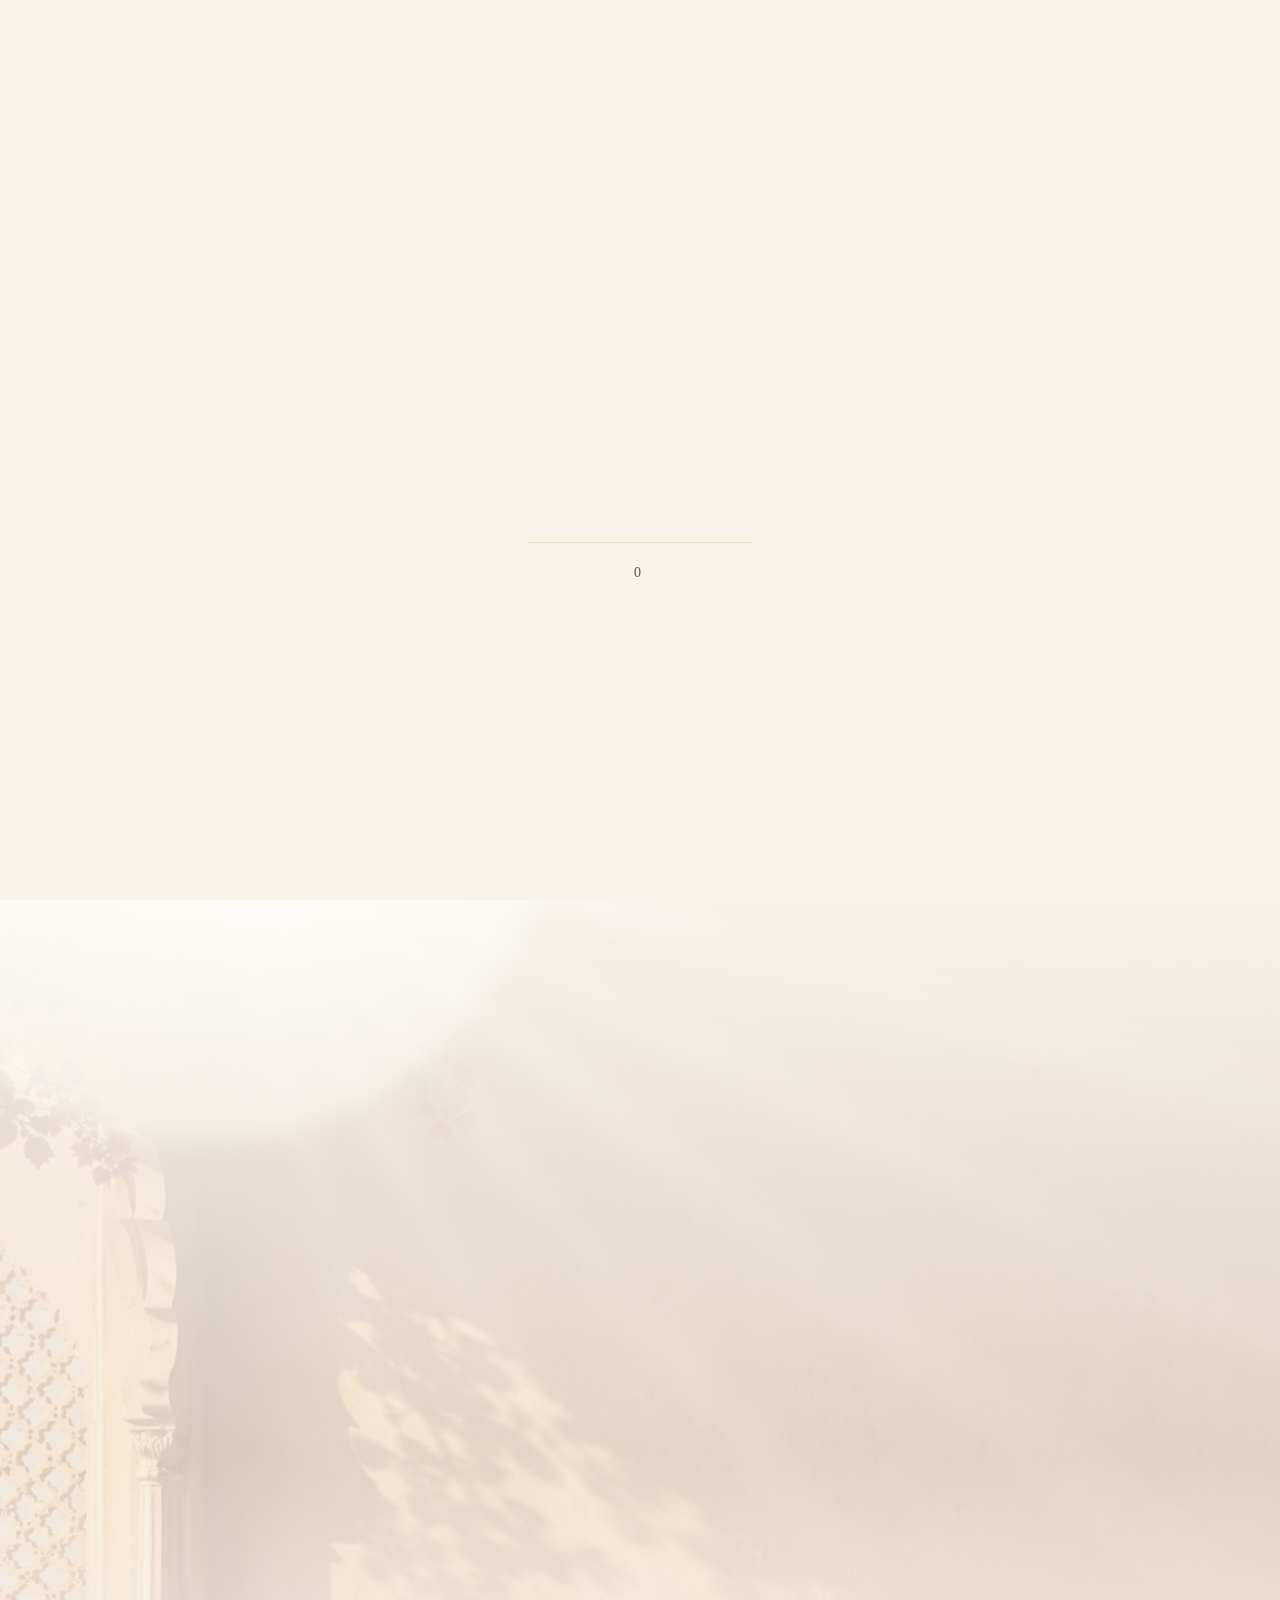
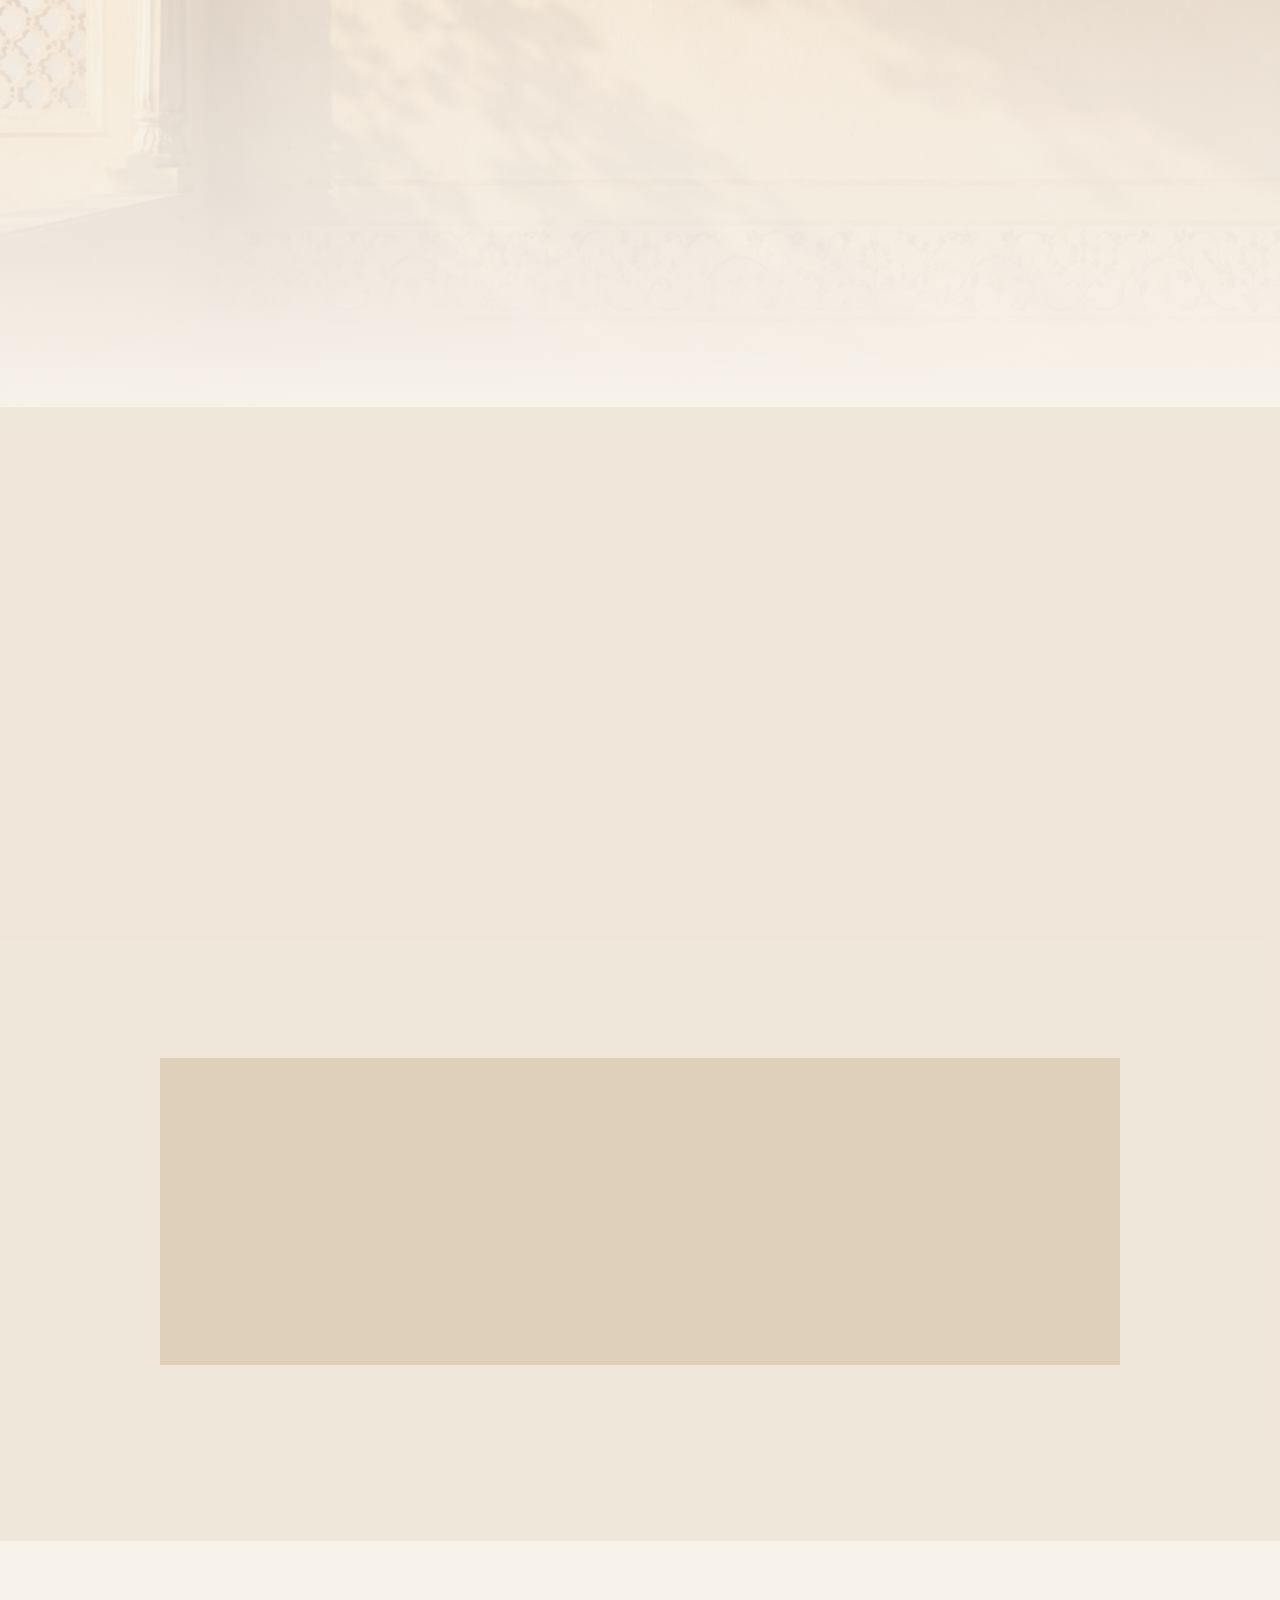
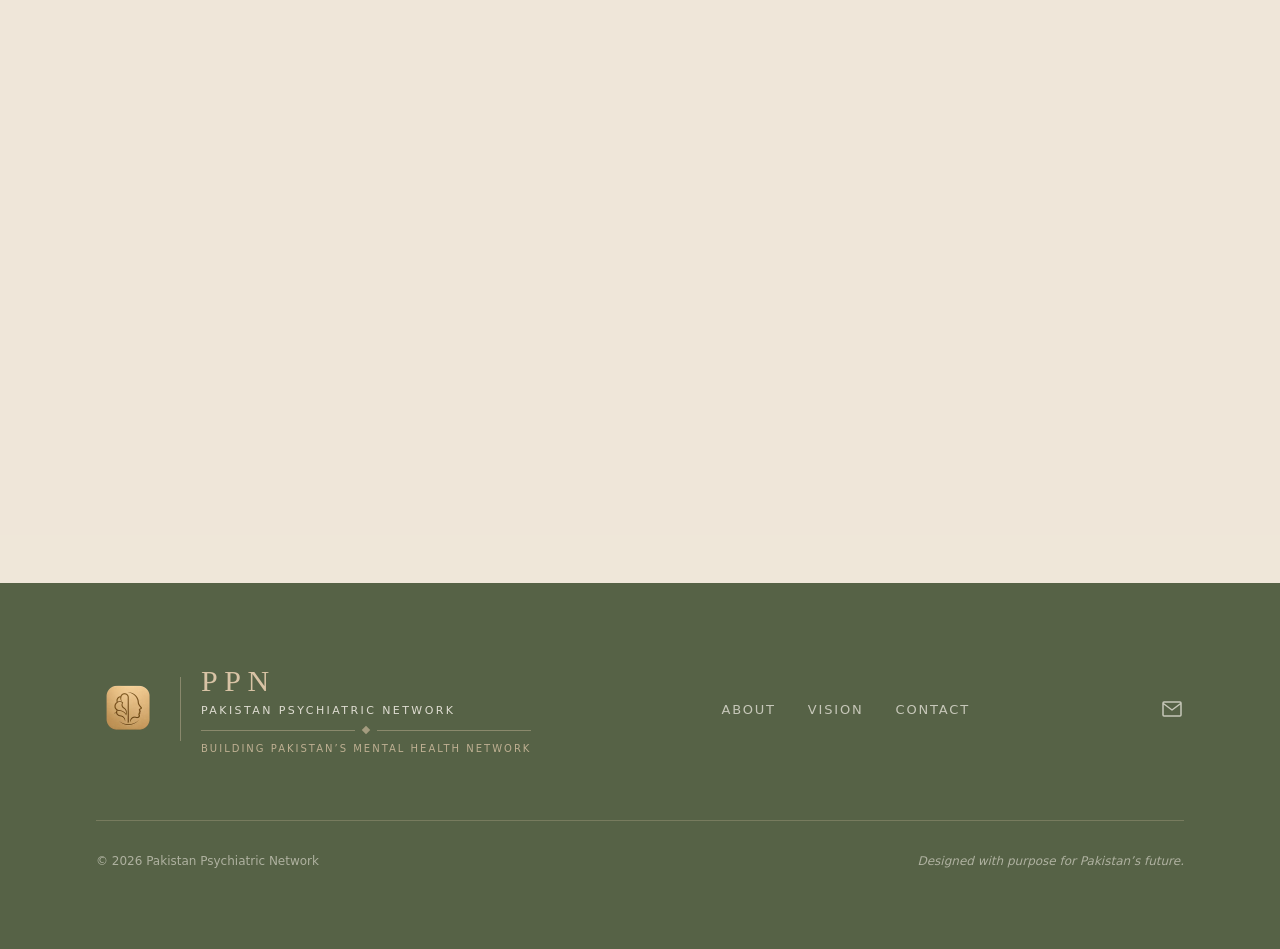
==== index.html @ 86c6b18c "Initial commit via Netlify [skip ci]" ====
<!DOCTYPE html><html lang="en" class="cormorant_garamond_a7a66bf3-module__MqCyGW__variable inter_fe8b9d92-module__LINzvG__variable h-full"><head><meta charSet="utf-8"/><meta name="viewport" content="width=device-width, initial-scale=1"/><link rel="preload" href="/_next/static/media/01e4147cff8141ee-s.p.3huc2loe0ie8a.woff2" as="font" crossorigin="" type="font/woff2"/><link rel="preload" href="/_next/static/media/83afe278b6a6bb3c-s.p.2bn3s6zvc0dyp.woff2" as="font" crossorigin="" type="font/woff2"/><link rel="preload" as="image" href="/ppn-logo.webp"/><link rel="preload" as="image" href="/ppn-mark.webp"/><link rel="preload" as="image" href="/about-bg.jpg"/><link rel="preload" as="image" href="/stock.jpg"/><link rel="preload" as="image" href="/reaching-hands.jpg"/><link rel="stylesheet" href="/_next/static/chunks/07-jrnizwfojj.css" data-precedence="next"/><link rel="preload" as="script" fetchPriority="low" href="/_next/static/chunks/3z5q_p4msz2ha.js"/><script src="/_next/static/chunks/15orcrkp-_9ct.js" async=""></script><script src="/_next/static/chunks/3rxl-jt3pdxgx.js" async=""></script><script src="/_next/static/chunks/082obv3v03b-9.js" async=""></script><script src="/_next/static/chunks/turbopack-04n7umyk4am49.js" async=""></script><script src="/_next/static/chunks/05-c3ty_6dwfk.js" async=""></script><script src="/_next/static/chunks/14mrh2-p_w84d.js" async=""></script><script src="/_next/static/chunks/3baz927fdqdc5.js" async=""></script><script src="/_next/static/chunks/09bwnq29jga4k.js" async=""></script><meta name="next-size-adjust" content=""/><title>Pakistan Psychiatric Network — Building Pakistan&#x27;s Mental Health Network</title><meta name="description" content="Pakistan Psychiatric Network is a national initiative connecting students, professionals, researchers, and communities to advance mental healthcare through education, collaboration, advocacy, and service."/><link rel="icon" href="/favicon.ico?favicon.0swlrk418rfph.ico" sizes="48x48" type="image/x-icon"/><link rel="icon" href="/icon.png?icon.23tjbvvjhy8kk.png" sizes="512x512" type="image/png"/><link rel="apple-touch-icon" href="/apple-icon.png?apple-icon.0xvpmw95_l-np.png" sizes="180x180" type="image/png"/><script src="/_next/static/chunks/0cz1d0mv5g_q7.js" noModule=""></script></head><body class="min-h-full flex flex-col"><div hidden=""><!--$--><!--/$--></div><div class="fixed inset-0 z-[100] flex flex-col items-center justify-center bg-ivory" aria-label="Loading Pakistan Psychiatric Network"><img src="/ppn-logo.webp" alt="Pakistan Psychiatric Network logo" class="w-36 mix-blend-multiply sm:w-44" style="opacity:0;transform:scale(0.92)"/><div class="mt-12 flex w-56 flex-col items-center"><div class="h-px w-full bg-gold/20"><div class="h-px bg-gold" style="width:0%"></div></div><p class="mt-5 font-serif text-sm tracking-[0.35em] text-bronze tabular-nums">0</p></div></div><header class="fixed inset-x-0 top-0 z-50 transition-all duration-500 bg-transparent"><nav class="mx-auto flex h-20 max-w-6xl items-center justify-between px-6 lg:px-8"><a href="#top" class="flex items-center gap-3" aria-label="Pakistan Psychiatric Network — home"><img src="/ppn-mark.webp" alt="" class="h-10 w-10"/><span class="font-serif text-xl tracking-[0.18em] text-charcoal">PPN</span></a><div class="hidden items-center gap-10 lg:flex"><a href="/#about" class="text-[13px] tracking-[0.14em] uppercase text-bronze transition-colors duration-200 hover:text-charcoal">About</a><a href="/#vision" class="text-[13px] tracking-[0.14em] uppercase text-bronze transition-colors duration-200 hover:text-charcoal">Vision</a><a href="/#coming-soon" class="text-[13px] tracking-[0.14em] uppercase text-bronze transition-colors duration-200 hover:text-charcoal">Coming Soon</a><a href="/contact" class="text-[13px] tracking-[0.14em] uppercase text-bronze transition-colors duration-200 hover:text-charcoal">Contact</a><a href="#coming-soon" class="border border-gold px-5 py-2.5 text-[13px] tracking-[0.14em] uppercase text-bronze transition-colors duration-200 hover:bg-gold hover:text-ivory">Join the Movement</a></div><button class="cursor-pointer p-2 text-bronze lg:hidden" aria-label="Open menu" aria-expanded="false"><svg viewBox="0 0 24 24" class="h-6 w-6" fill="none" stroke="currentColor" stroke-width="1.5" stroke-linecap="round"><path d="M4 7h16M4 12h16M4 17h16"></path></svg></button></nav></header><main data-ready="false"><section id="top" class="relative flex min-h-screen items-center justify-center overflow-hidden"><div class="overflow-hidden absolute inset-0 h-full w-full"><canvas class="block w-full h-full"></canvas></div><div class="pointer-events-none absolute inset-0 bg-[radial-gradient(ellipse_at_center,rgba(247,242,234,0.9)_0%,rgba(247,242,234,0.35)_55%,rgba(247,242,234,0)_100%)]" aria-hidden="true"></div><div class="relative mx-auto flex max-w-4xl flex-col items-center px-6 pb-24 pt-36 text-center"><img src="/ppn-logo.webp" alt="Pakistan Psychiatric Network logo" class="w-52 mix-blend-multiply sm:w-64"/><h1 class="mt-10 font-serif text-4xl font-light leading-[1.12] tracking-[0.08em] text-charcoal sm:text-5xl lg:text-6xl" style="opacity:0;transform:translateY(26px)">PAKISTAN <span class="text-bronze">PSYCHIATRIC</span> NETWORK</h1><p class="mt-8 max-w-2xl font-serif text-xl font-light italic leading-relaxed text-bronze sm:text-2xl" style="opacity:0;transform:translateY(26px)">Merging like-minded minds towards the mental welfare of the coming society.</p></div></section><section id="about" class="relative scroll-mt-20 overflow-hidden py-32 lg:py-44"><img src="/about-bg.jpg" alt="" aria-hidden="true" class="absolute inset-0 h-full w-full object-cover opacity-[0.42]"/><div class="absolute inset-0 bg-gradient-to-b from-ivory via-ivory/45 to-ivory" aria-hidden="true"></div><div aria-hidden="true" class="pointer-events-none absolute inset-0 origin-top-left mix-blend-screen" style="transform:none"><svg class="h-full w-full" viewBox="0 0 1440 820" preserveAspectRatio="xMinYMin slice" fill="none"><defs><radialGradient id="sun-falloff" gradientUnits="userSpaceOnUse" cx="150" cy="-80" r="1615"><stop offset="0" stop-color="#fff4dc" stop-opacity="0.85"></stop><stop offset="0.28" stop-color="#f0d9a8" stop-opacity="0.32"></stop><stop offset="0.6" stop-color="#e4c589" stop-opacity="0.1"></stop><stop offset="1" stop-color="#e4c589" stop-opacity="0"></stop></radialGradient><filter id="ray-blur" x="-20%" y="-20%" width="140%" height="140%"><feGaussianBlur stdDeviation="9"></feGaussianBlur></filter></defs><g filter="url(#ray-blur)" fill="url(#sun-falloff)"><circle cx="150" cy="-80" r="260" opacity="0.9"></circle><polygon points="148.6,-75.2 1772.0,430.9 1796.3,346.3 151.4,-84.8" opacity="0.5"></polygon><polygon points="147.7,-75.5 1651.1,718.5 1678.3,665.1 152.3,-84.5" opacity="0.455"></polygon><polygon points="146.9,-76.1 1462.5,1001.3 1516.7,932.0 153.1,-83.9" opacity="0.41000000000000003"></polygon><polygon points="146.2,-76.8 1219.8,1241.6 1265.7,1203.0 153.8,-83.2" opacity="0.365"></polygon><polygon points="145.6,-77.7 909.3,1441.7 987.0,1400.4 154.4,-82.3" opacity="0.32"></polygon><polygon points="145.2,-78.6 589.7,1562.4 647.4,1545.9 154.8,-81.4" opacity="0.275"></polygon></g></svg></div><div class="relative mx-auto max-w-6xl px-6 lg:px-8"><div style="opacity:0;transform:translateY(28px)"><p class="mb-12 text-center text-[13px] tracking-[0.3em] uppercase text-gold">Who We Are</p><h2 class="flex flex-wrap items-center justify-center gap-x-5 gap-y-4 font-serif font-light uppercase leading-none tracking-[0.06em] text-charcoal sm:gap-x-8"><span class="text-6xl sm:text-8xl lg:text-9xl">We</span><span class="group relative inline-block h-16 w-28 cursor-pointer overflow-hidden sm:h-24 sm:w-44 lg:h-28 lg:w-56 transition-[width] duration-700 ease-out hover:w-40 sm:hover:w-64 lg:hover:w-80"><img src="/stock.jpg" alt="Children playing by the sea at sunset" class="h-full w-full object-cover sepia-[0.35] saturate-75 transition-transform duration-700 group-hover:scale-105"/></span><span class="text-6xl sm:text-8xl lg:text-9xl">Are</span></h2></div><div class="mt-24 grid gap-16 lg:grid-cols-[3fr_4fr_5fr] lg:gap-12"><div class="flex flex-row gap-10 lg:flex-col lg:gap-6" style="opacity:0;transform:translateY(28px)"><p class="text-[13px] tracking-[0.25em] uppercase text-bronze">PPN</p><p class="text-[13px] tracking-[0.25em] uppercase text-bronze">Est. 2026</p><p class="text-[13px] tracking-[0.25em] uppercase text-bronze">Pakistan</p></div><div style="opacity:0;transform:translateY(28px)"><p class="font-serif text-2xl font-light italic leading-snug text-bronze">Meaningful progress in mental healthcare begins with connection.</p><p class="mt-8 text-sm leading-relaxed text-charcoal/70 sm:text-base">We unite students, psychiatrists, psychologists, educators, researchers, and advocates in one collaborative national network — not a student society, but a long-term platform for innovation in mental healthcare across Pakistan.</p><div class="mt-10 flex flex-wrap gap-4"><a href="/#coming-soon" class="bg-charcoal px-7 py-3.5 text-[12px] tracking-[0.16em] uppercase text-ivory transition-colors duration-200 hover:bg-bronze">Join the Movement</a><a href="/#vision" class="border border-charcoal/30 px-7 py-3.5 text-[12px] tracking-[0.16em] uppercase text-charcoal transition-colors duration-200 hover:border-gold hover:text-bronze">Learn More</a></div></div><div style="opacity:0;transform:translateY(28px)"><ul><li class="border-b border-gold/25 first:border-t"><button class="flex w-full cursor-pointer items-baseline justify-between py-4 text-left" aria-expanded="true"><span class="font-serif text-2xl font-light transition-colors duration-300 text-charcoal">Connection</span><span class="text-xs tracking-[0.2em] text-gold">0<!-- -->1</span></button><div class="overflow-hidden" style="height:auto;opacity:1"><p class="pb-6 pr-8 text-sm leading-relaxed text-charcoal/65">Every psychiatrist, student, and advocate we bring together multiplies what Pakistan&#x27;s mental health community can achieve.</p></div></li><li class="border-b border-gold/25 first:border-t"><button class="flex w-full cursor-pointer items-baseline justify-between py-4 text-left" aria-expanded="false"><span class="font-serif text-2xl font-light transition-colors duration-300 text-charcoal/40">Compassion</span><span class="text-xs tracking-[0.2em] text-gold">0<!-- -->2</span></button></li><li class="border-b border-gold/25 first:border-t"><button class="flex w-full cursor-pointer items-baseline justify-between py-4 text-left" aria-expanded="false"><span class="font-serif text-2xl font-light transition-colors duration-300 text-charcoal/40">Excellence</span><span class="text-xs tracking-[0.2em] text-gold">0<!-- -->3</span></button></li><li class="border-b border-gold/25 first:border-t"><button class="flex w-full cursor-pointer items-baseline justify-between py-4 text-left" aria-expanded="false"><span class="font-serif text-2xl font-light transition-colors duration-300 text-charcoal/40">Service</span><span class="text-xs tracking-[0.2em] text-gold">0<!-- -->4</span></button></li></ul></div></div></div></section><section id="vision" class="scroll-mt-20 bg-sand/25 py-32 lg:py-44"><div class="mx-auto max-w-5xl px-6 text-center lg:px-8"><div style="opacity:0;transform:translateY(28px)"><p class="mb-6 text-[13px] tracking-[0.3em] uppercase text-gold">Vision</p><h2 class="font-serif text-4xl font-light leading-tight text-charcoal sm:text-5xl">Our Vision</h2><p class="mx-auto mt-12 max-w-3xl font-serif text-2xl font-light leading-relaxed text-bronze sm:text-[1.75rem]">To build Pakistan’s leading collaborative mental health network—advancing psychiatric education, promoting evidence-based practice, reducing stigma, fostering research, and creating meaningful partnerships that improve access to compassionate mental healthcare for every community.</p></div><div class="mt-24 grid gap-px bg-gold/25 sm:grid-cols-2 lg:grid-cols-4"><div class="h-full" style="opacity:0;transform:translateY(28px)"><div class="flex h-full flex-col items-center bg-ivory px-8 py-14 transition-colors duration-300 hover:bg-[#fbf8f2]"><svg viewBox="0 0 24 24" class="h-8 w-8 text-gold" fill="none" stroke="currentColor" stroke-width="1.25" stroke-linecap="round" stroke-linejoin="round" aria-hidden="true"><path d="M12 4 2 9l10 5 10-5-10-5Zm-6 8v5c0 1.5 2.7 3 6 3s6-1.5 6-3v-5M22 9v6"></path></svg><h3 class="mt-6 font-serif text-2xl font-normal text-charcoal">Education</h3><p class="mt-4 text-sm leading-relaxed text-charcoal/65">Advancing psychiatric learning for students and professionals nationwide.</p></div></div><div class="h-full" style="opacity:0;transform:translateY(28px)"><div class="flex h-full flex-col items-center bg-ivory px-8 py-14 transition-colors duration-300 hover:bg-[#fbf8f2]"><svg viewBox="0 0 24 24" class="h-8 w-8 text-gold" fill="none" stroke="currentColor" stroke-width="1.25" stroke-linecap="round" stroke-linejoin="round" aria-hidden="true"><path d="M10 3h4M12 3v5m0 0-6 10.5A2 2 0 0 0 7.7 21.5h8.6a2 2 0 0 0 1.7-3L12 8Zm-4 8h8"></path></svg><h3 class="mt-6 font-serif text-2xl font-normal text-charcoal">Research</h3><p class="mt-4 text-sm leading-relaxed text-charcoal/65">Fostering evidence-based inquiry into mental health across Pakistan.</p></div></div><div class="h-full" style="opacity:0;transform:translateY(28px)"><div class="flex h-full flex-col items-center bg-ivory px-8 py-14 transition-colors duration-300 hover:bg-[#fbf8f2]"><svg viewBox="0 0 24 24" class="h-8 w-8 text-gold" fill="none" stroke="currentColor" stroke-width="1.25" stroke-linecap="round" stroke-linejoin="round" aria-hidden="true"><path d="M9 11a3 3 0 1 0 0-6 3 3 0 0 0 0 6Zm8 0a2.5 2.5 0 1 0 0-5M3 20c0-3 2.7-5 6-5s6 2 6 5m2-5c2.2.3 4 1.8 4 4"></path></svg><h3 class="mt-6 font-serif text-2xl font-normal text-charcoal">Community</h3><p class="mt-4 text-sm leading-relaxed text-charcoal/65">Reaching every community with compassionate outreach and service.</p></div></div><div class="h-full" style="opacity:0;transform:translateY(28px)"><div class="flex h-full flex-col items-center bg-ivory px-8 py-14 transition-colors duration-300 hover:bg-[#fbf8f2]"><svg viewBox="0 0 24 24" class="h-8 w-8 text-gold" fill="none" stroke="currentColor" stroke-width="1.25" stroke-linecap="round" stroke-linejoin="round" aria-hidden="true"><path d="M12 3v3m0 12v3M3 12h3m12 0h3M12 8a4 4 0 1 0 0 8 4 4 0 0 0 0-8Z"></path></svg><h3 class="mt-6 font-serif text-2xl font-normal text-charcoal">Advocacy</h3><p class="mt-4 text-sm leading-relaxed text-charcoal/65">Reducing stigma and championing dignity in mental healthcare.</p></div></div></div></div></section><section id="coming-soon" class="scroll-mt-20 py-32 lg:py-44"><div class="mx-auto max-w-6xl px-6 text-center lg:px-8"><div style="opacity:0;transform:translateY(28px)"><p class="mb-6 text-[13px] tracking-[0.3em] uppercase text-gold">The Road Ahead</p><h2 class="font-serif text-4xl font-light leading-tight text-charcoal sm:text-5xl">What We’re Building</h2></div><div class="mt-20 grid gap-6 sm:grid-cols-2 lg:grid-cols-3"><div class="h-full" style="opacity:0;transform:translateY(28px)"><div class="group h-full border border-gold/25 bg-ivory px-8 py-12 text-left transition-colors duration-300 hover:border-gold/60"><svg viewBox="0 0 24 24" class="h-7 w-7 text-gold" fill="none" stroke="currentColor" stroke-width="1.25" stroke-linecap="round" stroke-linejoin="round" aria-hidden="true"><path d="M12 21s7-6.1 7-11a7 7 0 1 0-14 0c0 4.9 7 11 7 11Zm0-8.5a2.5 2.5 0 1 0 0-5 2.5 2.5 0 0 0 0 5Z"></path></svg><h3 class="mt-6 font-serif text-xl text-charcoal">National Chapters</h3><p class="mt-3 text-sm leading-relaxed text-charcoal/65">A presence in every province, led by local champions of mental health.</p></div></div><div class="h-full" style="opacity:0;transform:translateY(28px)"><div class="group h-full border border-gold/25 bg-ivory px-8 py-12 text-left transition-colors duration-300 hover:border-gold/60"><svg viewBox="0 0 24 24" class="h-7 w-7 text-gold" fill="none" stroke="currentColor" stroke-width="1.25" stroke-linecap="round" stroke-linejoin="round" aria-hidden="true"><path d="M3 21h18M5 21V10h14v11M9 21v-5h6v5M12 3 4 8h16l-8-5Z"></path></svg><h3 class="mt-6 font-serif text-xl text-charcoal">University Partnerships</h3><p class="mt-3 text-sm leading-relaxed text-charcoal/65">Bridging academia and practice through institutional collaboration.</p></div></div><div class="h-full" style="opacity:0;transform:translateY(28px)"><div class="group h-full border border-gold/25 bg-ivory px-8 py-12 text-left transition-colors duration-300 hover:border-gold/60"><svg viewBox="0 0 24 24" class="h-7 w-7 text-gold" fill="none" stroke="currentColor" stroke-width="1.25" stroke-linecap="round" stroke-linejoin="round" aria-hidden="true"><path d="M4 21V6a1 1 0 0 1 1-1h14a1 1 0 0 1 1 1v15M2 21h20M12 8v6m-3-3h6"></path></svg><h3 class="mt-6 font-serif text-xl text-charcoal">Hospital Collaborations</h3><p class="mt-3 text-sm leading-relaxed text-charcoal/65">Working alongside clinical institutions to strengthen care.</p></div></div><div class="h-full" style="opacity:0;transform:translateY(28px)"><div class="group h-full border border-gold/25 bg-ivory px-8 py-12 text-left transition-colors duration-300 hover:border-gold/60"><svg viewBox="0 0 24 24" class="h-7 w-7 text-gold" fill="none" stroke="currentColor" stroke-width="1.25" stroke-linecap="round" stroke-linejoin="round" aria-hidden="true"><path d="M12 12a3.5 3.5 0 1 0 0-7 3.5 3.5 0 0 0 0 7Zm-7 9a7 7 0 0 1 14 0M2 12h2m16 0h2"></path></svg><h3 class="mt-6 font-serif text-xl text-charcoal">Community Outreach</h3><p class="mt-3 text-sm leading-relaxed text-charcoal/65">Taking awareness, screening, and support into communities.</p></div></div><div class="h-full" style="opacity:0;transform:translateY(28px)"><div class="group h-full border border-gold/25 bg-ivory px-8 py-12 text-left transition-colors duration-300 hover:border-gold/60"><svg viewBox="0 0 24 24" class="h-7 w-7 text-gold" fill="none" stroke="currentColor" stroke-width="1.25" stroke-linecap="round" stroke-linejoin="round" aria-hidden="true"><path d="M10.5 17a6.5 6.5 0 1 1 4.6-1.9L21 21m-11-9.5h1m2.5-2.5v1"></path></svg><h3 class="mt-6 font-serif text-xl text-charcoal">Research Initiatives</h3><p class="mt-3 text-sm leading-relaxed text-charcoal/65">Generating local evidence to guide national mental health policy.</p></div></div><div class="h-full" style="opacity:0;transform:translateY(28px)"><div class="group h-full border border-gold/25 bg-ivory px-8 py-12 text-left transition-colors duration-300 hover:border-gold/60"><svg viewBox="0 0 24 24" class="h-7 w-7 text-gold" fill="none" stroke="currentColor" stroke-width="1.25" stroke-linecap="round" stroke-linejoin="round" aria-hidden="true"><path d="M4 19V5a2 2 0 0 1 2-2h13v16H6a2 2 0 0 0-2 2Zm0 0a2 2 0 0 0 2 2h13M8 7h7"></path></svg><h3 class="mt-6 font-serif text-xl text-charcoal">Educational Resources</h3><p class="mt-3 text-sm leading-relaxed text-charcoal/65">Open, rigorous learning materials for the next generation.</p></div></div></div><div class="mx-auto mt-28 max-w-2xl" style="opacity:0;transform:translateY(28px)"><div class="h-px w-16 bg-gold mx-auto"></div><h3 class="mt-10 font-serif text-3xl font-light italic text-bronze">Coming Soon</h3><p class="mt-6 leading-relaxed text-charcoal/75">This website is the beginning of a much larger vision. Pakistan Psychiatric Network will soon launch opportunities for membership, collaborations, educational resources, national chapters, and community initiatives.</p><button class="mt-10 cursor-pointer px-10 py-4 text-[13px] tracking-[0.16em] uppercase transition-colors duration-200 bg-charcoal text-ivory hover:bg-bronze">Notify Me</button></div></div></section><section id="contact" class="scroll-mt-20 overflow-hidden bg-sand/25 py-32 lg:py-44"><div class="mx-auto max-w-6xl px-6 lg:px-8"><div style="opacity:0;transform:translateY(28px)"><h2 class="font-serif font-light uppercase leading-[0.95] tracking-[0.05em] text-charcoal"><span class="block text-6xl sm:text-8xl lg:text-9xl">Reach</span></h2></div><div class="mt-6 grid items-center gap-12 lg:mt-2 lg:grid-cols-[7fr_5fr]"><div style="opacity:0;transform:translateY(28px)"><div class="relative overflow-hidden" style="transform:translateY(40px)"><img src="/reaching-hands.jpg" alt="Two hands reaching toward one another" class="aspect-[16/9] w-full object-cover sepia-[0.45] saturate-[0.8] brightness-105"/><div class="absolute inset-0 bg-gold/10 mix-blend-multiply" aria-hidden="true"></div></div></div><div><div style="opacity:0;transform:translateY(28px)"><h2 class="font-serif text-6xl font-light uppercase leading-[0.95] tracking-[0.05em] text-bronze sm:text-8xl lg:text-9xl">Out</h2><p class="mt-8 max-w-sm text-sm leading-relaxed text-charcoal/70 sm:text-base">Whether you are a student, a clinician, a researcher, or simply someone who believes in this cause — the network begins with you.</p><a class="group mt-10 inline-flex items-center gap-3 bg-charcoal px-8 py-4 text-[13px] tracking-[0.16em] uppercase text-ivory transition-colors duration-200 hover:bg-bronze" href="/contact">Contact Us<svg viewBox="0 0 24 24" class="h-4 w-4 transition-transform duration-300 group-hover:translate-x-1" fill="none" stroke="currentColor" stroke-width="1.5" stroke-linecap="round" stroke-linejoin="round" aria-hidden="true"><path d="M4 12h16m-6-6 6 6-6 6"></path></svg></a></div></div></div></div></section></main><footer class="bg-olive text-ivory"><div class="mx-auto max-w-6xl px-6 py-20 lg:px-8"><div class="flex flex-col items-start justify-between gap-14 md:flex-row md:items-center"><div class="flex items-center gap-5"><img src="/ppn-mark.webp" alt="Pakistan Psychiatric Network logo" class="h-16 w-16"/><div class="h-16 w-px bg-sand/40" aria-hidden="true"></div><div><p class="font-serif text-3xl font-light tracking-[0.22em] text-sand">PPN</p><p class="mt-1 text-[11px] tracking-[0.22em] uppercase text-ivory/85">Pakistan Psychiatric Network</p><div class="mt-2 flex items-center gap-2" aria-hidden="true"><span class="h-px flex-1 bg-sand/40"></span><span class="h-1.5 w-1.5 rotate-45 bg-sand/60"></span><span class="h-px flex-1 bg-sand/40"></span></div><p class="mt-2 text-[10px] tracking-[0.2em] uppercase text-sand/80">Building Pakistan’s Mental Health Network</p></div></div><nav class="flex gap-8" aria-label="Footer"><a href="/#about" class="text-[13px] tracking-[0.14em] uppercase text-ivory/70 transition-colors duration-200 hover:text-sand">About</a><a href="/#vision" class="text-[13px] tracking-[0.14em] uppercase text-ivory/70 transition-colors duration-200 hover:text-sand">Vision</a><a href="/contact" class="text-[13px] tracking-[0.14em] uppercase text-ivory/70 transition-colors duration-200 hover:text-sand">Contact</a></nav><a href="/contact" aria-label="Email us via the contact page" class="text-ivory/70 transition-colors duration-200 hover:text-sand"><svg viewBox="0 0 24 24" class="h-6 w-6" fill="none" stroke="currentColor" stroke-width="1.5" stroke-linecap="round" stroke-linejoin="round"><path d="M3 6a1 1 0 0 1 1-1h16a1 1 0 0 1 1 1v12a1 1 0 0 1-1 1H4a1 1 0 0 1-1-1V6Zm1 1 8 6 8-6"></path></svg></a></div><div class="mt-16 flex flex-col gap-2 border-t border-sand/25 pt-8 text-xs text-ivory/55 sm:flex-row sm:justify-between"><p>© 2026 Pakistan Psychiatric Network</p><p class="italic">Designed with purpose for Pakistan’s future.</p></div></div></footer><!--$--><!--/$--><script src="/_next/static/chunks/3z5q_p4msz2ha.js" id="_R_" async=""></script><script>(self.__next_f=self.__next_f||[]).push([0])</script><script>self.__next_f.push([1,"1:\"$Sreact.fragment\"\n2:I[39756,[\"/_next/static/chunks/05-c3ty_6dwfk.js\",\"/_next/static/chunks/14mrh2-p_w84d.js\"],\"default\"]\n3:I[37457,[\"/_next/static/chunks/05-c3ty_6dwfk.js\",\"/_next/static/chunks/14mrh2-p_w84d.js\"],\"default\"]\n4:I[53330,[\"/_next/static/chunks/05-c3ty_6dwfk.js\",\"/_next/static/chunks/14mrh2-p_w84d.js\",\"/_next/static/chunks/3baz927fdqdc5.js\",\"/_next/static/chunks/09bwnq29jga4k.js\"],\"default\"]\n5:I[97367,[\"/_next/static/chunks/05-c3ty_6dwfk.js\",\"/_next/static/chunks/14mrh2-p_w84d.js\"],\"OutletBoundary\"]\n6:\"$Sreact.suspense\"\n8:I[97367,[\"/_next/static/chunks/05-c3ty_6dwfk.js\",\"/_next/static/chunks/14mrh2-p_w84d.js\"],\"ViewportBoundary\"]\na:I[97367,[\"/_next/static/chunks/05-c3ty_6dwfk.js\",\"/_next/static/chunks/14mrh2-p_w84d.js\"],\"MetadataBoundary\"]\nc:I[68027,[\"/_next/static/chunks/05-c3ty_6dwfk.js\",\"/_next/static/chunks/14mrh2-p_w84d.js\"],\"default\",1]\n:HL[\"/_next/static/chunks/07-jrnizwfojj.css\",\"style\"]\n:HL[\"/_next/static/media/01e4147cff8141ee-s.p.3huc2loe0ie8a.woff2\",\"font\",{\"crossOrigin\":\"\",\"type\":\"font/woff2\"}]\n:HL[\"/_next/static/media/83afe278b6a6bb3c-s.p.2bn3s6zvc0dyp.woff2\",\"font\",{\"crossOrigin\":\"\",\"type\":\"font/woff2\"}]\n"])</script><script>self.__next_f.push([1,"0:{\"P\":null,\"c\":[\"\",\"\"],\"q\":\"\",\"i\":false,\"f\":[[[\"\",{\"children\":[\"__PAGE__\",{}]},\"$undefined\",\"$undefined\",16],[[\"$\",\"$1\",\"c\",{\"children\":[[[\"$\",\"link\",\"0\",{\"rel\":\"stylesheet\",\"href\":\"/_next/static/chunks/07-jrnizwfojj.css\",\"precedence\":\"next\",\"crossOrigin\":\"$undefined\",\"nonce\":\"$undefined\"}],[\"$\",\"script\",\"script-0\",{\"src\":\"/_next/static/chunks/05-c3ty_6dwfk.js\",\"async\":true,\"nonce\":\"$undefined\"}],[\"$\",\"script\",\"script-1\",{\"src\":\"/_next/static/chunks/14mrh2-p_w84d.js\",\"async\":true,\"nonce\":\"$undefined\"}]],[\"$\",\"html\",null,{\"lang\":\"en\",\"className\":\"cormorant_garamond_a7a66bf3-module__MqCyGW__variable inter_fe8b9d92-module__LINzvG__variable h-full\",\"children\":[\"$\",\"body\",null,{\"className\":\"min-h-full flex flex-col\",\"children\":[\"$\",\"$L2\",null,{\"parallelRouterKey\":\"children\",\"error\":\"$undefined\",\"errorStyles\":\"$undefined\",\"errorScripts\":\"$undefined\",\"template\":[\"$\",\"$L3\",null,{}],\"templateStyles\":\"$undefined\",\"templateScripts\":\"$undefined\",\"notFound\":[[[\"$\",\"title\",null,{\"children\":\"404: This page could not be found.\"}],[\"$\",\"div\",null,{\"style\":{\"fontFamily\":\"system-ui,\\\"Segoe UI\\\",Roboto,Helvetica,Arial,sans-serif,\\\"Apple Color Emoji\\\",\\\"Segoe UI Emoji\\\"\",\"height\":\"100vh\",\"textAlign\":\"center\",\"display\":\"flex\",\"flexDirection\":\"column\",\"alignItems\":\"center\",\"justifyContent\":\"center\"},\"children\":[\"$\",\"div\",null,{\"children\":[[\"$\",\"style\",null,{\"dangerouslySetInnerHTML\":{\"__html\":\"body{color:#000;background:#fff;margin:0}.next-error-h1{border-right:1px solid rgba(0,0,0,.3)}@media (prefers-color-scheme:dark){body{color:#fff;background:#000}.next-error-h1{border-right:1px solid rgba(255,255,255,.3)}}\"}}],[\"$\",\"h1\",null,{\"className\":\"next-error-h1\",\"style\":{\"display\":\"inline-block\",\"margin\":\"0 20px 0 0\",\"padding\":\"0 23px 0 0\",\"fontSize\":24,\"fontWeight\":500,\"verticalAlign\":\"top\",\"lineHeight\":\"49px\"},\"children\":404}],[\"$\",\"div\",null,{\"style\":{\"display\":\"inline-block\"},\"children\":[\"$\",\"h2\",null,{\"style\":{\"fontSize\":14,\"fontWeight\":400,\"lineHeight\":\"49px\",\"margin\":0},\"children\":\"This page could not be found.\"}]}]]}]}]],[]],\"forbidden\":\"$undefined\",\"unauthorized\":\"$undefined\"}]}]}]]}],{\"children\":[[\"$\",\"$1\",\"c\",{\"children\":[[\"$\",\"$L4\",null,{}],[[\"$\",\"script\",\"script-0\",{\"src\":\"/_next/static/chunks/3baz927fdqdc5.js\",\"async\":true,\"nonce\":\"$undefined\"}],[\"$\",\"script\",\"script-1\",{\"src\":\"/_next/static/chunks/09bwnq29jga4k.js\",\"async\":true,\"nonce\":\"$undefined\"}]],[\"$\",\"$L5\",null,{\"children\":[\"$\",\"$6\",null,{\"name\":\"Next.MetadataOutlet\",\"children\":\"$@7\"}]}]]}],{},null,false,null]},null,false,null],[\"$\",\"$1\",\"h\",{\"children\":[null,[\"$\",\"$L8\",null,{\"children\":\"$L9\"}],[\"$\",\"div\",null,{\"hidden\":true,\"children\":[\"$\",\"$La\",null,{\"children\":[\"$\",\"$6\",null,{\"name\":\"Next.Metadata\",\"children\":\"$Lb\"}]}]}],[\"$\",\"meta\",null,{\"name\":\"next-size-adjust\",\"content\":\"\"}]]}],false]],\"m\":\"$undefined\",\"G\":[\"$c\",[[\"$\",\"link\",\"0\",{\"rel\":\"stylesheet\",\"href\":\"/_next/static/chunks/07-jrnizwfojj.css\",\"precedence\":\"next\",\"crossOrigin\":\"$undefined\",\"nonce\":\"$undefined\"}]]],\"S\":true,\"h\":null,\"s\":\"$undefined\",\"l\":\"$undefined\",\"p\":\"$undefined\",\"d\":\"$undefined\",\"b\":\"RIdfU8BcWIXWxgEA6BpC9\"}\n"])</script><script>self.__next_f.push([1,"9:[[\"$\",\"meta\",\"0\",{\"charSet\":\"utf-8\"}],[\"$\",\"meta\",\"1\",{\"name\":\"viewport\",\"content\":\"width=device-width, initial-scale=1\"}]]\n"])</script><script>self.__next_f.push([1,"d:I[27201,[\"/_next/static/chunks/05-c3ty_6dwfk.js\",\"/_next/static/chunks/14mrh2-p_w84d.js\"],\"IconMark\"]\n7:null\nb:[[\"$\",\"title\",\"0\",{\"children\":\"Pakistan Psychiatric Network — Building Pakistan's Mental Health Network\"}],[\"$\",\"meta\",\"1\",{\"name\":\"description\",\"content\":\"Pakistan Psychiatric Network is a national initiative connecting students, professionals, researchers, and communities to advance mental healthcare through education, collaboration, advocacy, and service.\"}],[\"$\",\"link\",\"2\",{\"rel\":\"icon\",\"href\":\"/favicon.ico?favicon.0swlrk418rfph.ico\",\"sizes\":\"48x48\",\"type\":\"image/x-icon\"}],[\"$\",\"link\",\"3\",{\"rel\":\"icon\",\"href\":\"/icon.png?icon.23tjbvvjhy8kk.png\",\"sizes\":\"512x512\",\"type\":\"image/png\"}],[\"$\",\"link\",\"4\",{\"rel\":\"apple-touch-icon\",\"href\":\"/apple-icon.png?apple-icon.0xvpmw95_l-np.png\",\"sizes\":\"180x180\",\"type\":\"image/png\"}],[\"$\",\"$Ld\",\"5\",{}]]\n"])</script></body></html>
---- _next/static/chunks/07-jrnizwfojj.css ----
@font-face{font-family:Cormorant Garamond;font-style:normal;font-weight:300;font-display:swap;src:url(../media/9cc5c0547f229dea-s.00y8kskkn0hyx.woff2)format("woff2");unicode-range:U+460-52F,U+1C80-1C8A,U+20B4,U+2DE0-2DFF,U+A640-A69F,U+FE2E-FE2F}@font-face{font-family:Cormorant Garamond;font-style:normal;font-weight:300;font-display:swap;src:url(../media/b0947914c9718a1e-s.1xjn85gt7t6qs.woff2)format("woff2");unicode-range:U+301,U+400-45F,U+490-491,U+4B0-4B1,U+2116}@font-face{font-family:Cormorant Garamond;font-style:normal;font-weight:300;font-display:swap;src:url(../media/d0b60be57f16ee32-s.1xtu7gopqv2u0.woff2)format("woff2");unicode-range:U+102-103,U+110-111,U+128-129,U+168-169,U+1A0-1A1,U+1AF-1B0,U+300-301,U+303-304,U+308-309,U+323,U+329,U+1EA0-1EF9,U+20AB}@font-face{font-family:Cormorant Garamond;font-style:normal;font-weight:300;font-display:swap;src:url(../media/1f9e983605289f29-s.3aak_kra40y8r.woff2)format("woff2");unicode-range:U+100-2BA,U+2BD-2C5,U+2C7-2CC,U+2CE-2D7,U+2DD-2FF,U+304,U+308,U+329,U+1D00-1DBF,U+1E00-1E9F,U+1EF2-1EFF,U+2020,U+20A0-20AB,U+20AD-20C0,U+2113,U+2C60-2C7F,U+A720-A7FF}@font-face{font-family:Cormorant Garamond;font-style:normal;font-weight:300;font-display:swap;src:url(../media/01e4147cff8141ee-s.p.3huc2loe0ie8a.woff2)format("woff2");unicode-range:U+??,U+131,U+152-153,U+2BB-2BC,U+2C6,U+2DA,U+2DC,U+304,U+308,U+329,U+2000-206F,U+20AC,U+2122,U+2191,U+2193,U+2212,U+2215,U+FEFF,U+FFFD}@font-face{font-family:Cormorant Garamond;font-style:normal;font-weight:400;font-display:swap;src:url(../media/9cc5c0547f229dea-s.00y8kskkn0hyx.woff2)format("woff2");unicode-range:U+460-52F,U+1C80-1C8A,U+20B4,U+2DE0-2DFF,U+A640-A69F,U+FE2E-FE2F}@font-face{font-family:Cormorant Garamond;font-style:normal;font-weight:400;font-display:swap;src:url(../media/b0947914c9718a1e-s.1xjn85gt7t6qs.woff2)format("woff2");unicode-range:U+301,U+400-45F,U+490-491,U+4B0-4B1,U+2116}@font-face{font-family:Cormorant Garamond;font-style:normal;font-weight:400;font-display:swap;src:url(../media/d0b60be57f16ee32-s.1xtu7gopqv2u0.woff2)format("woff2");unicode-range:U+102-103,U+110-111,U+128-129,U+168-169,U+1A0-1A1,U+1AF-1B0,U+300-301,U+303-304,U+308-309,U+323,U+329,U+1EA0-1EF9,U+20AB}@font-face{font-family:Cormorant Garamond;font-style:normal;font-weight:400;font-display:swap;src:url(../media/1f9e983605289f29-s.3aak_kra40y8r.woff2)format("woff2");unicode-range:U+100-2BA,U+2BD-2C5,U+2C7-2CC,U+2CE-2D7,U+2DD-2FF,U+304,U+308,U+329,U+1D00-1DBF,U+1E00-1E9F,U+1EF2-1EFF,U+2020,U+20A0-20AB,U+20AD-20C0,U+2113,U+2C60-2C7F,U+A720-A7FF}@font-face{font-family:Cormorant Garamond;font-style:normal;font-weight:400;font-display:swap;src:url(../media/01e4147cff8141ee-s.p.3huc2loe0ie8a.woff2)format("woff2");unicode-range:U+??,U+131,U+152-153,U+2BB-2BC,U+2C6,U+2DA,U+2DC,U+304,U+308,U+329,U+2000-206F,U+20AC,U+2122,U+2191,U+2193,U+2212,U+2215,U+FEFF,U+FFFD}@font-face{font-family:Cormorant Garamond;font-style:normal;font-weight:500;font-display:swap;src:url(../media/9cc5c0547f229dea-s.00y8kskkn0hyx.woff2)format("woff2");unicode-range:U+460-52F,U+1C80-1C8A,U+20B4,U+2DE0-2DFF,U+A640-A69F,U+FE2E-FE2F}@font-face{font-family:Cormorant Garamond;font-style:normal;font-weight:500;font-display:swap;src:url(../media/b0947914c9718a1e-s.1xjn85gt7t6qs.woff2)format("woff2");unicode-range:U+301,U+400-45F,U+490-491,U+4B0-4B1,U+2116}@font-face{font-family:Cormorant Garamond;font-style:normal;font-weight:500;font-display:swap;src:url(../media/d0b60be57f16ee32-s.1xtu7gopqv2u0.woff2)format("woff2");unicode-range:U+102-103,U+110-111,U+128-129,U+168-169,U+1A0-1A1,U+1AF-1B0,U+300-301,U+303-304,U+308-309,U+323,U+329,U+1EA0-1EF9,U+20AB}@font-face{font-family:Cormorant Garamond;font-style:normal;font-weight:500;font-display:swap;src:url(../media/1f9e983605289f29-s.3aak_kra40y8r.woff2)format("woff2");unicode-range:U+100-2BA,U+2BD-2C5,U+2C7-2CC,U+2CE-2D7,U+2DD-2FF,U+304,U+308,U+329,U+1D00-1DBF,U+1E00-1E9F,U+1EF2-1EFF,U+2020,U+20A0-20AB,U+20AD-20C0,U+2113,U+2C60-2C7F,U+A720-A7FF}@font-face{font-family:Cormorant Garamond;font-style:normal;font-weight:500;font-display:swap;src:url(../media/01e4147cff8141ee-s.p.3huc2loe0ie8a.woff2)format("woff2");unicode-range:U+??,U+131,U+152-153,U+2BB-2BC,U+2C6,U+2DA,U+2DC,U+304,U+308,U+329,U+2000-206F,U+20AC,U+2122,U+2191,U+2193,U+2212,U+2215,U+FEFF,U+FFFD}@font-face{font-family:Cormorant Garamond;font-style:normal;font-weight:600;font-display:swap;src:url(../media/9cc5c0547f229dea-s.00y8kskkn0hyx.woff2)format("woff2");unicode-range:U+460-52F,U+1C80-1C8A,U+20B4,U+2DE0-2DFF,U+A640-A69F,U+FE2E-FE2F}@font-face{font-family:Cormorant Garamond;font-style:normal;font-weight:600;font-display:swap;src:url(../media/b0947914c9718a1e-s.1xjn85gt7t6qs.woff2)format("woff2");unicode-range:U+301,U+400-45F,U+490-491,U+4B0-4B1,U+2116}@font-face{font-family:Cormorant Garamond;font-style:normal;font-weight:600;font-display:swap;src:url(../media/d0b60be57f16ee32-s.1xtu7gopqv2u0.woff2)format("woff2");unicode-range:U+102-103,U+110-111,U+128-129,U+168-169,U+1A0-1A1,U+1AF-1B0,U+300-301,U+303-304,U+308-309,U+323,U+329,U+1EA0-1EF9,U+20AB}@font-face{font-family:Cormorant Garamond;font-style:normal;font-weight:600;font-display:swap;src:url(../media/1f9e983605289f29-s.3aak_kra40y8r.woff2)format("woff2");unicode-range:U+100-2BA,U+2BD-2C5,U+2C7-2CC,U+2CE-2D7,U+2DD-2FF,U+304,U+308,U+329,U+1D00-1DBF,U+1E00-1E9F,U+1EF2-1EFF,U+2020,U+20A0-20AB,U+20AD-20C0,U+2113,U+2C60-2C7F,U+A720-A7FF}@font-face{font-family:Cormorant Garamond;font-style:normal;font-weight:600;font-display:swap;src:url(../media/01e4147cff8141ee-s.p.3huc2loe0ie8a.woff2)format("woff2");unicode-range:U+??,U+131,U+152-153,U+2BB-2BC,U+2C6,U+2DA,U+2DC,U+304,U+308,U+329,U+2000-206F,U+20AC,U+2122,U+2191,U+2193,U+2212,U+2215,U+FEFF,U+FFFD}@font-face{font-family:Cormorant Garamond Fallback;src:local(Times New Roman);ascent-override:95.27%;descent-override:29.59%;line-gap-override:0.0%;size-adjust:96.98%}.cormorant_garamond_a7a66bf3-module__MqCyGW__className{font-family:Cormorant Garamond,Cormorant Garamond Fallback;font-style:normal}.cormorant_garamond_a7a66bf3-module__MqCyGW__variable{--font-cormorant:"Cormorant Garamond", "Cormorant Garamond Fallback"}
@font-face{font-family:Inter;font-style:normal;font-weight:100 900;font-display:swap;src:url(../media/2c55a0e60120577a-s.0-dom-5bn10r2.woff2)format("woff2");unicode-range:U+460-52F,U+1C80-1C8A,U+20B4,U+2DE0-2DFF,U+A640-A69F,U+FE2E-FE2F}@font-face{font-family:Inter;font-style:normal;font-weight:100 900;font-display:swap;src:url(../media/9c72aa0f40e4eef8-s.1y4-pdgsjb-pw.woff2)format("woff2");unicode-range:U+301,U+400-45F,U+490-491,U+4B0-4B1,U+2116}@font-face{font-family:Inter;font-style:normal;font-weight:100 900;font-display:swap;src:url(../media/ad66f9afd8947f86-s.3lvt2whj97whp.woff2)format("woff2");unicode-range:U+1F??}@font-face{font-family:Inter;font-style:normal;font-weight:100 900;font-display:swap;src:url(../media/5476f68d60460930-s.2uwcyprjm3xu3.woff2)format("woff2");unicode-range:U+370-377,U+37A-37F,U+384-38A,U+38C,U+38E-3A1,U+3A3-3FF}@font-face{font-family:Inter;font-style:normal;font-weight:100 900;font-display:swap;src:url(../media/2bbe8d2671613f1f-s.0k62hbripvv8p.woff2)format("woff2");unicode-range:U+102-103,U+110-111,U+128-129,U+168-169,U+1A0-1A1,U+1AF-1B0,U+300-301,U+303-304,U+308-309,U+323,U+329,U+1EA0-1EF9,U+20AB}@font-face{font-family:Inter;font-style:normal;font-weight:100 900;font-display:swap;src:url(../media/1bffadaabf893a1e-s.3-6t-g6q0vh0a.woff2)format("woff2");unicode-range:U+100-2BA,U+2BD-2C5,U+2C7-2CC,U+2CE-2D7,U+2DD-2FF,U+304,U+308,U+329,U+1D00-1DBF,U+1E00-1E9F,U+1EF2-1EFF,U+2020,U+20A0-20AB,U+20AD-20C0,U+2113,U+2C60-2C7F,U+A720-A7FF}@font-face{font-family:Inter;font-style:normal;font-weight:100 900;font-display:swap;src:url(../media/83afe278b6a6bb3c-s.p.2bn3s6zvc0dyp.woff2)format("woff2");unicode-range:U+??,U+131,U+152-153,U+2BB-2BC,U+2C6,U+2DA,U+2DC,U+304,U+308,U+329,U+2000-206F,U+20AC,U+2122,U+2191,U+2193,U+2212,U+2215,U+FEFF,U+FFFD}@font-face{font-family:Inter Fallback;src:local(Arial);ascent-override:90.44%;descent-override:22.52%;line-gap-override:0.0%;size-adjust:107.12%}.inter_fe8b9d92-module__LINzvG__className{font-family:Inter,Inter Fallback;font-style:normal}.inter_fe8b9d92-module__LINzvG__variable{--font-inter:"Inter", "Inter Fallback"}
@layer properties{@supports (((-webkit-hyphens:none)) and (not (margin-trim:inline))) or ((-moz-orient:inline) and (not (color:rgb(from red r g b)))){*,:before,:after,::backdrop{--tw-space-y-reverse:0;--tw-border-style:solid;--tw-gradient-position:initial;--tw-gradient-from:#0000;--tw-gradient-via:#0000;--tw-gradient-to:#0000;--tw-gradient-stops:initial;--tw-gradient-via-stops:initial;--tw-gradient-from-position:0%;--tw-gradient-via-position:50%;--tw-gradient-to-position:100%;--tw-leading:initial;--tw-font-weight:initial;--tw-tracking:initial;--tw-ordinal:initial;--tw-slashed-zero:initial;--tw-numeric-figure:initial;--tw-numeric-spacing:initial;--tw-numeric-fraction:initial;--tw-shadow:0 0 #0000;--tw-shadow-color:initial;--tw-shadow-alpha:100%;--tw-inset-shadow:0 0 #0000;--tw-inset-shadow-color:initial;--tw-inset-shadow-alpha:100%;--tw-ring-color:initial;--tw-ring-shadow:0 0 #0000;--tw-inset-ring-color:initial;--tw-inset-ring-shadow:0 0 #0000;--tw-ring-inset:initial;--tw-ring-offset-width:0px;--tw-ring-offset-color:#fff;--tw-ring-offset-shadow:0 0 #0000;--tw-blur:initial;--tw-brightness:initial;--tw-contrast:initial;--tw-grayscale:initial;--tw-hue-rotate:initial;--tw-invert:initial;--tw-opacity:initial;--tw-saturate:initial;--tw-sepia:initial;--tw-drop-shadow:initial;--tw-drop-shadow-color:initial;--tw-drop-shadow-alpha:100%;--tw-drop-shadow-size:initial;--tw-backdrop-blur:initial;--tw-backdrop-brightness:initial;--tw-backdrop-contrast:initial;--tw-backdrop-grayscale:initial;--tw-backdrop-hue-rotate:initial;--tw-backdrop-invert:initial;--tw-backdrop-opacity:initial;--tw-backdrop-saturate:initial;--tw-backdrop-sepia:initial;--tw-duration:initial;--tw-ease:initial;--tw-translate-x:0;--tw-translate-y:0;--tw-translate-z:0;--tw-scale-x:1;--tw-scale-y:1;--tw-scale-z:1}}}@layer theme{:root,:host{--font-sans:var(--font-inter), system-ui, sans-serif;--font-serif:var(--font-cormorant), Georgia, serif;--font-mono:ui-monospace, SFMono-Regular, Menlo, Monaco, Consolas, "Liberation Mono", "Courier New", monospace;--spacing:.25rem;--container-sm:24rem;--container-md:28rem;--container-xl:36rem;--container-2xl:42rem;--container-3xl:48rem;--container-4xl:56rem;--container-5xl:64rem;--container-6xl:72rem;--text-xs:.75rem;--text-xs--line-height:calc(1 / .75);--text-sm:.875rem;--text-sm--line-height:calc(1.25 / .875);--text-base:1rem;--text-base--line-height:calc(1.5 / 1);--text-xl:1.25rem;--text-xl--line-height:calc(1.75 / 1.25);--text-2xl:1.5rem;--text-2xl--line-height:calc(2 / 1.5);--text-3xl:1.875rem;--text-3xl--line-height:calc(2.25 / 1.875);--text-4xl:2.25rem;--text-4xl--line-height:calc(2.5 / 2.25);--text-5xl:3rem;--text-5xl--line-height:1;--text-6xl:3.75rem;--text-6xl--line-height:1;--text-8xl:6rem;--text-8xl--line-height:1;--text-9xl:8rem;--text-9xl--line-height:1;--font-weight-light:300;--font-weight-normal:400;--leading-tight:1.25;--leading-snug:1.375;--leading-relaxed:1.625;--ease-out:cubic-bezier(0, 0, .2, 1);--blur-md:12px;--default-transition-duration:.15s;--default-transition-timing-function:cubic-bezier(.4, 0, .2, 1);--default-font-family:var(--font-sans);--default-mono-font-family:var(--font-mono);--color-ivory:#f7f2ea;--color-sand:#d8c3a5;--color-gold:#b08d57;--color-bronze:#6f5436;--color-charcoal:#40352b;--color-olive:#566246}}@layer base{*,:after,:before,::backdrop{box-sizing:border-box;border:0 solid;margin:0;padding:0}::file-selector-button{box-sizing:border-box;border:0 solid;margin:0;padding:0}html,:host{-webkit-text-size-adjust:100%;tab-size:4;line-height:1.5;font-family:var(--default-font-family,ui-sans-serif, system-ui, sans-serif, "Apple Color Emoji", "Segoe UI Emoji", "Segoe UI Symbol", "Noto Color Emoji");font-feature-settings:var(--default-font-feature-settings,normal);font-variation-settings:var(--default-font-variation-settings,normal);-webkit-tap-highlight-color:transparent}hr{height:0;color:inherit;border-top-width:1px}abbr:where([title]){-webkit-text-decoration:underline dotted;text-decoration:underline dotted}h1,h2,h3,h4,h5,h6{font-size:inherit;font-weight:inherit}a{color:inherit;-webkit-text-decoration:inherit;-webkit-text-decoration:inherit;-webkit-text-decoration:inherit;-webkit-text-decoration:inherit;text-decoration:inherit}b,strong{font-weight:bolder}code,kbd,samp,pre{font-family:var(--default-mono-font-family,ui-monospace, SFMono-Regular, Menlo, Monaco, Consolas, "Liberation Mono", "Courier New", monospace);font-feature-settings:var(--default-mono-font-feature-settings,normal);font-variation-settings:var(--default-mono-font-variation-settings,normal);font-size:1em}small{font-size:80%}sub,sup{vertical-align:baseline;font-size:75%;line-height:0;position:relative}sub{bottom:-.25em}sup{top:-.5em}table{text-indent:0;border-color:inherit;border-collapse:collapse}:-moz-focusring{outline:auto}progress{vertical-align:baseline}summary{display:list-item}ol,ul,menu{list-style:none}img,svg,video,canvas,audio,iframe,embed,object{vertical-align:middle;display:block}img,video{max-width:100%;height:auto}button,input,select,optgroup,textarea{font:inherit;font-feature-settings:inherit;font-variation-settings:inherit;letter-spacing:inherit;color:inherit;opacity:1;background-color:#0000;border-radius:0}::file-selector-button{font:inherit;font-feature-settings:inherit;font-variation-settings:inherit;letter-spacing:inherit;color:inherit;opacity:1;background-color:#0000;border-radius:0}:where(select:is([multiple],[size])) optgroup{font-weight:bolder}:where(select:is([multiple],[size])) optgroup option{padding-inline-start:20px}::file-selector-button{margin-inline-end:4px}::placeholder{opacity:1}@supports (not ((-webkit-appearance:-apple-pay-button))) or (contain-intrinsic-size:1px){::placeholder{color:currentColor}@supports (color:color-mix(in lab, red, red)){::placeholder{color:color-mix(in oklab, currentcolor 50%, transparent)}}}textarea{resize:vertical}::-webkit-search-decoration{-webkit-appearance:none}::-webkit-date-and-time-value{min-height:1lh;text-align:inherit}::-webkit-datetime-edit{display:inline-flex}::-webkit-datetime-edit-fields-wrapper{padding:0}::-webkit-datetime-edit{padding-block:0}::-webkit-datetime-edit-year-field{padding-block:0}::-webkit-datetime-edit-month-field{padding-block:0}::-webkit-datetime-edit-day-field{padding-block:0}::-webkit-datetime-edit-hour-field{padding-block:0}::-webkit-datetime-edit-minute-field{padding-block:0}::-webkit-datetime-edit-second-field{padding-block:0}::-webkit-datetime-edit-millisecond-field{padding-block:0}::-webkit-datetime-edit-meridiem-field{padding-block:0}::-webkit-calendar-picker-indicator{line-height:1}:-moz-ui-invalid{box-shadow:none}button,input:where([type=button],[type=reset],[type=submit]){appearance:button}::file-selector-button{appearance:button}::-webkit-inner-spin-button{height:auto}::-webkit-outer-spin-button{height:auto}[hidden]:where(:not([hidden=until-found])){display:none!important}}@layer components;@layer utilities{.pointer-events-none{pointer-events:none}.absolute{position:absolute}.fixed{position:fixed}.relative{position:relative}.static{position:static}.inset-0{inset:0}.inset-x-0{inset-inline:0}.top-0{top:0}.z-50{z-index:50}.z-\[100\]{z-index:100}.container{width:100%}@media (min-width:40rem){.container{max-width:40rem}}@media (min-width:48rem){.container{max-width:48rem}}@media (min-width:64rem){.container{max-width:64rem}}@media (min-width:80rem){.container{max-width:80rem}}@media (min-width:96rem){.container{max-width:96rem}}.mx-auto{margin-inline:auto}.mt-1{margin-top:var(--spacing)}.mt-2{margin-top:calc(var(--spacing) * 2)}.mt-3{margin-top:calc(var(--spacing) * 3)}.mt-4{margin-top:calc(var(--spacing) * 4)}.mt-5{margin-top:calc(var(--spacing) * 5)}.mt-6{margin-top:calc(var(--spacing) * 6)}.mt-8{margin-top:calc(var(--spacing) * 8)}.mt-10{margin-top:calc(var(--spacing) * 10)}.mt-12{margin-top:calc(var(--spacing) * 12)}.mt-16{margin-top:calc(var(--spacing) * 16)}.mt-20{margin-top:calc(var(--spacing) * 20)}.mt-24{margin-top:calc(var(--spacing) * 24)}.mt-28{margin-top:calc(var(--spacing) * 28)}.mb-2{margin-bottom:calc(var(--spacing) * 2)}.mb-6{margin-bottom:calc(var(--spacing) * 6)}.mb-12{margin-bottom:calc(var(--spacing) * 12)}.block{display:block}.flex{display:flex}.grid{display:grid}.hidden{display:none}.inline{display:inline}.inline-block{display:inline-block}.inline-flex{display:inline-flex}.aspect-\[16\/9\]{aspect-ratio:16/9}.h-1\.5{height:calc(var(--spacing) * 1.5)}.h-4{height:calc(var(--spacing) * 4)}.h-6{height:calc(var(--spacing) * 6)}.h-7{height:calc(var(--spacing) * 7)}.h-8{height:calc(var(--spacing) * 8)}.h-10{height:calc(var(--spacing) * 10)}.h-16{height:calc(var(--spacing) * 16)}.h-20{height:calc(var(--spacing) * 20)}.h-24{height:calc(var(--spacing) * 24)}.h-full{height:100%}.h-px{height:1px}.min-h-full{min-height:100%}.min-h-screen{min-height:100vh}.w-1\.5{width:calc(var(--spacing) * 1.5)}.w-4{width:calc(var(--spacing) * 4)}.w-6{width:calc(var(--spacing) * 6)}.w-7{width:calc(var(--spacing) * 7)}.w-8{width:calc(var(--spacing) * 8)}.w-10{width:calc(var(--spacing) * 10)}.w-16{width:calc(var(--spacing) * 16)}.w-24{width:calc(var(--spacing) * 24)}.w-28{width:calc(var(--spacing) * 28)}.w-36{width:calc(var(--spacing) * 36)}.w-52{width:calc(var(--spacing) * 52)}.w-56{width:calc(var(--spacing) * 56)}.w-full{width:100%}.w-px{width:1px}.max-w-2xl{max-width:var(--container-2xl)}.max-w-3xl{max-width:var(--container-3xl)}.max-w-4xl{max-width:var(--container-4xl)}.max-w-5xl{max-width:var(--container-5xl)}.max-w-6xl{max-width:var(--container-6xl)}.max-w-md{max-width:var(--container-md)}.max-w-sm{max-width:var(--container-sm)}.max-w-xl{max-width:var(--container-xl)}.flex-1{flex:1}.origin-top-left{transform-origin:0 0}.rotate-45{rotate:45deg}.cursor-pointer{cursor:pointer}.resize{resize:both}.resize-none{resize:none}.scroll-mt-20{scroll-margin-top:calc(var(--spacing) * 20)}.appearance-none{appearance:none}.flex-col{flex-direction:column}.flex-row{flex-direction:row}.flex-wrap{flex-wrap:wrap}.items-baseline{align-items:baseline}.items-center{align-items:center}.items-start{align-items:flex-start}.justify-between{justify-content:space-between}.justify-center{justify-content:center}.gap-1{gap:var(--spacing)}.gap-2{gap:calc(var(--spacing) * 2)}.gap-3{gap:calc(var(--spacing) * 3)}.gap-4{gap:calc(var(--spacing) * 4)}.gap-5{gap:calc(var(--spacing) * 5)}.gap-6{gap:calc(var(--spacing) * 6)}.gap-8{gap:calc(var(--spacing) * 8)}.gap-10{gap:calc(var(--spacing) * 10)}.gap-12{gap:calc(var(--spacing) * 12)}.gap-14{gap:calc(var(--spacing) * 14)}.gap-16{gap:calc(var(--spacing) * 16)}.gap-px{gap:1px}:where(.space-y-9>:not(:last-child)){--tw-space-y-reverse:0;margin-block-start:calc(calc(var(--spacing) * 9) * var(--tw-space-y-reverse));margin-block-end:calc(calc(var(--spacing) * 9) * calc(1 - var(--tw-space-y-reverse)))}.gap-x-5{column-gap:calc(var(--spacing) * 5)}.gap-y-4{row-gap:calc(var(--spacing) * 4)}.overflow-hidden{overflow:hidden}.border{border-style:var(--tw-border-style);border-width:1px}.border-t{border-top-style:var(--tw-border-style);border-top-width:1px}.border-b{border-bottom-style:var(--tw-border-style);border-bottom-width:1px}.border-charcoal\/30{border-color:#40352b4d}@supports (color:color-mix(in lab, red, red)){.border-charcoal\/30{border-color:color-mix(in oklab, var(--color-charcoal) 30%, transparent)}}.border-gold{border-color:var(--color-gold)}.border-gold\/25{border-color:#b08d5740}@supports (color:color-mix(in lab, red, red)){.border-gold\/25{border-color:color-mix(in oklab, var(--color-gold) 25%, transparent)}}.border-gold\/40{border-color:#b08d5766}@supports (color:color-mix(in lab, red, red)){.border-gold\/40{border-color:color-mix(in oklab, var(--color-gold) 40%, transparent)}}.border-olive\/40{border-color:#56624666}@supports (color:color-mix(in lab, red, red)){.border-olive\/40{border-color:color-mix(in oklab, var(--color-olive) 40%, transparent)}}.border-sand\/25{border-color:#d8c3a540}@supports (color:color-mix(in lab, red, red)){.border-sand\/25{border-color:color-mix(in oklab, var(--color-sand) 25%, transparent)}}.bg-charcoal{background-color:var(--color-charcoal)}.bg-gold{background-color:var(--color-gold)}.bg-gold\/10{background-color:#b08d571a}@supports (color:color-mix(in lab, red, red)){.bg-gold\/10{background-color:color-mix(in oklab, var(--color-gold) 10%, transparent)}}.bg-gold\/20{background-color:#b08d5733}@supports (color:color-mix(in lab, red, red)){.bg-gold\/20{background-color:color-mix(in oklab, var(--color-gold) 20%, transparent)}}.bg-gold\/25{background-color:#b08d5740}@supports (color:color-mix(in lab, red, red)){.bg-gold\/25{background-color:color-mix(in oklab, var(--color-gold) 25%, transparent)}}.bg-ivory{background-color:var(--color-ivory)}.bg-ivory\/85{background-color:#f7f2ead9}@supports (color:color-mix(in lab, red, red)){.bg-ivory\/85{background-color:color-mix(in oklab, var(--color-ivory) 85%, transparent)}}.bg-ivory\/95{background-color:#f7f2eaf2}@supports (color:color-mix(in lab, red, red)){.bg-ivory\/95{background-color:color-mix(in oklab, var(--color-ivory) 95%, transparent)}}.bg-olive{background-color:var(--color-olive)}.bg-sand\/25{background-color:#d8c3a540}@supports (color:color-mix(in lab, red, red)){.bg-sand\/25{background-color:color-mix(in oklab, var(--color-sand) 25%, transparent)}}.bg-sand\/40{background-color:#d8c3a566}@supports (color:color-mix(in lab, red, red)){.bg-sand\/40{background-color:color-mix(in oklab, var(--color-sand) 40%, transparent)}}.bg-sand\/60{background-color:#d8c3a599}@supports (color:color-mix(in lab, red, red)){.bg-sand\/60{background-color:color-mix(in oklab, var(--color-sand) 60%, transparent)}}.bg-transparent{background-color:#0000}.bg-gradient-to-b{--tw-gradient-position:to bottom in oklab;background-image:linear-gradient(var(--tw-gradient-stops))}.bg-\[radial-gradient\(ellipse_at_center\,rgba\(247\,242\,234\,0\.9\)_0\%\,rgba\(247\,242\,234\,0\.35\)_55\%\,rgba\(247\,242\,234\,0\)_100\%\)\]{background-image:radial-gradient(#f7f2eae6 0%,#f7f2ea59 55%,#f7f2ea00 100%)}.from-ivory{--tw-gradient-from:var(--color-ivory);--tw-gradient-stops:var(--tw-gradient-via-stops,var(--tw-gradient-position), var(--tw-gradient-from) var(--tw-gradient-from-position), var(--tw-gradient-to) var(--tw-gradient-to-position))}.via-ivory\/45{--tw-gradient-via:#f7f2ea73}@supports (color:color-mix(in lab, red, red)){.via-ivory\/45{--tw-gradient-via:color-mix(in oklab, var(--color-ivory) 45%, transparent)}}.via-ivory\/45{--tw-gradient-via-stops:var(--tw-gradient-position), var(--tw-gradient-from) var(--tw-gradient-from-position), var(--tw-gradient-via) var(--tw-gradient-via-position), var(--tw-gradient-to) var(--tw-gradient-to-position);--tw-gradient-stops:var(--tw-gradient-via-stops)}.to-ivory{--tw-gradient-to:var(--color-ivory);--tw-gradient-stops:var(--tw-gradient-via-stops,var(--tw-gradient-position), var(--tw-gradient-from) var(--tw-gradient-from-position), var(--tw-gradient-to) var(--tw-gradient-to-position))}.object-cover{object-fit:cover}.p-2{padding:calc(var(--spacing) * 2)}.px-5{padding-inline:calc(var(--spacing) * 5)}.px-6{padding-inline:calc(var(--spacing) * 6)}.px-7{padding-inline:calc(var(--spacing) * 7)}.px-8{padding-inline:calc(var(--spacing) * 8)}.px-10{padding-inline:calc(var(--spacing) * 10)}.py-2\.5{padding-block:calc(var(--spacing) * 2.5)}.py-3{padding-block:calc(var(--spacing) * 3)}.py-3\.5{padding-block:calc(var(--spacing) * 3.5)}.py-4{padding-block:calc(var(--spacing) * 4)}.py-10{padding-block:calc(var(--spacing) * 10)}.py-12{padding-block:calc(var(--spacing) * 12)}.py-14{padding-block:calc(var(--spacing) * 14)}.py-16{padding-block:calc(var(--spacing) * 16)}.py-20{padding-block:calc(var(--spacing) * 20)}.py-32{padding-block:calc(var(--spacing) * 32)}.pt-2{padding-top:calc(var(--spacing) * 2)}.pt-8{padding-top:calc(var(--spacing) * 8)}.pt-36{padding-top:calc(var(--spacing) * 36)}.pr-8{padding-right:calc(var(--spacing) * 8)}.pb-6{padding-bottom:calc(var(--spacing) * 6)}.pb-8{padding-bottom:calc(var(--spacing) * 8)}.pb-24{padding-bottom:calc(var(--spacing) * 24)}.text-center{text-align:center}.text-left{text-align:left}.font-serif{font-family:var(--font-serif)}.text-2xl{font-size:var(--text-2xl);line-height:var(--tw-leading,var(--text-2xl--line-height))}.text-3xl{font-size:var(--text-3xl);line-height:var(--tw-leading,var(--text-3xl--line-height))}.text-4xl{font-size:var(--text-4xl);line-height:var(--tw-leading,var(--text-4xl--line-height))}.text-6xl{font-size:var(--text-6xl);line-height:var(--tw-leading,var(--text-6xl--line-height))}.text-sm{font-size:var(--text-sm);line-height:var(--tw-leading,var(--text-sm--line-height))}.text-xl{font-size:var(--text-xl);line-height:var(--tw-leading,var(--text-xl--line-height))}.text-xs{font-size:var(--text-xs);line-height:var(--tw-leading,var(--text-xs--line-height))}.text-\[10px\]{font-size:10px}.text-\[11px\]{font-size:11px}.text-\[12px\]{font-size:12px}.text-\[13px\]{font-size:13px}.leading-\[0\.95\]{--tw-leading:.95;line-height:.95}.leading-\[1\.12\]{--tw-leading:1.12;line-height:1.12}.leading-none{--tw-leading:1;line-height:1}.leading-relaxed{--tw-leading:var(--leading-relaxed);line-height:var(--leading-relaxed)}.leading-snug{--tw-leading:var(--leading-snug);line-height:var(--leading-snug)}.leading-tight{--tw-leading:var(--leading-tight);line-height:var(--leading-tight)}.font-light{--tw-font-weight:var(--font-weight-light);font-weight:var(--font-weight-light)}.font-normal{--tw-font-weight:var(--font-weight-normal);font-weight:var(--font-weight-normal)}.tracking-\[0\.2em\]{--tw-tracking:.2em;letter-spacing:.2em}.tracking-\[0\.3em\]{--tw-tracking:.3em;letter-spacing:.3em}.tracking-\[0\.05em\]{--tw-tracking:.05em;letter-spacing:.05em}.tracking-\[0\.06em\]{--tw-tracking:.06em;letter-spacing:.06em}.tracking-\[0\.08em\]{--tw-tracking:.08em;letter-spacing:.08em}.tracking-\[0\.14em\]{--tw-tracking:.14em;letter-spacing:.14em}.tracking-\[0\.16em\]{--tw-tracking:.16em;letter-spacing:.16em}.tracking-\[0\.18em\]{--tw-tracking:.18em;letter-spacing:.18em}.tracking-\[0\.22em\]{--tw-tracking:.22em;letter-spacing:.22em}.tracking-\[0\.25em\]{--tw-tracking:.25em;letter-spacing:.25em}.tracking-\[0\.35em\]{--tw-tracking:.35em;letter-spacing:.35em}.text-\[\#9c4a2f\]{color:#9c4a2f}.text-bronze{color:var(--color-bronze)}.text-charcoal{color:var(--color-charcoal)}.text-charcoal\/40{color:#40352b66}@supports (color:color-mix(in lab, red, red)){.text-charcoal\/40{color:color-mix(in oklab, var(--color-charcoal) 40%, transparent)}}.text-charcoal\/65{color:#40352ba6}@supports (color:color-mix(in lab, red, red)){.text-charcoal\/65{color:color-mix(in oklab, var(--color-charcoal) 65%, transparent)}}.text-charcoal\/70{color:#40352bb3}@supports (color:color-mix(in lab, red, red)){.text-charcoal\/70{color:color-mix(in oklab, var(--color-charcoal) 70%, transparent)}}.text-charcoal\/75{color:#40352bbf}@supports (color:color-mix(in lab, red, red)){.text-charcoal\/75{color:color-mix(in oklab, var(--color-charcoal) 75%, transparent)}}.text-gold{color:var(--color-gold)}.text-ivory{color:var(--color-ivory)}.text-ivory\/50{color:#f7f2ea80}@supports (color:color-mix(in lab, red, red)){.text-ivory\/50{color:color-mix(in oklab, var(--color-ivory) 50%, transparent)}}.text-ivory\/55{color:#f7f2ea8c}@supports (color:color-mix(in lab, red, red)){.text-ivory\/55{color:color-mix(in oklab, var(--color-ivory) 55%, transparent)}}.text-ivory\/65{color:#f7f2eaa6}@supports (color:color-mix(in lab, red, red)){.text-ivory\/65{color:color-mix(in oklab, var(--color-ivory) 65%, transparent)}}.text-ivory\/70{color:#f7f2eab3}@supports (color:color-mix(in lab, red, red)){.text-ivory\/70{color:color-mix(in oklab, var(--color-ivory) 70%, transparent)}}.text-ivory\/80{color:#f7f2eacc}@supports (color:color-mix(in lab, red, red)){.text-ivory\/80{color:color-mix(in oklab, var(--color-ivory) 80%, transparent)}}.text-ivory\/85{color:#f7f2ead9}@supports (color:color-mix(in lab, red, red)){.text-ivory\/85{color:color-mix(in oklab, var(--color-ivory) 85%, transparent)}}.text-olive{color:var(--color-olive)}.text-sand{color:var(--color-sand)}.text-sand\/80{color:#d8c3a5cc}@supports (color:color-mix(in lab, red, red)){.text-sand\/80{color:color-mix(in oklab, var(--color-sand) 80%, transparent)}}.uppercase{text-transform:uppercase}.italic{font-style:italic}.tabular-nums{--tw-numeric-spacing:tabular-nums;font-variant-numeric:var(--tw-ordinal,) var(--tw-slashed-zero,) var(--tw-numeric-figure,) var(--tw-numeric-spacing,) var(--tw-numeric-fraction,)}.opacity-\[0\.06\]{opacity:.06}.opacity-\[0\.42\]{opacity:.42}.mix-blend-multiply{mix-blend-mode:multiply}.mix-blend-screen{mix-blend-mode:screen}.shadow-\[0_1px_0_0_rgba\(176\,141\,87\,0\.25\)\]{--tw-shadow:0 1px 0 0 var(--tw-shadow-color,#b08d5740);box-shadow:var(--tw-inset-shadow), var(--tw-inset-ring-shadow), var(--tw-ring-offset-shadow), var(--tw-ring-shadow), var(--tw-shadow)}.brightness-105{--tw-brightness:brightness(105%);filter:var(--tw-blur,) var(--tw-brightness,) var(--tw-contrast,) var(--tw-grayscale,) var(--tw-hue-rotate,) var(--tw-invert,) var(--tw-saturate,) var(--tw-sepia,) var(--tw-drop-shadow,)}.saturate-75{--tw-saturate:saturate(75%);filter:var(--tw-blur,) var(--tw-brightness,) var(--tw-contrast,) var(--tw-grayscale,) var(--tw-hue-rotate,) var(--tw-invert,) var(--tw-saturate,) var(--tw-sepia,) var(--tw-drop-shadow,)}.saturate-\[0\.8\]{--tw-saturate:saturate(.8);filter:var(--tw-blur,) var(--tw-brightness,) var(--tw-contrast,) var(--tw-grayscale,) var(--tw-hue-rotate,) var(--tw-invert,) var(--tw-saturate,) var(--tw-sepia,) var(--tw-drop-shadow,)}.sepia-\[0\.35\]{--tw-sepia:sepia(.35);filter:var(--tw-blur,) var(--tw-brightness,) var(--tw-contrast,) var(--tw-grayscale,) var(--tw-hue-rotate,) var(--tw-invert,) var(--tw-saturate,) var(--tw-sepia,) var(--tw-drop-shadow,)}.sepia-\[0\.45\]{--tw-sepia:sepia(.45);filter:var(--tw-blur,) var(--tw-brightness,) var(--tw-contrast,) var(--tw-grayscale,) var(--tw-hue-rotate,) var(--tw-invert,) var(--tw-saturate,) var(--tw-sepia,) var(--tw-drop-shadow,)}.filter{filter:var(--tw-blur,) var(--tw-brightness,) var(--tw-contrast,) var(--tw-grayscale,) var(--tw-hue-rotate,) var(--tw-invert,) var(--tw-saturate,) var(--tw-sepia,) var(--tw-drop-shadow,)}.backdrop-blur-md{--tw-backdrop-blur:blur(var(--blur-md));-webkit-backdrop-filter:var(--tw-backdrop-blur,) var(--tw-backdrop-brightness,) var(--tw-backdrop-contrast,) var(--tw-backdrop-grayscale,) var(--tw-backdrop-hue-rotate,) var(--tw-backdrop-invert,) var(--tw-backdrop-opacity,) var(--tw-backdrop-saturate,) var(--tw-backdrop-sepia,);backdrop-filter:var(--tw-backdrop-blur,) var(--tw-backdrop-brightness,) var(--tw-backdrop-contrast,) var(--tw-backdrop-grayscale,) var(--tw-backdrop-hue-rotate,) var(--tw-backdrop-invert,) var(--tw-backdrop-opacity,) var(--tw-backdrop-saturate,) var(--tw-backdrop-sepia,)}.transition{transition-property:color,background-color,border-color,outline-color,text-decoration-color,fill,stroke,--tw-gradient-from,--tw-gradient-via,--tw-gradient-to,opacity,box-shadow,transform,translate,scale,rotate,filter,-webkit-backdrop-filter,backdrop-filter,display,content-visibility,overlay,pointer-events;transition-timing-function:var(--tw-ease,var(--default-transition-timing-function));transition-duration:var(--tw-duration,var(--default-transition-duration))}.transition-\[width\]{transition-property:width;transition-timing-function:var(--tw-ease,var(--default-transition-timing-function));transition-duration:var(--tw-duration,var(--default-transition-duration))}.transition-all{transition-property:all;transition-timing-function:var(--tw-ease,var(--default-transition-timing-function));transition-duration:var(--tw-duration,var(--default-transition-duration))}.transition-colors{transition-property:color,background-color,border-color,outline-color,text-decoration-color,fill,stroke,--tw-gradient-from,--tw-gradient-via,--tw-gradient-to;transition-timing-function:var(--tw-ease,var(--default-transition-timing-function));transition-duration:var(--tw-duration,var(--default-transition-duration))}.transition-transform{transition-property:transform,translate,scale,rotate;transition-timing-function:var(--tw-ease,var(--default-transition-timing-function));transition-duration:var(--tw-duration,var(--default-transition-duration))}.duration-200{--tw-duration:.2s;transition-duration:.2s}.duration-300{--tw-duration:.3s;transition-duration:.3s}.duration-500{--tw-duration:.5s;transition-duration:.5s}.duration-700{--tw-duration:.7s;transition-duration:.7s}.ease-out{--tw-ease:var(--ease-out);transition-timing-function:var(--ease-out)}@media (hover:hover){.group-hover\:-translate-x-1:is(:where(.group):hover *){--tw-translate-x:calc(var(--spacing) * -1);translate:var(--tw-translate-x) var(--tw-translate-y)}.group-hover\:translate-x-1:is(:where(.group):hover *){--tw-translate-x:var(--spacing);translate:var(--tw-translate-x) var(--tw-translate-y)}.group-hover\:scale-105:is(:where(.group):hover *){--tw-scale-x:105%;--tw-scale-y:105%;--tw-scale-z:105%;scale:var(--tw-scale-x) var(--tw-scale-y)}}.placeholder\:text-charcoal\/35::placeholder{color:#40352b59}@supports (color:color-mix(in lab, red, red)){.placeholder\:text-charcoal\/35::placeholder{color:color-mix(in oklab, var(--color-charcoal) 35%, transparent)}}.first\:border-t:first-child{border-top-style:var(--tw-border-style);border-top-width:1px}@media (hover:hover){.hover\:w-40:hover{width:calc(var(--spacing) * 40)}.hover\:border-gold:hover{border-color:var(--color-gold)}.hover\:border-gold\/60:hover{border-color:#b08d5799}@supports (color:color-mix(in lab, red, red)){.hover\:border-gold\/60:hover{border-color:color-mix(in oklab, var(--color-gold) 60%, transparent)}}.hover\:bg-\[\#fbf8f2\]:hover{background-color:#fbf8f2}.hover\:bg-bronze:hover{background-color:var(--color-bronze)}.hover\:bg-gold:hover{background-color:var(--color-gold)}.hover\:text-bronze:hover{color:var(--color-bronze)}.hover\:text-charcoal:hover{color:var(--color-charcoal)}.hover\:text-ivory:hover{color:var(--color-ivory)}.hover\:text-sand:hover{color:var(--color-sand)}}.focus\:border-bronze:focus{border-color:var(--color-bronze)}.focus\:outline-none:focus{--tw-outline-style:none;outline-style:none}.disabled\:cursor-wait:disabled{cursor:wait}.disabled\:opacity-60:disabled{opacity:.6}@media (min-width:40rem){.sm\:h-24{height:calc(var(--spacing) * 24)}.sm\:w-44{width:calc(var(--spacing) * 44)}.sm\:w-64{width:calc(var(--spacing) * 64)}.sm\:grid-cols-2{grid-template-columns:repeat(2,minmax(0,1fr))}.sm\:flex-row{flex-direction:row}.sm\:justify-between{justify-content:space-between}.sm\:gap-x-8{column-gap:calc(var(--spacing) * 8)}.sm\:text-2xl{font-size:var(--text-2xl);line-height:var(--tw-leading,var(--text-2xl--line-height))}.sm\:text-4xl{font-size:var(--text-4xl);line-height:var(--tw-leading,var(--text-4xl--line-height))}.sm\:text-5xl{font-size:var(--text-5xl);line-height:var(--tw-leading,var(--text-5xl--line-height))}.sm\:text-8xl{font-size:var(--text-8xl);line-height:var(--tw-leading,var(--text-8xl--line-height))}.sm\:text-base{font-size:var(--text-base);line-height:var(--tw-leading,var(--text-base--line-height))}.sm\:text-\[1\.75rem\]{font-size:1.75rem}@media (hover:hover){.sm\:hover\:w-64:hover{width:calc(var(--spacing) * 64)}}}@media (min-width:48rem){.md\:flex-row{flex-direction:row}.md\:items-center{align-items:center}}@media (min-width:64rem){.lg\:mt-2{margin-top:calc(var(--spacing) * 2)}.lg\:flex{display:flex}.lg\:hidden{display:none}.lg\:h-28{height:calc(var(--spacing) * 28)}.lg\:w-56{width:calc(var(--spacing) * 56)}.lg\:grid-cols-3{grid-template-columns:repeat(3,minmax(0,1fr))}.lg\:grid-cols-4{grid-template-columns:repeat(4,minmax(0,1fr))}.lg\:grid-cols-\[3fr_4fr_5fr\]{grid-template-columns:3fr 4fr 5fr}.lg\:grid-cols-\[5fr_7fr\]{grid-template-columns:5fr 7fr}.lg\:grid-cols-\[7fr_5fr\]{grid-template-columns:7fr 5fr}.lg\:flex-col{flex-direction:column}.lg\:gap-6{gap:calc(var(--spacing) * 6)}.lg\:gap-12{gap:calc(var(--spacing) * 12)}.lg\:px-8{padding-inline:calc(var(--spacing) * 8)}.lg\:px-14{padding-inline:calc(var(--spacing) * 14)}.lg\:px-20{padding-inline:calc(var(--spacing) * 20)}.lg\:py-0{padding-block:0}.lg\:py-14{padding-block:calc(var(--spacing) * 14)}.lg\:py-44{padding-block:calc(var(--spacing) * 44)}.lg\:text-6xl{font-size:var(--text-6xl);line-height:var(--tw-leading,var(--text-6xl--line-height))}.lg\:text-9xl{font-size:var(--text-9xl);line-height:var(--tw-leading,var(--text-9xl--line-height))}@media (hover:hover){.lg\:hover\:w-80:hover{width:calc(var(--spacing) * 80)}}}}html{scroll-behavior:smooth}@media (prefers-reduced-motion:reduce){html{scroll-behavior:auto}}body{background:var(--color-ivory);color:var(--color-charcoal);font-family:var(--font-sans);-webkit-font-smoothing:antialiased}::selection{background:var(--color-gold);color:var(--color-ivory)}@property --tw-space-y-reverse{syntax:"*";inherits:false;initial-value:0}@property --tw-border-style{syntax:"*";inherits:false;initial-value:solid}@property --tw-gradient-position{syntax:"*";inherits:false}@property --tw-gradient-from{syntax:"<color>";inherits:false;initial-value:#0000}@property --tw-gradient-via{syntax:"<color>";inherits:false;initial-value:#0000}@property --tw-gradient-to{syntax:"<color>";inherits:false;initial-value:#0000}@property --tw-gradient-stops{syntax:"*";inherits:false}@property --tw-gradient-via-stops{syntax:"*";inherits:false}@property --tw-gradient-from-position{syntax:"<length-percentage>";inherits:false;initial-value:0%}@property --tw-gradient-via-position{syntax:"<length-percentage>";inherits:false;initial-value:50%}@property --tw-gradient-to-position{syntax:"<length-percentage>";inherits:false;initial-value:100%}@property --tw-leading{syntax:"*";inherits:false}@property --tw-font-weight{syntax:"*";inherits:false}@property --tw-tracking{syntax:"*";inherits:false}@property --tw-ordinal{syntax:"*";inherits:false}@property --tw-slashed-zero{syntax:"*";inherits:false}@property --tw-numeric-figure{syntax:"*";inherits:false}@property --tw-numeric-spacing{syntax:"*";inherits:false}@property --tw-numeric-fraction{syntax:"*";inherits:false}@property --tw-shadow{syntax:"*";inherits:false;initial-value:0 0 #0000}@property --tw-shadow-color{syntax:"*";inherits:false}@property --tw-shadow-alpha{syntax:"<percentage>";inherits:false;initial-value:100%}@property --tw-inset-shadow{syntax:"*";inherits:false;initial-value:0 0 #0000}@property --tw-inset-shadow-color{syntax:"*";inherits:false}@property --tw-inset-shadow-alpha{syntax:"<percentage>";inherits:false;initial-value:100%}@property --tw-ring-color{syntax:"*";inherits:false}@property --tw-ring-shadow{syntax:"*";inherits:false;initial-value:0 0 #0000}@property --tw-inset-ring-color{syntax:"*";inherits:false}@property --tw-inset-ring-shadow{syntax:"*";inherits:false;initial-value:0 0 #0000}@property --tw-ring-inset{syntax:"*";inherits:false}@property --tw-ring-offset-width{syntax:"<length>";inherits:false;initial-value:0}@property --tw-ring-offset-color{syntax:"*";inherits:false;initial-value:#fff}@property --tw-ring-offset-shadow{syntax:"*";inherits:false;initial-value:0 0 #0000}@property --tw-blur{syntax:"*";inherits:false}@property --tw-brightness{syntax:"*";inherits:false}@property --tw-contrast{syntax:"*";inherits:false}@property --tw-grayscale{syntax:"*";inherits:false}@property --tw-hue-rotate{syntax:"*";inherits:false}@property --tw-invert{syntax:"*";inherits:false}@property --tw-opacity{syntax:"*";inherits:false}@property --tw-saturate{syntax:"*";inherits:false}@property --tw-sepia{syntax:"*";inherits:false}@property --tw-drop-shadow{syntax:"*";inherits:false}@property --tw-drop-shadow-color{syntax:"*";inherits:false}@property --tw-drop-shadow-alpha{syntax:"<percentage>";inherits:false;initial-value:100%}@property --tw-drop-shadow-size{syntax:"*";inherits:false}@property --tw-backdrop-blur{syntax:"*";inherits:false}@property --tw-backdrop-brightness{syntax:"*";inherits:false}@property --tw-backdrop-contrast{syntax:"*";inherits:false}@property --tw-backdrop-grayscale{syntax:"*";inherits:false}@property --tw-backdrop-hue-rotate{syntax:"*";inherits:false}@property --tw-backdrop-invert{syntax:"*";inherits:false}@property --tw-backdrop-opacity{syntax:"*";inherits:false}@property --tw-backdrop-saturate{syntax:"*";inherits:false}@property --tw-backdrop-sepia{syntax:"*";inherits:false}@property --tw-duration{syntax:"*";inherits:false}@property --tw-ease{syntax:"*";inherits:false}@property --tw-translate-x{syntax:"*";inherits:false;initial-value:0}@property --tw-translate-y{syntax:"*";inherits:false;initial-value:0}@property --tw-translate-z{syntax:"*";inherits:false;initial-value:0}@property --tw-scale-x{syntax:"*";inherits:false;initial-value:1}@property --tw-scale-y{syntax:"*";inherits:false;initial-value:1}@property --tw-scale-z{syntax:"*";inherits:false;initial-value:1}
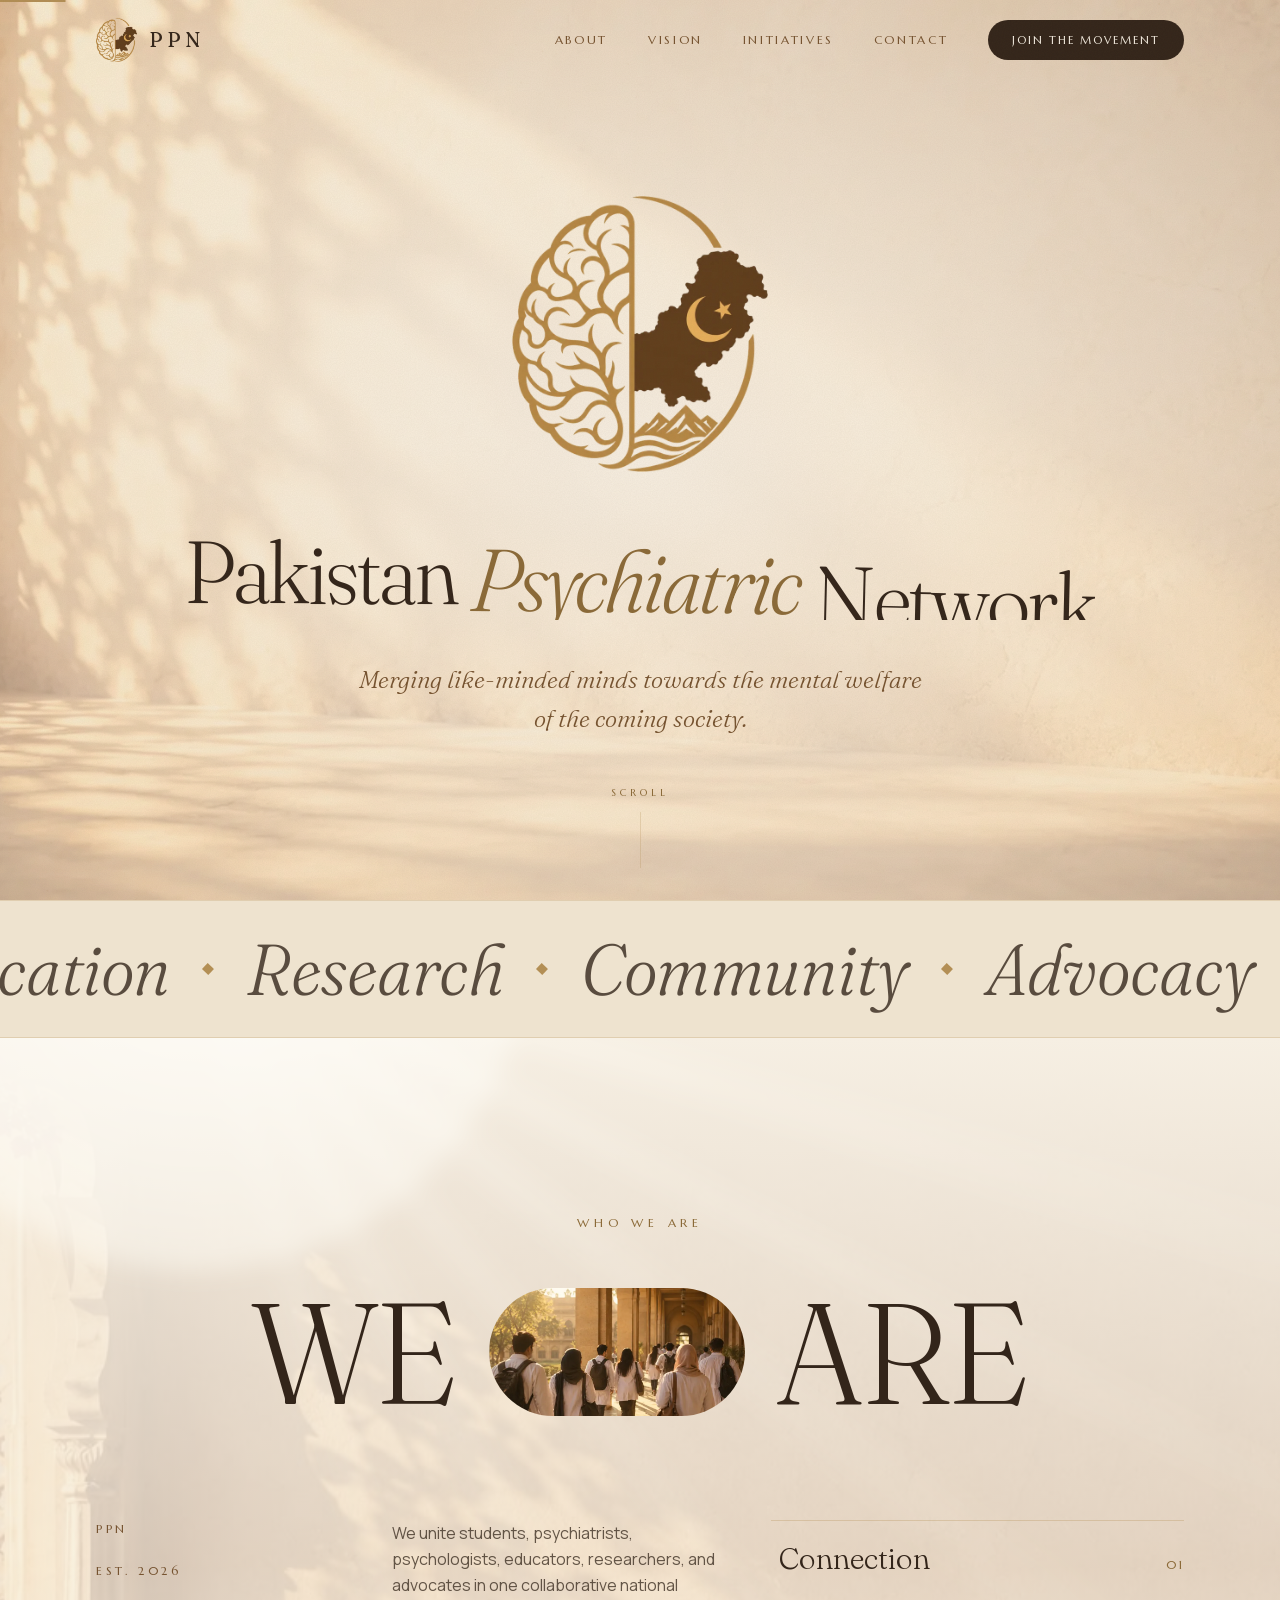
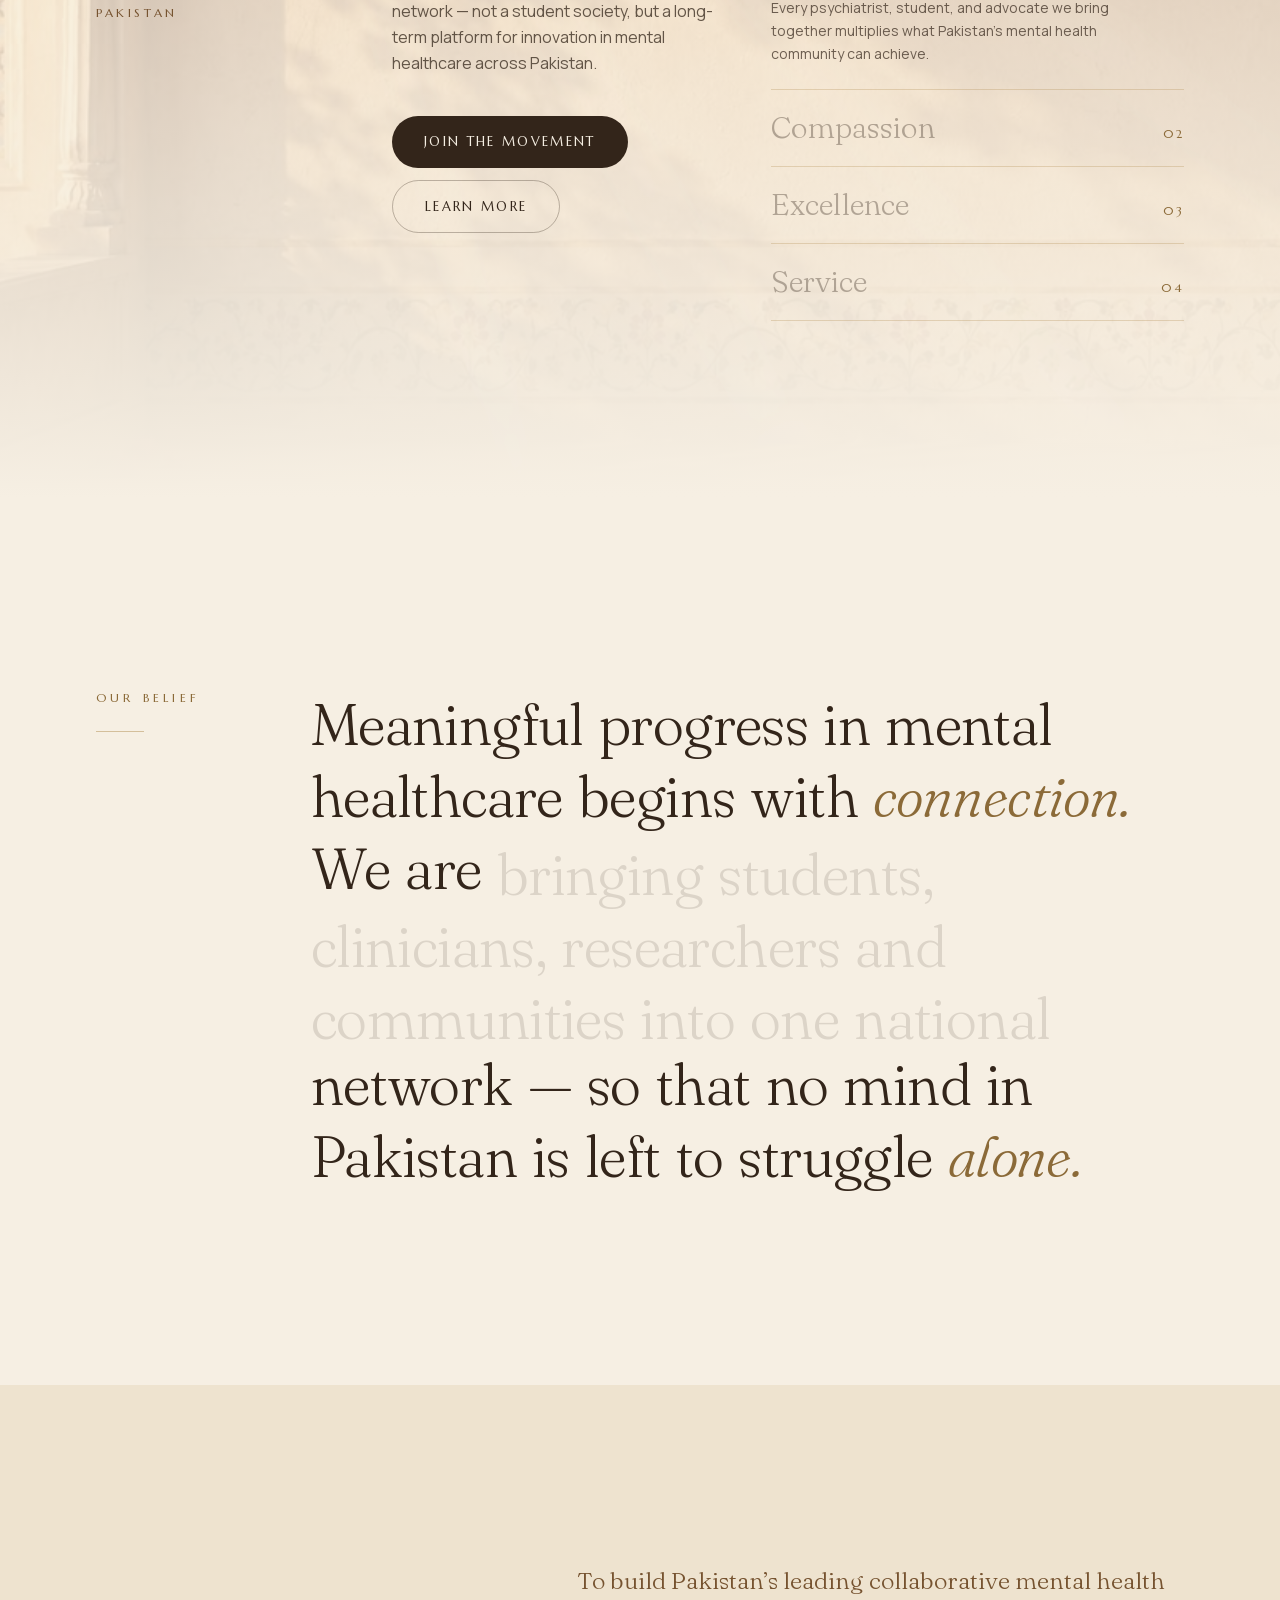
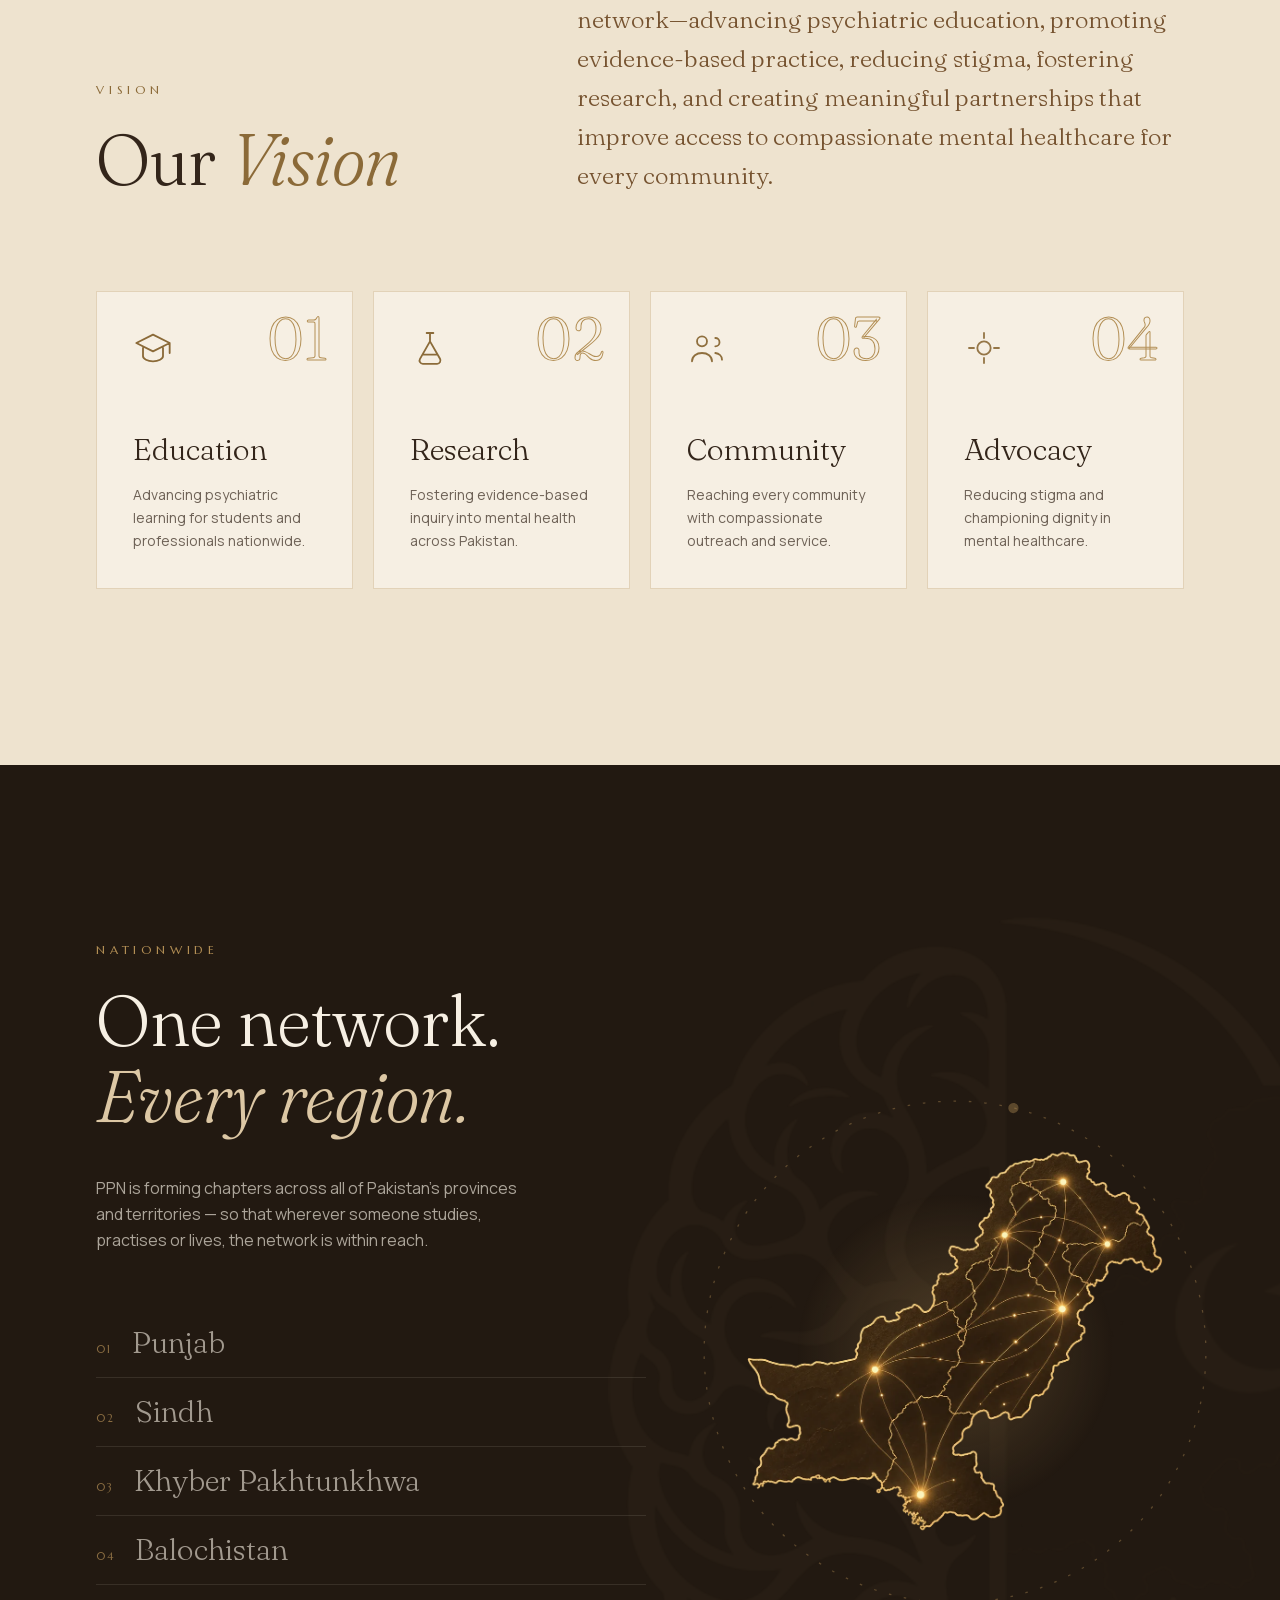
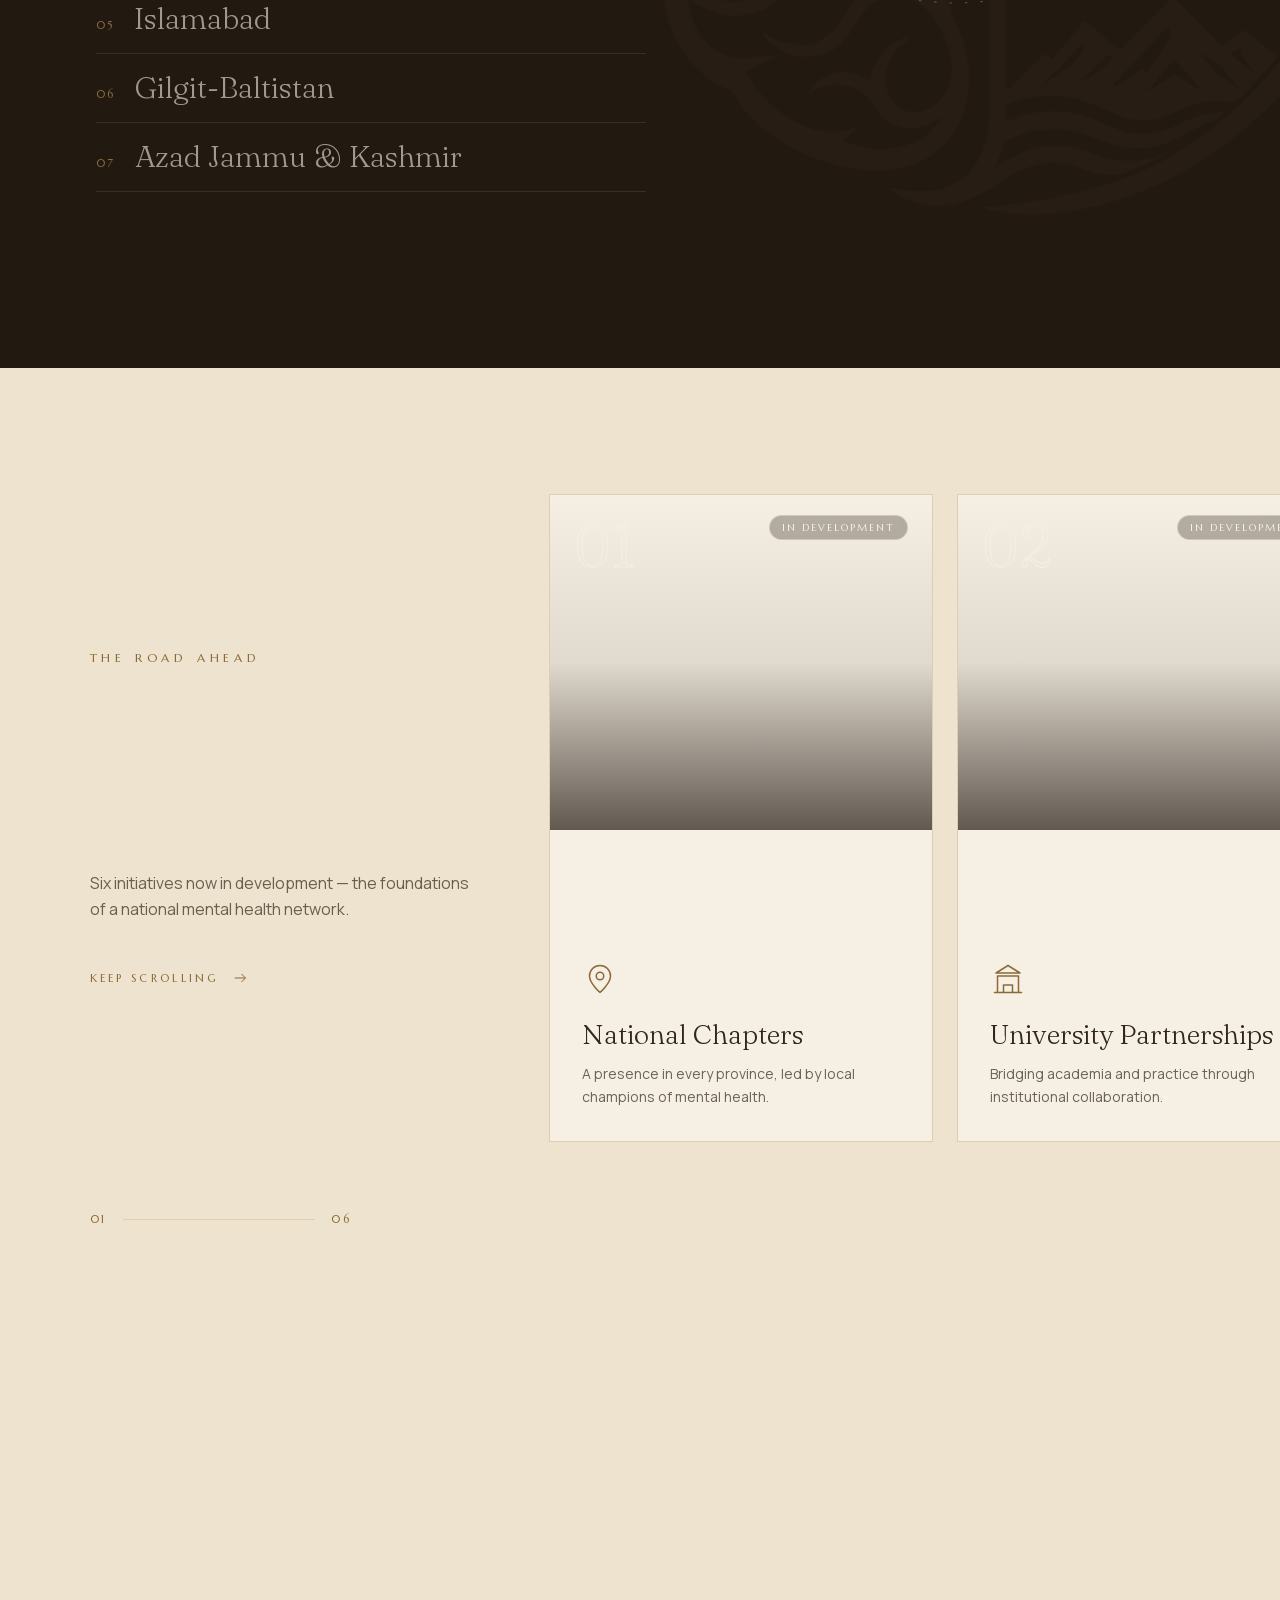
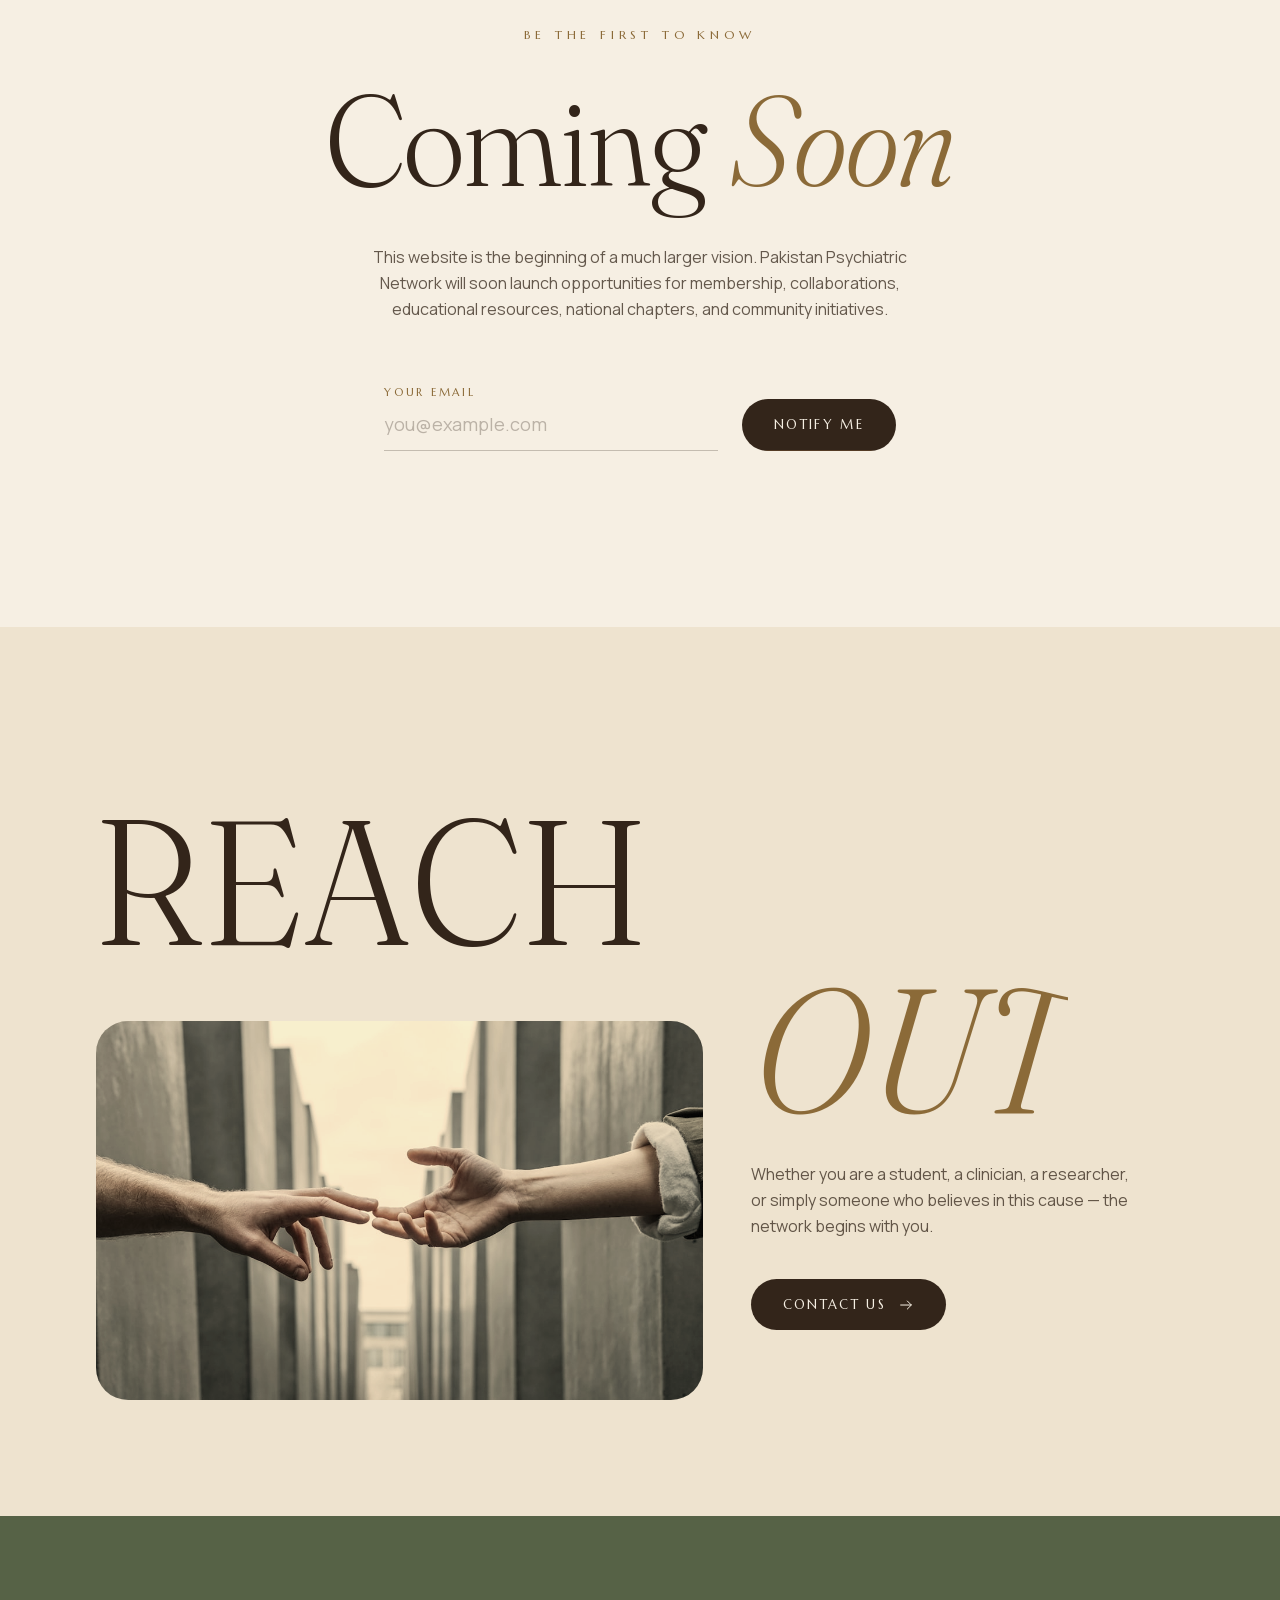
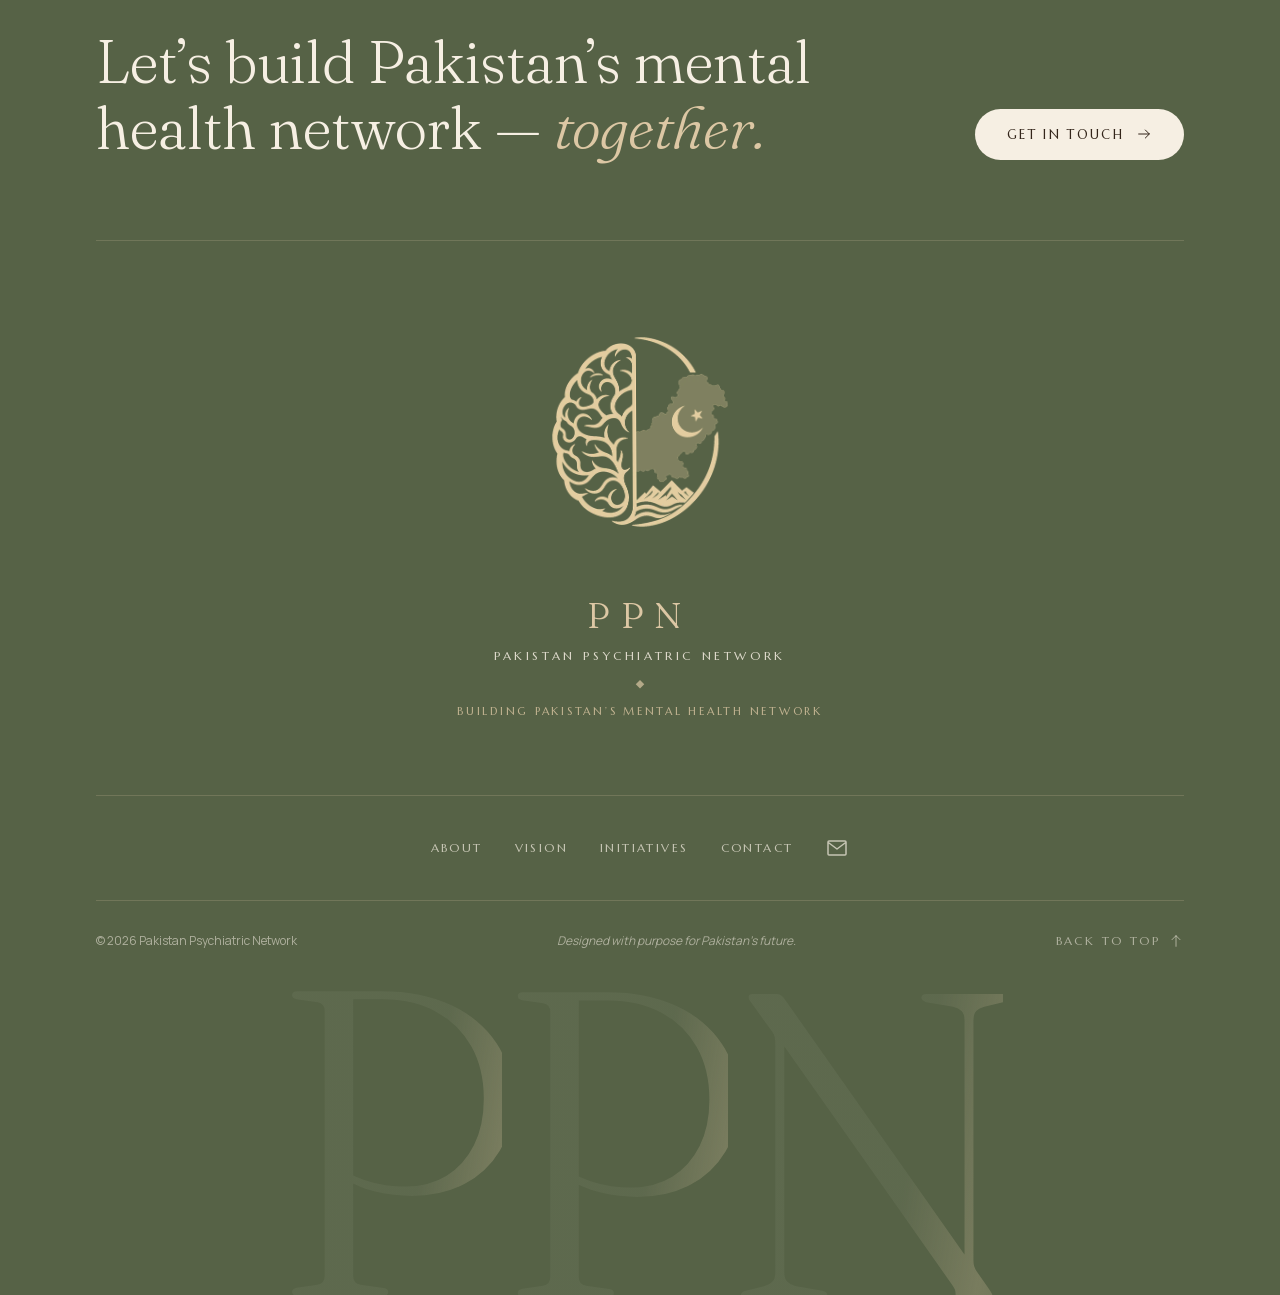
==== commit d5d6924e: "Rebrand PPN site: new logo, typography, imagery and motion New paper-cut brain-and-Pakistan logo acr" ====
--- a/index.html
+++ b/index.html
@@ -1 +1 @@
-<!DOCTYPE html><html lang="en" class="cormorant_garamond_a7a66bf3-module__MqCyGW__variable inter_fe8b9d92-module__LINzvG__variable h-full"><head><meta charSet="utf-8"/><meta name="viewport" content="width=device-width, initial-scale=1"/><link rel="preload" href="/_next/static/media/01e4147cff8141ee-s.p.3huc2loe0ie8a.woff2" as="font" crossorigin="" type="font/woff2"/><link rel="preload" href="/_next/static/media/83afe278b6a6bb3c-s.p.2bn3s6zvc0dyp.woff2" as="font" crossorigin="" type="font/woff2"/><link rel="preload" as="image" href="/ppn-logo.webp"/><link rel="preload" as="image" href="/ppn-mark.webp"/><link rel="preload" as="image" href="/about-bg.jpg"/><link rel="preload" as="image" href="/stock.jpg"/><link rel="preload" as="image" href="/reaching-hands.jpg"/><link rel="stylesheet" href="/_next/static/chunks/07-jrnizwfojj.css" data-precedence="next"/><link rel="preload" as="script" fetchPriority="low" href="/_next/static/chunks/3z5q_p4msz2ha.js"/><script src="/_next/static/chunks/15orcrkp-_9ct.js" async=""></script><script src="/_next/static/chunks/3rxl-jt3pdxgx.js" async=""></script><script src="/_next/static/chunks/082obv3v03b-9.js" async=""></script><script src="/_next/static/chunks/turbopack-04n7umyk4am49.js" async=""></script><script src="/_next/static/chunks/05-c3ty_6dwfk.js" async=""></script><script src="/_next/static/chunks/14mrh2-p_w84d.js" async=""></script><script src="/_next/static/chunks/3baz927fdqdc5.js" async=""></script><script src="/_next/static/chunks/09bwnq29jga4k.js" async=""></script><meta name="next-size-adjust" content=""/><title>Pakistan Psychiatric Network — Building Pakistan&#x27;s Mental Health Network</title><meta name="description" content="Pakistan Psychiatric Network is a national initiative connecting students, professionals, researchers, and communities to advance mental healthcare through education, collaboration, advocacy, and service."/><link rel="icon" href="/favicon.ico?favicon.0swlrk418rfph.ico" sizes="48x48" type="image/x-icon"/><link rel="icon" href="/icon.png?icon.23tjbvvjhy8kk.png" sizes="512x512" type="image/png"/><link rel="apple-touch-icon" href="/apple-icon.png?apple-icon.0xvpmw95_l-np.png" sizes="180x180" type="image/png"/><script src="/_next/static/chunks/0cz1d0mv5g_q7.js" noModule=""></script></head><body class="min-h-full flex flex-col"><div hidden=""><!--$--><!--/$--></div><div class="fixed inset-0 z-[100] flex flex-col items-center justify-center bg-ivory" aria-label="Loading Pakistan Psychiatric Network"><img src="/ppn-logo.webp" alt="Pakistan Psychiatric Network logo" class="w-36 mix-blend-multiply sm:w-44" style="opacity:0;transform:scale(0.92)"/><div class="mt-12 flex w-56 flex-col items-center"><div class="h-px w-full bg-gold/20"><div class="h-px bg-gold" style="width:0%"></div></div><p class="mt-5 font-serif text-sm tracking-[0.35em] text-bronze tabular-nums">0</p></div></div><header class="fixed inset-x-0 top-0 z-50 transition-all duration-500 bg-transparent"><nav class="mx-auto flex h-20 max-w-6xl items-center justify-between px-6 lg:px-8"><a href="#top" class="flex items-center gap-3" aria-label="Pakistan Psychiatric Network — home"><img src="/ppn-mark.webp" alt="" class="h-10 w-10"/><span class="font-serif text-xl tracking-[0.18em] text-charcoal">PPN</span></a><div class="hidden items-center gap-10 lg:flex"><a href="/#about" class="text-[13px] tracking-[0.14em] uppercase text-bronze transition-colors duration-200 hover:text-charcoal">About</a><a href="/#vision" class="text-[13px] tracking-[0.14em] uppercase text-bronze transition-colors duration-200 hover:text-charcoal">Vision</a><a href="/#coming-soon" class="text-[13px] tracking-[0.14em] uppercase text-bronze transition-colors duration-200 hover:text-charcoal">Coming Soon</a><a href="/contact" class="text-[13px] tracking-[0.14em] uppercase text-bronze transition-colors duration-200 hover:text-charcoal">Contact</a><a href="#coming-soon" class="border border-gold px-5 py-2.5 text-[13px] tracking-[0.14em] uppercase text-bronze transition-colors duration-200 hover:bg-gold hover:text-ivory">Join the Movement</a></div><button class="cursor-pointer p-2 text-bronze lg:hidden" aria-label="Open menu" aria-expanded="false"><svg viewBox="0 0 24 24" class="h-6 w-6" fill="none" stroke="currentColor" stroke-width="1.5" stroke-linecap="round"><path d="M4 7h16M4 12h16M4 17h16"></path></svg></button></nav></header><main data-ready="false"><section id="top" class="relative flex min-h-screen items-center justify-center overflow-hidden"><div class="overflow-hidden absolute inset-0 h-full w-full"><canvas class="block w-full h-full"></canvas></div><div class="pointer-events-none absolute inset-0 bg-[radial-gradient(ellipse_at_center,rgba(247,242,234,0.9)_0%,rgba(247,242,234,0.35)_55%,rgba(247,242,234,0)_100%)]" aria-hidden="true"></div><div class="relative mx-auto flex max-w-4xl flex-col items-center px-6 pb-24 pt-36 text-center"><img src="/ppn-logo.webp" alt="Pakistan Psychiatric Network logo" class="w-52 mix-blend-multiply sm:w-64"/><h1 class="mt-10 font-serif text-4xl font-light leading-[1.12] tracking-[0.08em] text-charcoal sm:text-5xl lg:text-6xl" style="opacity:0;transform:translateY(26px)">PAKISTAN <span class="text-bronze">PSYCHIATRIC</span> NETWORK</h1><p class="mt-8 max-w-2xl font-serif text-xl font-light italic leading-relaxed text-bronze sm:text-2xl" style="opacity:0;transform:translateY(26px)">Merging like-minded minds towards the mental welfare of the coming society.</p></div></section><section id="about" class="relative scroll-mt-20 overflow-hidden py-32 lg:py-44"><img src="/about-bg.jpg" alt="" aria-hidden="true" class="absolute inset-0 h-full w-full object-cover opacity-[0.42]"/><div class="absolute inset-0 bg-gradient-to-b from-ivory via-ivory/45 to-ivory" aria-hidden="true"></div><div aria-hidden="true" class="pointer-events-none absolute inset-0 origin-top-left mix-blend-screen" style="transform:none"><svg class="h-full w-full" viewBox="0 0 1440 820" preserveAspectRatio="xMinYMin slice" fill="none"><defs><radialGradient id="sun-falloff" gradientUnits="userSpaceOnUse" cx="150" cy="-80" r="1615"><stop offset="0" stop-color="#fff4dc" stop-opacity="0.85"></stop><stop offset="0.28" stop-color="#f0d9a8" stop-opacity="0.32"></stop><stop offset="0.6" stop-color="#e4c589" stop-opacity="0.1"></stop><stop offset="1" stop-color="#e4c589" stop-opacity="0"></stop></radialGradient><filter id="ray-blur" x="-20%" y="-20%" width="140%" height="140%"><feGaussianBlur stdDeviation="9"></feGaussianBlur></filter></defs><g filter="url(#ray-blur)" fill="url(#sun-falloff)"><circle cx="150" cy="-80" r="260" opacity="0.9"></circle><polygon points="148.6,-75.2 1772.0,430.9 1796.3,346.3 151.4,-84.8" opacity="0.5"></polygon><polygon points="147.7,-75.5 1651.1,718.5 1678.3,665.1 152.3,-84.5" opacity="0.455"></polygon><polygon points="146.9,-76.1 1462.5,1001.3 1516.7,932.0 153.1,-83.9" opacity="0.41000000000000003"></polygon><polygon points="146.2,-76.8 1219.8,1241.6 1265.7,1203.0 153.8,-83.2" opacity="0.365"></polygon><polygon points="145.6,-77.7 909.3,1441.7 987.0,1400.4 154.4,-82.3" opacity="0.32"></polygon><polygon points="145.2,-78.6 589.7,1562.4 647.4,1545.9 154.8,-81.4" opacity="0.275"></polygon></g></svg></div><div class="relative mx-auto max-w-6xl px-6 lg:px-8"><div style="opacity:0;transform:translateY(28px)"><p class="mb-12 text-center text-[13px] tracking-[0.3em] uppercase text-gold">Who We Are</p><h2 class="flex flex-wrap items-center justify-center gap-x-5 gap-y-4 font-serif font-light uppercase leading-none tracking-[0.06em] text-charcoal sm:gap-x-8"><span class="text-6xl sm:text-8xl lg:text-9xl">We</span><span class="group relative inline-block h-16 w-28 cursor-pointer overflow-hidden sm:h-24 sm:w-44 lg:h-28 lg:w-56 transition-[width] duration-700 ease-out hover:w-40 sm:hover:w-64 lg:hover:w-80"><img src="/stock.jpg" alt="Children playing by the sea at sunset" class="h-full w-full object-cover sepia-[0.35] saturate-75 transition-transform duration-700 group-hover:scale-105"/></span><span class="text-6xl sm:text-8xl lg:text-9xl">Are</span></h2></div><div class="mt-24 grid gap-16 lg:grid-cols-[3fr_4fr_5fr] lg:gap-12"><div class="flex flex-row gap-10 lg:flex-col lg:gap-6" style="opacity:0;transform:translateY(28px)"><p class="text-[13px] tracking-[0.25em] uppercase text-bronze">PPN</p><p class="text-[13px] tracking-[0.25em] uppercase text-bronze">Est. 2026</p><p class="text-[13px] tracking-[0.25em] uppercase text-bronze">Pakistan</p></div><div style="opacity:0;transform:translateY(28px)"><p class="font-serif text-2xl font-light italic leading-snug text-bronze">Meaningful progress in mental healthcare begins with connection.</p><p class="mt-8 text-sm leading-relaxed text-charcoal/70 sm:text-base">We unite students, psychiatrists, psychologists, educators, researchers, and advocates in one collaborative national network — not a student society, but a long-term platform for innovation in mental healthcare across Pakistan.</p><div class="mt-10 flex flex-wrap gap-4"><a href="/#coming-soon" class="bg-charcoal px-7 py-3.5 text-[12px] tracking-[0.16em] uppercase text-ivory transition-colors duration-200 hover:bg-bronze">Join the Movement</a><a href="/#vision" class="border border-charcoal/30 px-7 py-3.5 text-[12px] tracking-[0.16em] uppercase text-charcoal transition-colors duration-200 hover:border-gold hover:text-bronze">Learn More</a></div></div><div style="opacity:0;transform:translateY(28px)"><ul><li class="border-b border-gold/25 first:border-t"><button class="flex w-full cursor-pointer items-baseline justify-between py-4 text-left" aria-expanded="true"><span class="font-serif text-2xl font-light transition-colors duration-300 text-charcoal">Connection</span><span class="text-xs tracking-[0.2em] text-gold">0<!-- -->1</span></button><div class="overflow-hidden" style="height:auto;opacity:1"><p class="pb-6 pr-8 text-sm leading-relaxed text-charcoal/65">Every psychiatrist, student, and advocate we bring together multiplies what Pakistan&#x27;s mental health community can achieve.</p></div></li><li class="border-b border-gold/25 first:border-t"><button class="flex w-full cursor-pointer items-baseline justify-between py-4 text-left" aria-expanded="false"><span class="font-serif text-2xl font-light transition-colors duration-300 text-charcoal/40">Compassion</span><span class="text-xs tracking-[0.2em] text-gold">0<!-- -->2</span></button></li><li class="border-b border-gold/25 first:border-t"><button class="flex w-full cursor-pointer items-baseline justify-between py-4 text-left" aria-expanded="false"><span class="font-serif text-2xl font-light transition-colors duration-300 text-charcoal/40">Excellence</span><span class="text-xs tracking-[0.2em] text-gold">0<!-- -->3</span></button></li><li class="border-b border-gold/25 first:border-t"><button class="flex w-full cursor-pointer items-baseline justify-between py-4 text-left" aria-expanded="false"><span class="font-serif text-2xl font-light transition-colors duration-300 text-charcoal/40">Service</span><span class="text-xs tracking-[0.2em] text-gold">0<!-- -->4</span></button></li></ul></div></div></div></section><section id="vision" class="scroll-mt-20 bg-sand/25 py-32 lg:py-44"><div class="mx-auto max-w-5xl px-6 text-center lg:px-8"><div style="opacity:0;transform:translateY(28px)"><p class="mb-6 text-[13px] tracking-[0.3em] uppercase text-gold">Vision</p><h2 class="font-serif text-4xl font-light leading-tight text-charcoal sm:text-5xl">Our Vision</h2><p class="mx-auto mt-12 max-w-3xl font-serif text-2xl font-light leading-relaxed text-bronze sm:text-[1.75rem]">To build Pakistan’s leading collaborative mental health network—advancing psychiatric education, promoting evidence-based practice, reducing stigma, fostering research, and creating meaningful partnerships that improve access to compassionate mental healthcare for every community.</p></div><div class="mt-24 grid gap-px bg-gold/25 sm:grid-cols-2 lg:grid-cols-4"><div class="h-full" style="opacity:0;transform:translateY(28px)"><div class="flex h-full flex-col items-center bg-ivory px-8 py-14 transition-colors duration-300 hover:bg-[#fbf8f2]"><svg viewBox="0 0 24 24" class="h-8 w-8 text-gold" fill="none" stroke="currentColor" stroke-width="1.25" stroke-linecap="round" stroke-linejoin="round" aria-hidden="true"><path d="M12 4 2 9l10 5 10-5-10-5Zm-6 8v5c0 1.5 2.7 3 6 3s6-1.5 6-3v-5M22 9v6"></path></svg><h3 class="mt-6 font-serif text-2xl font-normal text-charcoal">Education</h3><p class="mt-4 text-sm leading-relaxed text-charcoal/65">Advancing psychiatric learning for students and professionals nationwide.</p></div></div><div class="h-full" style="opacity:0;transform:translateY(28px)"><div class="flex h-full flex-col items-center bg-ivory px-8 py-14 transition-colors duration-300 hover:bg-[#fbf8f2]"><svg viewBox="0 0 24 24" class="h-8 w-8 text-gold" fill="none" stroke="currentColor" stroke-width="1.25" stroke-linecap="round" stroke-linejoin="round" aria-hidden="true"><path d="M10 3h4M12 3v5m0 0-6 10.5A2 2 0 0 0 7.7 21.5h8.6a2 2 0 0 0 1.7-3L12 8Zm-4 8h8"></path></svg><h3 class="mt-6 font-serif text-2xl font-normal text-charcoal">Research</h3><p class="mt-4 text-sm leading-relaxed text-charcoal/65">Fostering evidence-based inquiry into mental health across Pakistan.</p></div></div><div class="h-full" style="opacity:0;transform:translateY(28px)"><div class="flex h-full flex-col items-center bg-ivory px-8 py-14 transition-colors duration-300 hover:bg-[#fbf8f2]"><svg viewBox="0 0 24 24" class="h-8 w-8 text-gold" fill="none" stroke="currentColor" stroke-width="1.25" stroke-linecap="round" stroke-linejoin="round" aria-hidden="true"><path d="M9 11a3 3 0 1 0 0-6 3 3 0 0 0 0 6Zm8 0a2.5 2.5 0 1 0 0-5M3 20c0-3 2.7-5 6-5s6 2 6 5m2-5c2.2.3 4 1.8 4 4"></path></svg><h3 class="mt-6 font-serif text-2xl font-normal text-charcoal">Community</h3><p class="mt-4 text-sm leading-relaxed text-charcoal/65">Reaching every community with compassionate outreach and service.</p></div></div><div class="h-full" style="opacity:0;transform:translateY(28px)"><div class="flex h-full flex-col items-center bg-ivory px-8 py-14 transition-colors duration-300 hover:bg-[#fbf8f2]"><svg viewBox="0 0 24 24" class="h-8 w-8 text-gold" fill="none" stroke="currentColor" stroke-width="1.25" stroke-linecap="round" stroke-linejoin="round" aria-hidden="true"><path d="M12 3v3m0 12v3M3 12h3m12 0h3M12 8a4 4 0 1 0 0 8 4 4 0 0 0 0-8Z"></path></svg><h3 class="mt-6 font-serif text-2xl font-normal text-charcoal">Advocacy</h3><p class="mt-4 text-sm leading-relaxed text-charcoal/65">Reducing stigma and championing dignity in mental healthcare.</p></div></div></div></div></section><section id="coming-soon" class="scroll-mt-20 py-32 lg:py-44"><div class="mx-auto max-w-6xl px-6 text-center lg:px-8"><div style="opacity:0;transform:translateY(28px)"><p class="mb-6 text-[13px] tracking-[0.3em] uppercase text-gold">The Road Ahead</p><h2 class="font-serif text-4xl font-light leading-tight text-charcoal sm:text-5xl">What We’re Building</h2></div><div class="mt-20 grid gap-6 sm:grid-cols-2 lg:grid-cols-3"><div class="h-full" style="opacity:0;transform:translateY(28px)"><div class="group h-full border border-gold/25 bg-ivory px-8 py-12 text-left transition-colors duration-300 hover:border-gold/60"><svg viewBox="0 0 24 24" class="h-7 w-7 text-gold" fill="none" stroke="currentColor" stroke-width="1.25" stroke-linecap="round" stroke-linejoin="round" aria-hidden="true"><path d="M12 21s7-6.1 7-11a7 7 0 1 0-14 0c0 4.9 7 11 7 11Zm0-8.5a2.5 2.5 0 1 0 0-5 2.5 2.5 0 0 0 0 5Z"></path></svg><h3 class="mt-6 font-serif text-xl text-charcoal">National Chapters</h3><p class="mt-3 text-sm leading-relaxed text-charcoal/65">A presence in every province, led by local champions of mental health.</p></div></div><div class="h-full" style="opacity:0;transform:translateY(28px)"><div class="group h-full border border-gold/25 bg-ivory px-8 py-12 text-left transition-colors duration-300 hover:border-gold/60"><svg viewBox="0 0 24 24" class="h-7 w-7 text-gold" fill="none" stroke="currentColor" stroke-width="1.25" stroke-linecap="round" stroke-linejoin="round" aria-hidden="true"><path d="M3 21h18M5 21V10h14v11M9 21v-5h6v5M12 3 4 8h16l-8-5Z"></path></svg><h3 class="mt-6 font-serif text-xl text-charcoal">University Partnerships</h3><p class="mt-3 text-sm leading-relaxed text-charcoal/65">Bridging academia and practice through institutional collaboration.</p></div></div><div class="h-full" style="opacity:0;transform:translateY(28px)"><div class="group h-full border border-gold/25 bg-ivory px-8 py-12 text-left transition-colors duration-300 hover:border-gold/60"><svg viewBox="0 0 24 24" class="h-7 w-7 text-gold" fill="none" stroke="currentColor" stroke-width="1.25" stroke-linecap="round" stroke-linejoin="round" aria-hidden="true"><path d="M4 21V6a1 1 0 0 1 1-1h14a1 1 0 0 1 1 1v15M2 21h20M12 8v6m-3-3h6"></path></svg><h3 class="mt-6 font-serif text-xl text-charcoal">Hospital Collaborations</h3><p class="mt-3 text-sm leading-relaxed text-charcoal/65">Working alongside clinical institutions to strengthen care.</p></div></div><div class="h-full" style="opacity:0;transform:translateY(28px)"><div class="group h-full border border-gold/25 bg-ivory px-8 py-12 text-left transition-colors duration-300 hover:border-gold/60"><svg viewBox="0 0 24 24" class="h-7 w-7 text-gold" fill="none" stroke="currentColor" stroke-width="1.25" stroke-linecap="round" stroke-linejoin="round" aria-hidden="true"><path d="M12 12a3.5 3.5 0 1 0 0-7 3.5 3.5 0 0 0 0 7Zm-7 9a7 7 0 0 1 14 0M2 12h2m16 0h2"></path></svg><h3 class="mt-6 font-serif text-xl text-charcoal">Community Outreach</h3><p class="mt-3 text-sm leading-relaxed text-charcoal/65">Taking awareness, screening, and support into communities.</p></div></div><div class="h-full" style="opacity:0;transform:translateY(28px)"><div class="group h-full border border-gold/25 bg-ivory px-8 py-12 text-left transition-colors duration-300 hover:border-gold/60"><svg viewBox="0 0 24 24" class="h-7 w-7 text-gold" fill="none" stroke="currentColor" stroke-width="1.25" stroke-linecap="round" stroke-linejoin="round" aria-hidden="true"><path d="M10.5 17a6.5 6.5 0 1 1 4.6-1.9L21 21m-11-9.5h1m2.5-2.5v1"></path></svg><h3 class="mt-6 font-serif text-xl text-charcoal">Research Initiatives</h3><p class="mt-3 text-sm leading-relaxed text-charcoal/65">Generating local evidence to guide national mental health policy.</p></div></div><div class="h-full" style="opacity:0;transform:translateY(28px)"><div class="group h-full border border-gold/25 bg-ivory px-8 py-12 text-left transition-colors duration-300 hover:border-gold/60"><svg viewBox="0 0 24 24" class="h-7 w-7 text-gold" fill="none" stroke="currentColor" stroke-width="1.25" stroke-linecap="round" stroke-linejoin="round" aria-hidden="true"><path d="M4 19V5a2 2 0 0 1 2-2h13v16H6a2 2 0 0 0-2 2Zm0 0a2 2 0 0 0 2 2h13M8 7h7"></path></svg><h3 class="mt-6 font-serif text-xl text-charcoal">Educational Resources</h3><p class="mt-3 text-sm leading-relaxed text-charcoal/65">Open, rigorous learning materials for the next generation.</p></div></div></div><div class="mx-auto mt-28 max-w-2xl" style="opacity:0;transform:translateY(28px)"><div class="h-px w-16 bg-gold mx-auto"></div><h3 class="mt-10 font-serif text-3xl font-light italic text-bronze">Coming Soon</h3><p class="mt-6 leading-relaxed text-charcoal/75">This website is the beginning of a much larger vision. Pakistan Psychiatric Network will soon launch opportunities for membership, collaborations, educational resources, national chapters, and community initiatives.</p><button class="mt-10 cursor-pointer px-10 py-4 text-[13px] tracking-[0.16em] uppercase transition-colors duration-200 bg-charcoal text-ivory hover:bg-bronze">Notify Me</button></div></div></section><section id="contact" class="scroll-mt-20 overflow-hidden bg-sand/25 py-32 lg:py-44"><div class="mx-auto max-w-6xl px-6 lg:px-8"><div style="opacity:0;transform:translateY(28px)"><h2 class="font-serif font-light uppercase leading-[0.95] tracking-[0.05em] text-charcoal"><span class="block text-6xl sm:text-8xl lg:text-9xl">Reach</span></h2></div><div class="mt-6 grid items-center gap-12 lg:mt-2 lg:grid-cols-[7fr_5fr]"><div style="opacity:0;transform:translateY(28px)"><div class="relative overflow-hidden" style="transform:translateY(40px)"><img src="/reaching-hands.jpg" alt="Two hands reaching toward one another" class="aspect-[16/9] w-full object-cover sepia-[0.45] saturate-[0.8] brightness-105"/><div class="absolute inset-0 bg-gold/10 mix-blend-multiply" aria-hidden="true"></div></div></div><div><div style="opacity:0;transform:translateY(28px)"><h2 class="font-serif text-6xl font-light uppercase leading-[0.95] tracking-[0.05em] text-bronze sm:text-8xl lg:text-9xl">Out</h2><p class="mt-8 max-w-sm text-sm leading-relaxed text-charcoal/70 sm:text-base">Whether you are a student, a clinician, a researcher, or simply someone who believes in this cause — the network begins with you.</p><a class="group mt-10 inline-flex items-center gap-3 bg-charcoal px-8 py-4 text-[13px] tracking-[0.16em] uppercase text-ivory transition-colors duration-200 hover:bg-bronze" href="/contact">Contact Us<svg viewBox="0 0 24 24" class="h-4 w-4 transition-transform duration-300 group-hover:translate-x-1" fill="none" stroke="currentColor" stroke-width="1.5" stroke-linecap="round" stroke-linejoin="round" aria-hidden="true"><path d="M4 12h16m-6-6 6 6-6 6"></path></svg></a></div></div></div></div></section></main><footer class="bg-olive text-ivory"><div class="mx-auto max-w-6xl px-6 py-20 lg:px-8"><div class="flex flex-col items-start justify-between gap-14 md:flex-row md:items-center"><div class="flex items-center gap-5"><img src="/ppn-mark.webp" alt="Pakistan Psychiatric Network logo" class="h-16 w-16"/><div class="h-16 w-px bg-sand/40" aria-hidden="true"></div><div><p class="font-serif text-3xl font-light tracking-[0.22em] text-sand">PPN</p><p class="mt-1 text-[11px] tracking-[0.22em] uppercase text-ivory/85">Pakistan Psychiatric Network</p><div class="mt-2 flex items-center gap-2" aria-hidden="true"><span class="h-px flex-1 bg-sand/40"></span><span class="h-1.5 w-1.5 rotate-45 bg-sand/60"></span><span class="h-px flex-1 bg-sand/40"></span></div><p class="mt-2 text-[10px] tracking-[0.2em] uppercase text-sand/80">Building Pakistan’s Mental Health Network</p></div></div><nav class="flex gap-8" aria-label="Footer"><a href="/#about" class="text-[13px] tracking-[0.14em] uppercase text-ivory/70 transition-colors duration-200 hover:text-sand">About</a><a href="/#vision" class="text-[13px] tracking-[0.14em] uppercase text-ivory/70 transition-colors duration-200 hover:text-sand">Vision</a><a href="/contact" class="text-[13px] tracking-[0.14em] uppercase text-ivory/70 transition-colors duration-200 hover:text-sand">Contact</a></nav><a href="/contact" aria-label="Email us via the contact page" class="text-ivory/70 transition-colors duration-200 hover:text-sand"><svg viewBox="0 0 24 24" class="h-6 w-6" fill="none" stroke="currentColor" stroke-width="1.5" stroke-linecap="round" stroke-linejoin="round"><path d="M3 6a1 1 0 0 1 1-1h16a1 1 0 0 1 1 1v12a1 1 0 0 1-1 1H4a1 1 0 0 1-1-1V6Zm1 1 8 6 8-6"></path></svg></a></div><div class="mt-16 flex flex-col gap-2 border-t border-sand/25 pt-8 text-xs text-ivory/55 sm:flex-row sm:justify-between"><p>© 2026 Pakistan Psychiatric Network</p><p class="italic">Designed with purpose for Pakistan’s future.</p></div></div></footer><!--$--><!--/$--><script src="/_next/static/chunks/3z5q_p4msz2ha.js" id="_R_" async=""></script><script>(self.__next_f=self.__next_f||[]).push([0])</script><script>self.__next_f.push([1,"1:\"$Sreact.fragment\"\n2:I[39756,[\"/_next/static/chunks/05-c3ty_6dwfk.js\",\"/_next/static/chunks/14mrh2-p_w84d.js\"],\"default\"]\n3:I[37457,[\"/_next/static/chunks/05-c3ty_6dwfk.js\",\"/_next/static/chunks/14mrh2-p_w84d.js\"],\"default\"]\n4:I[53330,[\"/_next/static/chunks/05-c3ty_6dwfk.js\",\"/_next/static/chunks/14mrh2-p_w84d.js\",\"/_next/static/chunks/3baz927fdqdc5.js\",\"/_next/static/chunks/09bwnq29jga4k.js\"],\"default\"]\n5:I[97367,[\"/_next/static/chunks/05-c3ty_6dwfk.js\",\"/_next/static/chunks/14mrh2-p_w84d.js\"],\"OutletBoundary\"]\n6:\"$Sreact.suspense\"\n8:I[97367,[\"/_next/static/chunks/05-c3ty_6dwfk.js\",\"/_next/static/chunks/14mrh2-p_w84d.js\"],\"ViewportBoundary\"]\na:I[97367,[\"/_next/static/chunks/05-c3ty_6dwfk.js\",\"/_next/static/chunks/14mrh2-p_w84d.js\"],\"MetadataBoundary\"]\nc:I[68027,[\"/_next/static/chunks/05-c3ty_6dwfk.js\",\"/_next/static/chunks/14mrh2-p_w84d.js\"],\"default\",1]\n:HL[\"/_next/static/chunks/07-jrnizwfojj.css\",\"style\"]\n:HL[\"/_next/static/media/01e4147cff8141ee-s.p.3huc2loe0ie8a.woff2\",\"font\",{\"crossOrigin\":\"\",\"type\":\"font/woff2\"}]\n:HL[\"/_next/static/media/83afe278b6a6bb3c-s.p.2bn3s6zvc0dyp.woff2\",\"font\",{\"crossOrigin\":\"\",\"type\":\"font/woff2\"}]\n"])</script><script>self.__next_f.push([1,"0:{\"P\":null,\"c\":[\"\",\"\"],\"q\":\"\",\"i\":false,\"f\":[[[\"\",{\"children\":[\"__PAGE__\",{}]},\"$undefined\",\"$undefined\",16],[[\"$\",\"$1\",\"c\",{\"children\":[[[\"$\",\"link\",\"0\",{\"rel\":\"stylesheet\",\"href\":\"/_next/static/chunks/07-jrnizwfojj.css\",\"precedence\":\"next\",\"crossOrigin\":\"$undefined\",\"nonce\":\"$undefined\"}],[\"$\",\"script\",\"script-0\",{\"src\":\"/_next/static/chunks/05-c3ty_6dwfk.js\",\"async\":true,\"nonce\":\"$undefined\"}],[\"$\",\"script\",\"script-1\",{\"src\":\"/_next/static/chunks/14mrh2-p_w84d.js\",\"async\":true,\"nonce\":\"$undefined\"}]],[\"$\",\"html\",null,{\"lang\":\"en\",\"className\":\"cormorant_garamond_a7a66bf3-module__MqCyGW__variable inter_fe8b9d92-module__LINzvG__variable h-full\",\"children\":[\"$\",\"body\",null,{\"className\":\"min-h-full flex flex-col\",\"children\":[\"$\",\"$L2\",null,{\"parallelRouterKey\":\"children\",\"error\":\"$undefined\",\"errorStyles\":\"$undefined\",\"errorScripts\":\"$undefined\",\"template\":[\"$\",\"$L3\",null,{}],\"templateStyles\":\"$undefined\",\"templateScripts\":\"$undefined\",\"notFound\":[[[\"$\",\"title\",null,{\"children\":\"404: This page could not be found.\"}],[\"$\",\"div\",null,{\"style\":{\"fontFamily\":\"system-ui,\\\"Segoe UI\\\",Roboto,Helvetica,Arial,sans-serif,\\\"Apple Color Emoji\\\",\\\"Segoe UI Emoji\\\"\",\"height\":\"100vh\",\"textAlign\":\"center\",\"display\":\"flex\",\"flexDirection\":\"column\",\"alignItems\":\"center\",\"justifyContent\":\"center\"},\"children\":[\"$\",\"div\",null,{\"children\":[[\"$\",\"style\",null,{\"dangerouslySetInnerHTML\":{\"__html\":\"body{color:#000;background:#fff;margin:0}.next-error-h1{border-right:1px solid rgba(0,0,0,.3)}@media (prefers-color-scheme:dark){body{color:#fff;background:#000}.next-error-h1{border-right:1px solid rgba(255,255,255,.3)}}\"}}],[\"$\",\"h1\",null,{\"className\":\"next-error-h1\",\"style\":{\"display\":\"inline-block\",\"margin\":\"0 20px 0 0\",\"padding\":\"0 23px 0 0\",\"fontSize\":24,\"fontWeight\":500,\"verticalAlign\":\"top\",\"lineHeight\":\"49px\"},\"children\":404}],[\"$\",\"div\",null,{\"style\":{\"display\":\"inline-block\"},\"children\":[\"$\",\"h2\",null,{\"style\":{\"fontSize\":14,\"fontWeight\":400,\"lineHeight\":\"49px\",\"margin\":0},\"children\":\"This page could not be found.\"}]}]]}]}]],[]],\"forbidden\":\"$undefined\",\"unauthorized\":\"$undefined\"}]}]}]]}],{\"children\":[[\"$\",\"$1\",\"c\",{\"children\":[[\"$\",\"$L4\",null,{}],[[\"$\",\"script\",\"script-0\",{\"src\":\"/_next/static/chunks/3baz927fdqdc5.js\",\"async\":true,\"nonce\":\"$undefined\"}],[\"$\",\"script\",\"script-1\",{\"src\":\"/_next/static/chunks/09bwnq29jga4k.js\",\"async\":true,\"nonce\":\"$undefined\"}]],[\"$\",\"$L5\",null,{\"children\":[\"$\",\"$6\",null,{\"name\":\"Next.MetadataOutlet\",\"children\":\"$@7\"}]}]]}],{},null,false,null]},null,false,null],[\"$\",\"$1\",\"h\",{\"children\":[null,[\"$\",\"$L8\",null,{\"children\":\"$L9\"}],[\"$\",\"div\",null,{\"hidden\":true,\"children\":[\"$\",\"$La\",null,{\"children\":[\"$\",\"$6\",null,{\"name\":\"Next.Metadata\",\"children\":\"$Lb\"}]}]}],[\"$\",\"meta\",null,{\"name\":\"next-size-adjust\",\"content\":\"\"}]]}],false]],\"m\":\"$undefined\",\"G\":[\"$c\",[[\"$\",\"link\",\"0\",{\"rel\":\"stylesheet\",\"href\":\"/_next/static/chunks/07-jrnizwfojj.css\",\"precedence\":\"next\",\"crossOrigin\":\"$undefined\",\"nonce\":\"$undefined\"}]]],\"S\":true,\"h\":null,\"s\":\"$undefined\",\"l\":\"$undefined\",\"p\":\"$undefined\",\"d\":\"$undefined\",\"b\":\"RIdfU8BcWIXWxgEA6BpC9\"}\n"])</script><script>self.__next_f.push([1,"9:[[\"$\",\"meta\",\"0\",{\"charSet\":\"utf-8\"}],[\"$\",\"meta\",\"1\",{\"name\":\"viewport\",\"content\":\"width=device-width, initial-scale=1\"}]]\n"])</script><script>self.__next_f.push([1,"d:I[27201,[\"/_next/static/chunks/05-c3ty_6dwfk.js\",\"/_next/static/chunks/14mrh2-p_w84d.js\"],\"IconMark\"]\n7:null\nb:[[\"$\",\"title\",\"0\",{\"children\":\"Pakistan Psychiatric Network — Building Pakistan's Mental Health Network\"}],[\"$\",\"meta\",\"1\",{\"name\":\"description\",\"content\":\"Pakistan Psychiatric Network is a national initiative connecting students, professionals, researchers, and communities to advance mental healthcare through education, collaboration, advocacy, and service.\"}],[\"$\",\"link\",\"2\",{\"rel\":\"icon\",\"href\":\"/favicon.ico?favicon.0swlrk418rfph.ico\",\"sizes\":\"48x48\",\"type\":\"image/x-icon\"}],[\"$\",\"link\",\"3\",{\"rel\":\"icon\",\"href\":\"/icon.png?icon.23tjbvvjhy8kk.png\",\"sizes\":\"512x512\",\"type\":\"image/png\"}],[\"$\",\"link\",\"4\",{\"rel\":\"apple-touch-icon\",\"href\":\"/apple-icon.png?apple-icon.0xvpmw95_l-np.png\",\"sizes\":\"180x180\",\"type\":\"image/png\"}],[\"$\",\"$Ld\",\"5\",{}]]\n"])</script></body></html>+<!DOCTYPE html><html lang="en" class="fraunces_8a4216bc-module__t8Zm8a__variable marcellus_3dfbfff9-module__5Ufb9q__variable manrope_6fd7433c-module__Zz-jia__variable"><head><meta charSet="utf-8"/><meta name="viewport" content="width=device-width, initial-scale=1"/><link rel="preload" href="/_next/static/media/57b02995d6e1530a-s.p.1n10e_apdb6ux.woff2" as="font" crossorigin="" type="font/woff2"/><link rel="preload" href="/_next/static/media/a343f882a40d2cc9-s.p.1sj6eobyi31rd.woff2" as="font" crossorigin="" type="font/woff2"/><link rel="preload" href="/_next/static/media/b67966e0b83b2cd0-s.p.0fuf3937kiol3.woff2" as="font" crossorigin="" type="font/woff2"/><link rel="preload" href="/_next/static/media/ec2f4458eb06f74e-s.p.0waiv1vizwwb5.woff2" as="font" crossorigin="" type="font/woff2"/><link rel="preload" as="image" href="/ppn-logo.webp"/><link rel="preload" as="image" href="/ppn-mark.webp"/><link rel="preload" as="image" href="/hero-atmosphere.webp"/><link rel="preload" as="image" href="/about-bg.jpg"/><link rel="preload" as="image" href="/we-are.webp"/><link rel="preload" as="image" href="/ppn-logo-sand.webp"/><link rel="preload" as="image" href="/pakistan-map.webp"/><link rel="preload" as="image" href="/reaching-hands.jpg"/><link rel="stylesheet" href="/_next/static/chunks/266hxo_bdwv4k.css" data-precedence="next"/><link rel="preload" as="script" fetchPriority="low" href="/_next/static/chunks/1jq4o6yq14o4c.js"/><script src="/_next/static/chunks/15orcrkp-_9ct.js" async=""></script><script src="/_next/static/chunks/3rxl-jt3pdxgx.js" async=""></script><script src="/_next/static/chunks/082obv3v03b-9.js" async=""></script><script src="/_next/static/chunks/turbopack-3f74xmp3cru45.js" async=""></script><script src="/_next/static/chunks/2cnf2v7cftrug.js" async=""></script><script src="/_next/static/chunks/3_jphytzn5rut.js" async=""></script><script src="/_next/static/chunks/14mrh2-p_w84d.js" async=""></script><script src="/_next/static/chunks/2gno0j0n-cok6.js" async=""></script><script src="/_next/static/chunks/0_qz76kewa2cv.js" async=""></script><script src="/_next/static/chunks/2t-j4r7putnrb.js" async=""></script><script src="/_next/static/chunks/1d2z3e0vo7-7v.js" async=""></script><meta name="next-size-adjust" content=""/><meta name="theme-color" content="#f6efe3"/><title>Pakistan Psychiatric Network — Building Pakistan&#x27;s Mental Health Network</title><meta name="description" content="Pakistan Psychiatric Network is a national initiative connecting students, professionals, researchers, and communities to advance mental healthcare through education, collaboration, advocacy, and service."/><link rel="icon" href="/favicon.ico?favicon.1khl-04yngq2g.ico" sizes="48x48" type="image/x-icon"/><link rel="icon" href="/icon.png?icon.1l0o2qs2hi9h9.png" sizes="512x512" type="image/png"/><link rel="apple-touch-icon" href="/apple-icon.png?apple-icon.1hkdh6w8r6kvq.png" sizes="180x180" type="image/png"/><script src="/_next/static/chunks/0cz1d0mv5g_q7.js" noModule=""></script></head><body class="min-h-screen"><div hidden=""><!--$--><!--/$--></div><div aria-hidden="true" class="fixed inset-x-0 top-0 z-[60] h-[2px] origin-left bg-gold" style="transform:scaleX(0)"></div><div class="fixed inset-0 z-[100] flex flex-col items-center justify-center bg-ivory" role="status" aria-label="Loading Pakistan Psychiatric Network" style="clip-path:inset(0% 0% 0% 0%)"><div class="relative w-40 sm:w-48"><img src="/ppn-logo.webp" alt="" class="w-full opacity-[0.12] grayscale"/><img src="/ppn-logo.webp" alt="Pakistan Psychiatric Network logo" class="absolute inset-0 w-full" style="clip-path:inset(100% 0% 0% 0%)"/></div><div class="mt-14 flex flex-col items-center"><p class="font-display text-5xl font-light tabular-nums text-charcoal">000</p><div class="mt-5 h-px w-48 overflow-hidden bg-gold/20"><div class="h-px bg-gold-deep" style="width:0%"></div></div><p class="mt-5 font-label text-[11px] tracking-[0.4em] text-gold-deep uppercase">Pakistan Psychiatric Network</p></div></div><header class="fixed inset-x-0 top-0 z-50 transition-[background-color,box-shadow,backdrop-filter] duration-500 bg-transparent"><nav class="mx-auto flex h-20 max-w-6xl items-center justify-between px-6 lg:px-8"><a class="flex items-center gap-3" aria-label="Pakistan Psychiatric Network — home" href="/#top"><img src="/ppn-mark.webp" alt="" class="h-11 w-auto transition-transform duration-700 ease-out-expo hover:rotate-[-6deg]"/><span class="font-display text-xl tracking-[0.22em] transition-colors duration-500 text-charcoal">PPN</span></a><div class="hidden items-center gap-10 lg:flex"><a class="group relative font-label text-[12px] tracking-[0.22em] text-bronze uppercase transition-colors duration-300 hover:text-charcoal" href="/#about">About<span class="absolute -bottom-1.5 left-0 h-px w-full origin-right scale-x-0 bg-gold-deep transition-transform duration-500 ease-out-expo group-hover:origin-left group-hover:scale-x-100"></span></a><a class="group relative font-label text-[12px] tracking-[0.22em] text-bronze uppercase transition-colors duration-300 hover:text-charcoal" href="/#vision">Vision<span class="absolute -bottom-1.5 left-0 h-px w-full origin-right scale-x-0 bg-gold-deep transition-transform duration-500 ease-out-expo group-hover:origin-left group-hover:scale-x-100"></span></a><a class="group relative font-label text-[12px] tracking-[0.22em] text-bronze uppercase transition-colors duration-300 hover:text-charcoal" href="/#initiatives">Initiatives<span class="absolute -bottom-1.5 left-0 h-px w-full origin-right scale-x-0 bg-gold-deep transition-transform duration-500 ease-out-expo group-hover:origin-left group-hover:scale-x-100"></span></a><a class="group relative font-label text-[12px] tracking-[0.22em] text-bronze uppercase transition-colors duration-300 hover:text-charcoal" href="/contact">Contact<span class="absolute -bottom-1.5 left-0 h-px w-full origin-right scale-x-0 bg-gold-deep transition-transform duration-500 ease-out-expo group-hover:origin-left group-hover:scale-x-100"></span></a><span class="inline-block" style="transform:none"><a class="group relative inline-flex items-center gap-3 overflow-hidden whitespace-nowrap rounded-full font-label tracking-[0.18em] uppercase transition-colors duration-500 disabled:cursor-wait disabled:opacity-60 bg-charcoal text-ivory px-6 py-3 text-[11px]" href="/#coming-soon"><span aria-hidden="true" class="absolute inset-0 translate-y-full rounded-[inherit] transition-transform duration-500 ease-out-expo group-hover:translate-y-0 bg-bronze"></span><span class="relative block overflow-hidden"><span class="block transition-transform duration-500 ease-out-expo group-hover:-translate-y-full">Join the Movement</span><span aria-hidden="true" class="absolute inset-0 block translate-y-full transition-transform duration-500 ease-out-expo group-hover:translate-y-0">Join the Movement</span></span></a></span></div><button class="relative z-10 flex h-11 w-11 flex-col items-center justify-center gap-1.5 lg:hidden text-charcoal" aria-label="Open menu" aria-expanded="false"><span class="block h-px w-6 bg-current"></span><span class="block h-px w-6 bg-current"></span></button></nav></header><main><section id="top" class="relative flex min-h-[100svh] items-center justify-center overflow-hidden"><div class="overflow-hidden absolute inset-0 h-full w-full"><canvas class="block w-full h-full"></canvas></div><img src="/hero-atmosphere.webp" alt="" aria-hidden="true" class="pointer-events-none absolute inset-0 h-full w-full object-cover opacity-60 mix-blend-multiply"/><div class="pointer-events-none absolute inset-0 bg-[radial-gradient(ellipse_at_center,rgba(246,239,227,0.94)_0%,rgba(246,239,227,0.5)_50%,rgba(246,239,227,0)_100%)]" aria-hidden="true"></div><div class="relative mx-auto flex max-w-5xl flex-col items-center px-6 pb-28 pt-32 text-center" style="opacity:1;transform:none"><div class="relative" style="transform:perspective(900px)"><div aria-hidden="true" class="absolute inset-[-18%] rounded-full bg-[radial-gradient(circle,rgba(179,143,85,0.28)_0%,rgba(179,143,85,0)_65%)]" style="opacity:0"></div><div><img src="/ppn-logo.webp" alt="Pakistan Psychiatric Network logo — half a brain beside a map of Pakistan" class="relative w-48 sm:w-60 lg:w-64"/></div></div><h1 class="mt-12 font-display text-[2.6rem] font-light leading-[1.02] tracking-[-0.02em] text-charcoal sm:text-6xl lg:text-[5.5rem]" aria-label="Pakistan Psychiatric Network"><span aria-hidden="true"><span class="inline-block overflow-hidden pb-[0.12em] -mb-[0.12em] align-bottom"><span class="inline-block" style="transform:translateY(115%) rotate(4deg)">Pakistan</span> </span><span class="inline-block overflow-hidden pb-[0.12em] -mb-[0.12em] align-bottom"><span class="inline-block italic text-gold-deep" style="transform:translateY(115%) rotate(4deg)">Psychiatric</span> </span><span class="inline-block overflow-hidden pb-[0.12em] -mb-[0.12em] align-bottom"><span class="inline-block" style="transform:translateY(115%) rotate(4deg)">Network</span></span></span></h1><p class="mt-8 max-w-xl font-display text-lg font-light italic leading-relaxed text-bronze sm:text-2xl" style="opacity:0;filter:blur(8px);transform:translateY(18px)">Merging like-minded minds towards the mental welfare of the coming society.</p></div><a href="/#about" class="absolute bottom-8 left-1/2 flex -translate-x-1/2 flex-col items-center gap-3 text-gold-deep" aria-label="Scroll to About" style="opacity:0"><span class="font-label text-[10px] tracking-[0.4em] uppercase">Scroll</span><span class="relative h-14 w-px overflow-hidden bg-gold/25"><span class="absolute left-0 top-0 h-5 w-px bg-gold-deep"></span></span></a></section><div class="overflow-hidden whitespace-nowrap border-y border-gold/25 bg-parchment py-8 text-charcoal/80" aria-hidden="true"><div class="flex whitespace-nowrap" style="transform:translateX(-25%)"><div class="flex shrink-0 items-center" style="transform:none"><span class="px-8 font-display text-5xl font-light italic sm:text-7xl">Education</span><svg viewBox="0 0 12 12" class="h-3 w-3 shrink-0 text-gold" aria-hidden="true"><path d="M6 0 12 6 6 12 0 6Z" fill="currentColor"></path></svg><span class="px-8 font-display text-5xl font-light italic sm:text-7xl">Research</span><svg viewBox="0 0 12 12" class="h-3 w-3 shrink-0 text-gold" aria-hidden="true"><path d="M6 0 12 6 6 12 0 6Z" fill="currentColor"></path></svg><span class="px-8 font-display text-5xl font-light italic sm:text-7xl">Community</span><svg viewBox="0 0 12 12" class="h-3 w-3 shrink-0 text-gold" aria-hidden="true"><path d="M6 0 12 6 6 12 0 6Z" fill="currentColor"></path></svg><span class="px-8 font-display text-5xl font-light italic sm:text-7xl">Advocacy</span><svg viewBox="0 0 12 12" class="h-3 w-3 shrink-0 text-gold" aria-hidden="true"><path d="M6 0 12 6 6 12 0 6Z" fill="currentColor"></path></svg><span class="px-8 font-display text-5xl font-light italic sm:text-7xl">Dignity</span><svg viewBox="0 0 12 12" class="h-3 w-3 shrink-0 text-gold" aria-hidden="true"><path d="M6 0 12 6 6 12 0 6Z" fill="currentColor"></path></svg><span class="px-8 font-display text-5xl font-light italic sm:text-7xl">Compassion</span><svg viewBox="0 0 12 12" class="h-3 w-3 shrink-0 text-gold" aria-hidden="true"><path d="M6 0 12 6 6 12 0 6Z" fill="currentColor"></path></svg></div><div class="flex shrink-0 items-center" style="transform:none"><span class="px-8 font-display text-5xl font-light italic sm:text-7xl">Education</span><svg viewBox="0 0 12 12" class="h-3 w-3 shrink-0 text-gold" aria-hidden="true"><path d="M6 0 12 6 6 12 0 6Z" fill="currentColor"></path></svg><span class="px-8 font-display text-5xl font-light italic sm:text-7xl">Research</span><svg viewBox="0 0 12 12" class="h-3 w-3 shrink-0 text-gold" aria-hidden="true"><path d="M6 0 12 6 6 12 0 6Z" fill="currentColor"></path></svg><span class="px-8 font-display text-5xl font-light italic sm:text-7xl">Community</span><svg viewBox="0 0 12 12" class="h-3 w-3 shrink-0 text-gold" aria-hidden="true"><path d="M6 0 12 6 6 12 0 6Z" fill="currentColor"></path></svg><span class="px-8 font-display text-5xl font-light italic sm:text-7xl">Advocacy</span><svg viewBox="0 0 12 12" class="h-3 w-3 shrink-0 text-gold" aria-hidden="true"><path d="M6 0 12 6 6 12 0 6Z" fill="currentColor"></path></svg><span class="px-8 font-display text-5xl font-light italic sm:text-7xl">Dignity</span><svg viewBox="0 0 12 12" class="h-3 w-3 shrink-0 text-gold" aria-hidden="true"><path d="M6 0 12 6 6 12 0 6Z" fill="currentColor"></path></svg><span class="px-8 font-display text-5xl font-light italic sm:text-7xl">Compassion</span><svg viewBox="0 0 12 12" class="h-3 w-3 shrink-0 text-gold" aria-hidden="true"><path d="M6 0 12 6 6 12 0 6Z" fill="currentColor"></path></svg></div><div class="flex shrink-0 items-center" style="transform:none"><span class="px-8 font-display text-5xl font-light italic sm:text-7xl">Education</span><svg viewBox="0 0 12 12" class="h-3 w-3 shrink-0 text-gold" aria-hidden="true"><path d="M6 0 12 6 6 12 0 6Z" fill="currentColor"></path></svg><span class="px-8 font-display text-5xl font-light italic sm:text-7xl">Research</span><svg viewBox="0 0 12 12" class="h-3 w-3 shrink-0 text-gold" aria-hidden="true"><path d="M6 0 12 6 6 12 0 6Z" fill="currentColor"></path></svg><span class="px-8 font-display text-5xl font-light italic sm:text-7xl">Community</span><svg viewBox="0 0 12 12" class="h-3 w-3 shrink-0 text-gold" aria-hidden="true"><path d="M6 0 12 6 6 12 0 6Z" fill="currentColor"></path></svg><span class="px-8 font-display text-5xl font-light italic sm:text-7xl">Advocacy</span><svg viewBox="0 0 12 12" class="h-3 w-3 shrink-0 text-gold" aria-hidden="true"><path d="M6 0 12 6 6 12 0 6Z" fill="currentColor"></path></svg><span class="px-8 font-display text-5xl font-light italic sm:text-7xl">Dignity</span><svg viewBox="0 0 12 12" class="h-3 w-3 shrink-0 text-gold" aria-hidden="true"><path d="M6 0 12 6 6 12 0 6Z" fill="currentColor"></path></svg><span class="px-8 font-display text-5xl font-light italic sm:text-7xl">Compassion</span><svg viewBox="0 0 12 12" class="h-3 w-3 shrink-0 text-gold" aria-hidden="true"><path d="M6 0 12 6 6 12 0 6Z" fill="currentColor"></path></svg></div><div class="flex shrink-0 items-center" style="transform:none"><span class="px-8 font-display text-5xl font-light italic sm:text-7xl">Education</span><svg viewBox="0 0 12 12" class="h-3 w-3 shrink-0 text-gold" aria-hidden="true"><path d="M6 0 12 6 6 12 0 6Z" fill="currentColor"></path></svg><span class="px-8 font-display text-5xl font-light italic sm:text-7xl">Research</span><svg viewBox="0 0 12 12" class="h-3 w-3 shrink-0 text-gold" aria-hidden="true"><path d="M6 0 12 6 6 12 0 6Z" fill="currentColor"></path></svg><span class="px-8 font-display text-5xl font-light italic sm:text-7xl">Community</span><svg viewBox="0 0 12 12" class="h-3 w-3 shrink-0 text-gold" aria-hidden="true"><path d="M6 0 12 6 6 12 0 6Z" fill="currentColor"></path></svg><span class="px-8 font-display text-5xl font-light italic sm:text-7xl">Advocacy</span><svg viewBox="0 0 12 12" class="h-3 w-3 shrink-0 text-gold" aria-hidden="true"><path d="M6 0 12 6 6 12 0 6Z" fill="currentColor"></path></svg><span class="px-8 font-display text-5xl font-light italic sm:text-7xl">Dignity</span><svg viewBox="0 0 12 12" class="h-3 w-3 shrink-0 text-gold" aria-hidden="true"><path d="M6 0 12 6 6 12 0 6Z" fill="currentColor"></path></svg><span class="px-8 font-display text-5xl font-light italic sm:text-7xl">Compassion</span><svg viewBox="0 0 12 12" class="h-3 w-3 shrink-0 text-gold" aria-hidden="true"><path d="M6 0 12 6 6 12 0 6Z" fill="currentColor"></path></svg></div></div></div><section id="about" class="relative overflow-hidden py-32 lg:py-44"><div class="absolute inset-[-10%]" style="transform:translateY(-8%)"><img src="/about-bg.jpg" alt="" aria-hidden="true" class="h-full w-full object-cover opacity-[0.42]"/></div><div class="absolute inset-0 bg-gradient-to-b from-ivory via-ivory/45 to-ivory" aria-hidden="true"></div><div aria-hidden="true" class="pointer-events-none absolute inset-0 origin-top-left mix-blend-screen" style="transform:none"><svg class="h-full w-full" viewBox="0 0 1440 820" preserveAspectRatio="xMinYMin slice" fill="none"><defs><radialGradient id="sun-falloff" gradientUnits="userSpaceOnUse" cx="150" cy="-80" r="1615"><stop offset="0" stop-color="#fff4dc" stop-opacity="0.85"></stop><stop offset="0.28" stop-color="#f0d9a8" stop-opacity="0.32"></stop><stop offset="0.6" stop-color="#e4c589" stop-opacity="0.1"></stop><stop offset="1" stop-color="#e4c589" stop-opacity="0"></stop></radialGradient><filter id="ray-blur" x="-20%" y="-20%" width="140%" height="140%"><feGaussianBlur stdDeviation="9"></feGaussianBlur></filter></defs><g filter="url(#ray-blur)" fill="url(#sun-falloff)"><circle cx="150" cy="-80" r="260" opacity="0.9"></circle><polygon points="148.6,-75.2 1772.0,430.9 1796.3,346.3 151.4,-84.8" opacity="0.5"></polygon><polygon points="147.7,-75.5 1651.1,718.5 1678.3,665.1 152.3,-84.5" opacity="0.455"></polygon><polygon points="146.9,-76.1 1462.5,1001.3 1516.7,932.0 153.1,-83.9" opacity="0.41000000000000003"></polygon><polygon points="146.2,-76.8 1219.8,1241.6 1265.7,1203.0 153.8,-83.2" opacity="0.365"></polygon><polygon points="145.6,-77.7 909.3,1441.7 987.0,1400.4 154.4,-82.3" opacity="0.32"></polygon><polygon points="145.2,-78.6 589.7,1562.4 647.4,1545.9 154.8,-81.4" opacity="0.275"></polygon></g></svg></div><div class="relative mx-auto max-w-6xl px-6 lg:px-8"><p class="mb-12 text-center font-label text-[12px] tracking-[0.4em] text-gold-deep uppercase">Who We Are</p><h2 aria-label="We are" class="flex items-center justify-center gap-x-4 font-display font-light uppercase leading-none tracking-[0.02em] text-charcoal sm:gap-x-8"><span aria-hidden="true" class="text-6xl sm:text-8xl lg:text-[9rem]" style="opacity:0;transform:translateX(80px)">We</span><span aria-hidden="true" data-cursor="hover" class="group relative inline-block h-16 w-28 shrink-0 overflow-hidden rounded-full sm:h-24 sm:w-48 lg:h-32 lg:w-64 transition-[width] duration-700 ease-out-expo hover:w-40 sm:hover:w-72 lg:hover:w-96" style="clip-path:inset(0% 50% 0% 50%)"><img src="/we-are.webp" alt="" class="h-full w-full object-cover transition-transform duration-1000 ease-out-expo group-hover:scale-110"/></span><span aria-hidden="true" class="text-6xl sm:text-8xl lg:text-[9rem]" style="opacity:0;transform:translateX(-80px)">Are</span></h2><div class="mt-24 grid gap-16 lg:grid-cols-[3fr_4fr_5fr] lg:gap-12"><div class="flex flex-row gap-10 lg:flex-col lg:gap-6" style="opacity:0;filter:blur(6px);transform:translateY(32px)"><p class="font-label text-[12px] tracking-[0.3em] text-bronze uppercase">PPN</p><p class="font-label text-[12px] tracking-[0.3em] text-bronze uppercase">Est. 2026</p><p class="font-label text-[12px] tracking-[0.3em] text-bronze uppercase">Pakistan</p></div><div style="opacity:0;filter:blur(6px);transform:translateY(32px)"><p class="text-base leading-relaxed text-charcoal/75">We unite students, psychiatrists, psychologists, educators, researchers, and advocates in one collaborative national network — not a student society, but a long-term platform for innovation in mental healthcare across Pakistan.</p><div class="mt-10 flex flex-wrap gap-3"><span class="inline-block" style="transform:none"><a class="group relative inline-flex items-center gap-3 overflow-hidden whitespace-nowrap rounded-full px-8 py-4 font-label text-[13px] tracking-[0.18em] uppercase transition-colors duration-500 disabled:cursor-wait disabled:opacity-60 bg-charcoal text-ivory" href="/#coming-soon"><span aria-hidden="true" class="absolute inset-0 translate-y-full rounded-[inherit] transition-transform duration-500 ease-out-expo group-hover:translate-y-0 bg-bronze"></span><span class="relative block overflow-hidden"><span class="block transition-transform duration-500 ease-out-expo group-hover:-translate-y-full">Join the Movement</span><span aria-hidden="true" class="absolute inset-0 block translate-y-full transition-transform duration-500 ease-out-expo group-hover:translate-y-0">Join the Movement</span></span></a></span><span class="inline-block" style="transform:none"><a class="group relative inline-flex items-center gap-3 overflow-hidden whitespace-nowrap rounded-full px-8 py-4 font-label text-[13px] tracking-[0.18em] uppercase transition-colors duration-500 disabled:cursor-wait disabled:opacity-60 border border-charcoal/30 text-charcoal hover:text-ivory hover:border-charcoal" href="/#vision"><span aria-hidden="true" class="absolute inset-0 translate-y-full rounded-[inherit] transition-transform duration-500 ease-out-expo group-hover:translate-y-0 bg-charcoal"></span><span class="relative block overflow-hidden"><span class="block transition-transform duration-500 ease-out-expo group-hover:-translate-y-full">Learn More</span><span aria-hidden="true" class="absolute inset-0 block translate-y-full transition-transform duration-500 ease-out-expo group-hover:translate-y-0">Learn More</span></span></a></span></div></div><div style="opacity:0;filter:blur(6px);transform:translateY(32px)"><ul><li class="border-b border-gold/30 first:border-t"><button class="flex w-full items-baseline justify-between py-5 text-left" aria-expanded="true"><span class="font-display text-3xl font-light transition-all duration-500 ease-out-expo translate-x-2 text-charcoal">Connection</span><span class="font-label text-xs tracking-[0.2em] text-gold-deep">0<!-- -->1</span></button><div class="overflow-hidden" style="height:auto;opacity:1"><p class="pb-6 pr-8 text-sm leading-relaxed text-charcoal/70">Every psychiatrist, student, and advocate we bring together multiplies what Pakistan&#x27;s mental health community can achieve.</p></div></li><li class="border-b border-gold/30 first:border-t"><button class="flex w-full items-baseline justify-between py-5 text-left" aria-expanded="false"><span class="font-display text-3xl font-light transition-all duration-500 ease-out-expo text-charcoal/35">Compassion</span><span class="font-label text-xs tracking-[0.2em] text-gold-deep">0<!-- -->2</span></button></li><li class="border-b border-gold/30 first:border-t"><button class="flex w-full items-baseline justify-between py-5 text-left" aria-expanded="false"><span class="font-display text-3xl font-light transition-all duration-500 ease-out-expo text-charcoal/35">Excellence</span><span class="font-label text-xs tracking-[0.2em] text-gold-deep">0<!-- -->3</span></button></li><li class="border-b border-gold/30 first:border-t"><button class="flex w-full items-baseline justify-between py-5 text-left" aria-expanded="false"><span class="font-display text-3xl font-light transition-all duration-500 ease-out-expo text-charcoal/35">Service</span><span class="font-label text-xs tracking-[0.2em] text-gold-deep">0<!-- -->4</span></button></li></ul></div></div></div></section><section class="relative bg-ivory py-32 lg:py-48"><div class="mx-auto grid max-w-6xl gap-10 px-6 lg:grid-cols-[1fr_5fr] lg:px-8"><div class="flex items-start gap-4 lg:flex-col"><span class="font-label text-[12px] tracking-[0.35em] text-gold-deep uppercase">Our Belief</span><span class="h-px w-12 bg-gold/50 lg:mt-2"></span></div><div><p class="font-display text-3xl font-light leading-[1.25] tracking-[-0.01em] text-charcoal sm:text-5xl lg:text-[3.6rem]"><span class="mr-[0.26em] inline-block " style="opacity:0.13;transform:translateY(6px)">Meaningful</span><span class="mr-[0.26em] inline-block " style="opacity:0.13;transform:translateY(6px)">progress</span><span class="mr-[0.26em] inline-block " style="opacity:0.13;transform:translateY(6px)">in</span><span class="mr-[0.26em] inline-block " style="opacity:0.13;transform:translateY(6px)">mental</span><span class="mr-[0.26em] inline-block " style="opacity:0.13;transform:translateY(6px)">healthcare</span><span class="mr-[0.26em] inline-block " style="opacity:0.13;transform:translateY(6px)">begins</span><span class="mr-[0.26em] inline-block " style="opacity:0.13;transform:translateY(6px)">with</span><span class="mr-[0.26em] inline-block italic text-gold-deep" style="opacity:0.13;transform:translateY(6px)">connection.</span><span class="mr-[0.26em] inline-block " style="opacity:0.13;transform:translateY(6px)">We</span><span class="mr-[0.26em] inline-block " style="opacity:0.13;transform:translateY(6px)">are</span><span class="mr-[0.26em] inline-block " style="opacity:0.13;transform:translateY(6px)">bringing</span><span class="mr-[0.26em] inline-block " style="opacity:0.13;transform:translateY(6px)">students,</span><span class="mr-[0.26em] inline-block " style="opacity:0.13;transform:translateY(6px)">clinicians,</span><span class="mr-[0.26em] inline-block " style="opacity:0.13;transform:translateY(6px)">researchers</span><span class="mr-[0.26em] inline-block " style="opacity:0.13;transform:translateY(6px)">and</span><span class="mr-[0.26em] inline-block " style="opacity:0.13;transform:translateY(6px)">communities</span><span class="mr-[0.26em] inline-block " style="opacity:0.13;transform:translateY(6px)">into</span><span class="mr-[0.26em] inline-block " style="opacity:0.13;transform:translateY(6px)">one</span><span class="mr-[0.26em] inline-block " style="opacity:0.13;transform:translateY(6px)">national</span><span class="mr-[0.26em] inline-block " style="opacity:0.13;transform:translateY(6px)">network</span><span class="mr-[0.26em] inline-block " style="opacity:0.13;transform:translateY(6px)">—</span><span class="mr-[0.26em] inline-block " style="opacity:0.13;transform:translateY(6px)">so</span><span class="mr-[0.26em] inline-block " style="opacity:0.13;transform:translateY(6px)">that</span><span class="mr-[0.26em] inline-block " style="opacity:0.13;transform:translateY(6px)">no</span><span class="mr-[0.26em] inline-block " style="opacity:0.13;transform:translateY(6px)">mind</span><span class="mr-[0.26em] inline-block " style="opacity:0.13;transform:translateY(6px)">in</span><span class="mr-[0.26em] inline-block " style="opacity:0.13;transform:translateY(6px)">Pakistan</span><span class="mr-[0.26em] inline-block " style="opacity:0.13;transform:translateY(6px)">is</span><span class="mr-[0.26em] inline-block " style="opacity:0.13;transform:translateY(6px)">left</span><span class="mr-[0.26em] inline-block " style="opacity:0.13;transform:translateY(6px)">to</span><span class="mr-[0.26em] inline-block " style="opacity:0.13;transform:translateY(6px)">struggle</span><span class="mr-[0.26em] inline-block italic text-gold-deep" style="opacity:0.13;transform:translateY(6px)">alone.</span></p></div></div></section><section id="vision" class="bg-parchment py-32 lg:py-44"><div class="mx-auto max-w-6xl px-6 lg:px-8"><div class="grid gap-12 lg:grid-cols-[5fr_7fr] lg:items-end"><div><p class="mb-6 font-label text-[12px] tracking-[0.4em] text-gold-deep uppercase">Vision</p><h2 class="font-display text-5xl font-light leading-none text-charcoal sm:text-7xl" aria-label="Our Vision"><span aria-hidden="true"><span class="inline-block overflow-hidden pb-[0.12em] -mb-[0.12em] align-bottom"><span class="inline-block" style="transform:translateY(115%) rotate(4deg)">Our</span> </span><span class="inline-block overflow-hidden pb-[0.12em] -mb-[0.12em] align-bottom"><span class="inline-block italic text-gold-deep" style="transform:translateY(115%) rotate(4deg)">Vision</span></span></span></h2></div><div style="opacity:0;filter:blur(6px);transform:translateY(32px)"><p class="font-display text-xl font-light leading-relaxed text-bronze sm:text-2xl">To build Pakistan’s leading collaborative mental health network—advancing psychiatric education, promoting evidence-based practice, reducing stigma, fostering research, and creating meaningful partnerships that improve access to compassionate mental healthcare for every community.</p></div></div><div class="mt-24 grid gap-5 sm:grid-cols-2 lg:grid-cols-4"><div class="h-full" style="opacity:0;filter:blur(6px);transform:translateY(32px)"><div class="group relative flex h-full flex-col overflow-hidden border border-gold/30 bg-ivory p-9 text-left" style="transform:perspective(900px)"><div aria-hidden="true" class="pointer-events-none absolute inset-0 opacity-0 transition-opacity duration-500 group-hover:opacity-100" style="background:radial-gradient(380px circle at var(--mx,50%) var(--my,50%), rgba(179,143,85,0.2), transparent 60%)"></div><span class="text-outline absolute right-6 top-4 font-display text-6xl font-light">0<!-- -->1</span><svg viewBox="0 0 24 24" class="relative h-10 w-10 text-gold-deep" fill="none" stroke="currentColor" stroke-width="1.1" stroke-linecap="round" stroke-linejoin="round" aria-hidden="true"><path d="M12 4 2 9l10 5 10-5-10-5Zm-6 8v5c0 1.5 2.7 3 6 3s6-1.5 6-3v-5M22 9v6" opacity="0" pathLength="1" stroke-dashoffset="0" stroke-dasharray="0 1"></path></svg><h3 class="relative mt-16 font-display text-3xl font-light text-charcoal">Education</h3><p class="relative mt-4 text-sm leading-relaxed text-charcoal/70">Advancing psychiatric learning for students and professionals nationwide.</p><span aria-hidden="true" class="absolute bottom-0 left-0 h-[2px] w-full origin-left scale-x-0 bg-gold transition-transform duration-700 ease-out-expo group-hover:scale-x-100"></span></div></div><div class="h-full" style="opacity:0;filter:blur(6px);transform:translateY(32px)"><div class="group relative flex h-full flex-col overflow-hidden border border-gold/30 bg-ivory p-9 text-left" style="transform:perspective(900px)"><div aria-hidden="true" class="pointer-events-none absolute inset-0 opacity-0 transition-opacity duration-500 group-hover:opacity-100" style="background:radial-gradient(380px circle at var(--mx,50%) var(--my,50%), rgba(179,143,85,0.2), transparent 60%)"></div><span class="text-outline absolute right-6 top-4 font-display text-6xl font-light">0<!-- -->2</span><svg viewBox="0 0 24 24" class="relative h-10 w-10 text-gold-deep" fill="none" stroke="currentColor" stroke-width="1.1" stroke-linecap="round" stroke-linejoin="round" aria-hidden="true"><path d="M10 3h4M12 3v5m0 0-6 10.5A2 2 0 0 0 7.7 21.5h8.6a2 2 0 0 0 1.7-3L12 8Zm-4 8h8" opacity="0" pathLength="1" stroke-dashoffset="0" stroke-dasharray="0 1"></path></svg><h3 class="relative mt-16 font-display text-3xl font-light text-charcoal">Research</h3><p class="relative mt-4 text-sm leading-relaxed text-charcoal/70">Fostering evidence-based inquiry into mental health across Pakistan.</p><span aria-hidden="true" class="absolute bottom-0 left-0 h-[2px] w-full origin-left scale-x-0 bg-gold transition-transform duration-700 ease-out-expo group-hover:scale-x-100"></span></div></div><div class="h-full" style="opacity:0;filter:blur(6px);transform:translateY(32px)"><div class="group relative flex h-full flex-col overflow-hidden border border-gold/30 bg-ivory p-9 text-left" style="transform:perspective(900px)"><div aria-hidden="true" class="pointer-events-none absolute inset-0 opacity-0 transition-opacity duration-500 group-hover:opacity-100" style="background:radial-gradient(380px circle at var(--mx,50%) var(--my,50%), rgba(179,143,85,0.2), transparent 60%)"></div><span class="text-outline absolute right-6 top-4 font-display text-6xl font-light">0<!-- -->3</span><svg viewBox="0 0 24 24" class="relative h-10 w-10 text-gold-deep" fill="none" stroke="currentColor" stroke-width="1.1" stroke-linecap="round" stroke-linejoin="round" aria-hidden="true"><path d="M9 11a3 3 0 1 0 0-6 3 3 0 0 0 0 6Zm8 0a2.5 2.5 0 1 0 0-5M3 20c0-3 2.7-5 6-5s6 2 6 5m2-5c2.2.3 4 1.8 4 4" opacity="0" pathLength="1" stroke-dashoffset="0" stroke-dasharray="0 1"></path></svg><h3 class="relative mt-16 font-display text-3xl font-light text-charcoal">Community</h3><p class="relative mt-4 text-sm leading-relaxed text-charcoal/70">Reaching every community with compassionate outreach and service.</p><span aria-hidden="true" class="absolute bottom-0 left-0 h-[2px] w-full origin-left scale-x-0 bg-gold transition-transform duration-700 ease-out-expo group-hover:scale-x-100"></span></div></div><div class="h-full" style="opacity:0;filter:blur(6px);transform:translateY(32px)"><div class="group relative flex h-full flex-col overflow-hidden border border-gold/30 bg-ivory p-9 text-left" style="transform:perspective(900px)"><div aria-hidden="true" class="pointer-events-none absolute inset-0 opacity-0 transition-opacity duration-500 group-hover:opacity-100" style="background:radial-gradient(380px circle at var(--mx,50%) var(--my,50%), rgba(179,143,85,0.2), transparent 60%)"></div><span class="text-outline absolute right-6 top-4 font-display text-6xl font-light">0<!-- -->4</span><svg viewBox="0 0 24 24" class="relative h-10 w-10 text-gold-deep" fill="none" stroke="currentColor" stroke-width="1.1" stroke-linecap="round" stroke-linejoin="round" aria-hidden="true"><path d="M12 3v3m0 12v3M3 12h3m12 0h3M12 8a4 4 0 1 0 0 8 4 4 0 0 0 0-8Z" opacity="0" pathLength="1" stroke-dashoffset="0" stroke-dasharray="0 1"></path></svg><h3 class="relative mt-16 font-display text-3xl font-light text-charcoal">Advocacy</h3><p class="relative mt-4 text-sm leading-relaxed text-charcoal/70">Reducing stigma and championing dignity in mental healthcare.</p><span aria-hidden="true" class="absolute bottom-0 left-0 h-[2px] w-full origin-left scale-x-0 bg-gold transition-transform duration-700 ease-out-expo group-hover:scale-x-100"></span></div></div></div></div></section><section class="relative overflow-hidden bg-espresso py-32 text-ivory lg:py-44"><div aria-hidden="true" class="pointer-events-none absolute -right-40 top-1/2 hidden w-[52rem] -translate-y-1/2 opacity-[0.025] lg:block"><img src="/ppn-logo-sand.webp" alt="" class="w-full"/></div><div class="relative mx-auto grid max-w-6xl gap-20 px-6 lg:grid-cols-[6fr_5fr] lg:px-8"><div><p class="mb-6 font-label text-[12px] tracking-[0.4em] text-gold uppercase">Nationwide</p><h2 class="font-display text-5xl font-light leading-[1.05] sm:text-7xl" aria-label="One network. Every region."><span aria-hidden="true"><span class="inline-block overflow-hidden pb-[0.12em] -mb-[0.12em] align-bottom"><span class="inline-block" style="transform:translateY(115%) rotate(4deg)">One</span> </span><span class="inline-block overflow-hidden pb-[0.12em] -mb-[0.12em] align-bottom"><span class="inline-block" style="transform:translateY(115%) rotate(4deg)">network.</span> </span><span class="inline-block overflow-hidden pb-[0.12em] -mb-[0.12em] align-bottom"><span class="inline-block italic text-sand" style="transform:translateY(115%) rotate(4deg)">Every</span> </span><span class="inline-block overflow-hidden pb-[0.12em] -mb-[0.12em] align-bottom"><span class="inline-block italic text-sand" style="transform:translateY(115%) rotate(4deg)">region.</span></span></span></h2><div style="opacity:0;filter:blur(6px);transform:translateY(32px)"><p class="mt-10 max-w-md leading-relaxed text-ivory/65">PPN is forming chapters across all of Pakistan’s provinces and territories — so that wherever someone studies, practises or lives, the network is within reach.</p></div><ul class="mt-14"><li class="group flex items-baseline justify-between border-b border-ivory/10 py-4" style="opacity:0;transform:translateX(-24px)"><span class="flex items-baseline gap-5"><span class="font-label text-[11px] tracking-[0.2em] text-gold/70">0<!-- -->1</span><span class="font-display text-2xl font-light text-ivory/60 transition-all duration-500 ease-out-expo group-hover:translate-x-2 group-hover:text-ivory sm:text-3xl">Punjab</span></span><span class="font-label text-[10px] tracking-[0.25em] text-sand uppercase opacity-0 transition-opacity duration-500 group-hover:opacity-100">Chapter forming</span></li><li class="group flex items-baseline justify-between border-b border-ivory/10 py-4" style="opacity:0;transform:translateX(-24px)"><span class="flex items-baseline gap-5"><span class="font-label text-[11px] tracking-[0.2em] text-gold/70">0<!-- -->2</span><span class="font-display text-2xl font-light text-ivory/60 transition-all duration-500 ease-out-expo group-hover:translate-x-2 group-hover:text-ivory sm:text-3xl">Sindh</span></span><span class="font-label text-[10px] tracking-[0.25em] text-sand uppercase opacity-0 transition-opacity duration-500 group-hover:opacity-100">Chapter forming</span></li><li class="group flex items-baseline justify-between border-b border-ivory/10 py-4" style="opacity:0;transform:translateX(-24px)"><span class="flex items-baseline gap-5"><span class="font-label text-[11px] tracking-[0.2em] text-gold/70">0<!-- -->3</span><span class="font-display text-2xl font-light text-ivory/60 transition-all duration-500 ease-out-expo group-hover:translate-x-2 group-hover:text-ivory sm:text-3xl">Khyber Pakhtunkhwa</span></span><span class="font-label text-[10px] tracking-[0.25em] text-sand uppercase opacity-0 transition-opacity duration-500 group-hover:opacity-100">Chapter forming</span></li><li class="group flex items-baseline justify-between border-b border-ivory/10 py-4" style="opacity:0;transform:translateX(-24px)"><span class="flex items-baseline gap-5"><span class="font-label text-[11px] tracking-[0.2em] text-gold/70">0<!-- -->4</span><span class="font-display text-2xl font-light text-ivory/60 transition-all duration-500 ease-out-expo group-hover:translate-x-2 group-hover:text-ivory sm:text-3xl">Balochistan</span></span><span class="font-label text-[10px] tracking-[0.25em] text-sand uppercase opacity-0 transition-opacity duration-500 group-hover:opacity-100">Chapter forming</span></li><li class="group flex items-baseline justify-between border-b border-ivory/10 py-4" style="opacity:0;transform:translateX(-24px)"><span class="flex items-baseline gap-5"><span class="font-label text-[11px] tracking-[0.2em] text-gold/70">0<!-- -->5</span><span class="font-display text-2xl font-light text-ivory/60 transition-all duration-500 ease-out-expo group-hover:translate-x-2 group-hover:text-ivory sm:text-3xl">Islamabad</span></span><span class="font-label text-[10px] tracking-[0.25em] text-sand uppercase opacity-0 transition-opacity duration-500 group-hover:opacity-100">Chapter forming</span></li><li class="group flex items-baseline justify-between border-b border-ivory/10 py-4" style="opacity:0;transform:translateX(-24px)"><span class="flex items-baseline gap-5"><span class="font-label text-[11px] tracking-[0.2em] text-gold/70">0<!-- -->6</span><span class="font-display text-2xl font-light text-ivory/60 transition-all duration-500 ease-out-expo group-hover:translate-x-2 group-hover:text-ivory sm:text-3xl">Gilgit-Baltistan</span></span><span class="font-label text-[10px] tracking-[0.25em] text-sand uppercase opacity-0 transition-opacity duration-500 group-hover:opacity-100">Chapter forming</span></li><li class="group flex items-baseline justify-between border-b border-ivory/10 py-4" style="opacity:0;transform:translateX(-24px)"><span class="flex items-baseline gap-5"><span class="font-label text-[11px] tracking-[0.2em] text-gold/70">0<!-- -->7</span><span class="font-display text-2xl font-light text-ivory/60 transition-all duration-500 ease-out-expo group-hover:translate-x-2 group-hover:text-ivory sm:text-3xl">Azad Jammu &amp; Kashmir</span></span><span class="font-label text-[10px] tracking-[0.25em] text-sand uppercase opacity-0 transition-opacity duration-500 group-hover:opacity-100">Chapter forming</span></li></ul></div><div class="relative flex items-center justify-center lg:sticky lg:top-24 lg:h-[70vh]"><svg aria-hidden="true" viewBox="0 0 400 400" class="absolute w-[24rem] text-gold/40 sm:w-[32rem]"><circle cx="200" cy="200" r="196" fill="none" stroke="currentColor" stroke-width="1" stroke-dasharray="2 10"></circle><circle cx="200" cy="4" r="4" fill="currentColor"></circle></svg><div class="absolute h-80 w-80 rounded-full bg-[radial-gradient(circle,rgba(179,143,85,0.3)_0%,rgba(179,143,85,0)_70%)]"></div><div style="opacity:0;filter:blur(6px);transform:translateY(32px)"><img src="/pakistan-map.webp" alt="Map of Pakistan with its cities joined by golden lines, like a network" class="relative w-72 sm:w-[26rem]"/></div></div></div></section><section id="initiatives" class="bg-parchment px-6 py-32"><div class=""><p class="mb-6 font-label text-[12px] tracking-[0.4em] text-gold-deep uppercase">The Road Ahead</p><h2 class="font-display text-5xl font-light leading-[1.02] text-charcoal sm:text-7xl" aria-label="What We&#x27;re Building"><span aria-hidden="true"><span class="inline-block overflow-hidden pb-[0.12em] -mb-[0.12em] align-bottom"><span class="inline-block" style="transform:translateY(115%) rotate(4deg)">What</span> </span><span class="inline-block overflow-hidden pb-[0.12em] -mb-[0.12em] align-bottom"><span class="inline-block" style="transform:translateY(115%) rotate(4deg)">We&#x27;re</span> </span><span class="inline-block overflow-hidden pb-[0.12em] -mb-[0.12em] align-bottom"><span class="inline-block italic text-gold-deep" style="transform:translateY(115%) rotate(4deg)">Building</span></span></span></h2><p class="mt-8 max-w-sm leading-relaxed text-charcoal/70">Six initiatives now in development — the foundations of a national mental health network.</p></div><div class="mt-16 grid gap-5 sm:grid-cols-2"><div class="h-[30rem]" style="opacity:0;filter:blur(6px);transform:translateY(32px)"><article class="group relative flex h-full flex-col overflow-hidden border border-gold/35 bg-ivory transition-colors duration-700 ease-out-expo hover:bg-espresso"><div class="relative h-[52%] shrink-0 overflow-hidden"><img src="/init-chapters.webp" alt="" loading="lazy" class="h-full w-full scale-105 object-cover transition-transform duration-[1400ms] ease-out-expo group-hover:scale-115"/><div class="absolute inset-0 bg-gradient-to-t from-espresso/70 via-espresso/10 to-transparent" aria-hidden="true"></div><div class="absolute inset-x-6 top-5 flex items-start justify-between"><span class="font-display text-6xl font-light text-transparent [-webkit-text-stroke:1px_rgba(246,239,227,0.9)]">0<!-- -->1</span><span class="rounded-full border border-ivory/40 bg-espresso/30 px-3 py-1 font-label text-[10px] tracking-[0.2em] text-ivory uppercase backdrop-blur-sm">In development</span></div></div><div class="flex flex-1 flex-col justify-end p-8"><svg viewBox="0 0 24 24" class="h-9 w-9 text-gold-deep transition-colors duration-700 group-hover:text-sand" fill="none" stroke="currentColor" stroke-width="1" stroke-linecap="round" stroke-linejoin="round" aria-hidden="true"><path d="M12 21s7-6.1 7-11a7 7 0 1 0-14 0c0 4.9 7 11 7 11Zm0-8.5a2.5 2.5 0 1 0 0-5 2.5 2.5 0 0 0 0 5Z"></path></svg><h3 class="mt-5 font-display text-[1.7rem] font-light leading-tight text-charcoal transition-colors duration-700 group-hover:text-ivory">National Chapters</h3><p class="mt-3 text-sm leading-relaxed text-charcoal/70 transition-colors duration-700 group-hover:text-ivory/70">A presence in every province, led by local champions of mental health.</p></div></article></div><div class="h-[30rem]" style="opacity:0;filter:blur(6px);transform:translateY(32px)"><article class="group relative flex h-full flex-col overflow-hidden border border-gold/35 bg-ivory transition-colors duration-700 ease-out-expo hover:bg-espresso"><div class="relative h-[52%] shrink-0 overflow-hidden"><img src="/init-universities.webp" alt="" loading="lazy" class="h-full w-full scale-105 object-cover transition-transform duration-[1400ms] ease-out-expo group-hover:scale-115"/><div class="absolute inset-0 bg-gradient-to-t from-espresso/70 via-espresso/10 to-transparent" aria-hidden="true"></div><div class="absolute inset-x-6 top-5 flex items-start justify-between"><span class="font-display text-6xl font-light text-transparent [-webkit-text-stroke:1px_rgba(246,239,227,0.9)]">0<!-- -->2</span><span class="rounded-full border border-ivory/40 bg-espresso/30 px-3 py-1 font-label text-[10px] tracking-[0.2em] text-ivory uppercase backdrop-blur-sm">In development</span></div></div><div class="flex flex-1 flex-col justify-end p-8"><svg viewBox="0 0 24 24" class="h-9 w-9 text-gold-deep transition-colors duration-700 group-hover:text-sand" fill="none" stroke="currentColor" stroke-width="1" stroke-linecap="round" stroke-linejoin="round" aria-hidden="true"><path d="M3 21h18M5 21V10h14v11M9 21v-5h6v5M12 3 4 8h16l-8-5Z"></path></svg><h3 class="mt-5 font-display text-[1.7rem] font-light leading-tight text-charcoal transition-colors duration-700 group-hover:text-ivory">University Partnerships</h3><p class="mt-3 text-sm leading-relaxed text-charcoal/70 transition-colors duration-700 group-hover:text-ivory/70">Bridging academia and practice through institutional collaboration.</p></div></article></div><div class="h-[30rem]" style="opacity:0;filter:blur(6px);transform:translateY(32px)"><article class="group relative flex h-full flex-col overflow-hidden border border-gold/35 bg-ivory transition-colors duration-700 ease-out-expo hover:bg-espresso"><div class="relative h-[52%] shrink-0 overflow-hidden"><img src="/init-hospitals.webp" alt="" loading="lazy" class="h-full w-full scale-105 object-cover transition-transform duration-[1400ms] ease-out-expo group-hover:scale-115"/><div class="absolute inset-0 bg-gradient-to-t from-espresso/70 via-espresso/10 to-transparent" aria-hidden="true"></div><div class="absolute inset-x-6 top-5 flex items-start justify-between"><span class="font-display text-6xl font-light text-transparent [-webkit-text-stroke:1px_rgba(246,239,227,0.9)]">0<!-- -->3</span><span class="rounded-full border border-ivory/40 bg-espresso/30 px-3 py-1 font-label text-[10px] tracking-[0.2em] text-ivory uppercase backdrop-blur-sm">In development</span></div></div><div class="flex flex-1 flex-col justify-end p-8"><svg viewBox="0 0 24 24" class="h-9 w-9 text-gold-deep transition-colors duration-700 group-hover:text-sand" fill="none" stroke="currentColor" stroke-width="1" stroke-linecap="round" stroke-linejoin="round" aria-hidden="true"><path d="M4 21V6a1 1 0 0 1 1-1h14a1 1 0 0 1 1 1v15M2 21h20M12 8v6m-3-3h6"></path></svg><h3 class="mt-5 font-display text-[1.7rem] font-light leading-tight text-charcoal transition-colors duration-700 group-hover:text-ivory">Hospital Collaborations</h3><p class="mt-3 text-sm leading-relaxed text-charcoal/70 transition-colors duration-700 group-hover:text-ivory/70">Working alongside clinical institutions to strengthen care.</p></div></article></div><div class="h-[30rem]" style="opacity:0;filter:blur(6px);transform:translateY(32px)"><article class="group relative flex h-full flex-col overflow-hidden border border-gold/35 bg-ivory transition-colors duration-700 ease-out-expo hover:bg-espresso"><div class="relative h-[52%] shrink-0 overflow-hidden"><img src="/init-outreach.webp" alt="" loading="lazy" class="h-full w-full scale-105 object-cover transition-transform duration-[1400ms] ease-out-expo group-hover:scale-115"/><div class="absolute inset-0 bg-gradient-to-t from-espresso/70 via-espresso/10 to-transparent" aria-hidden="true"></div><div class="absolute inset-x-6 top-5 flex items-start justify-between"><span class="font-display text-6xl font-light text-transparent [-webkit-text-stroke:1px_rgba(246,239,227,0.9)]">0<!-- -->4</span><span class="rounded-full border border-ivory/40 bg-espresso/30 px-3 py-1 font-label text-[10px] tracking-[0.2em] text-ivory uppercase backdrop-blur-sm">In development</span></div></div><div class="flex flex-1 flex-col justify-end p-8"><svg viewBox="0 0 24 24" class="h-9 w-9 text-gold-deep transition-colors duration-700 group-hover:text-sand" fill="none" stroke="currentColor" stroke-width="1" stroke-linecap="round" stroke-linejoin="round" aria-hidden="true"><path d="M12 12a3.5 3.5 0 1 0 0-7 3.5 3.5 0 0 0 0 7Zm-7 9a7 7 0 0 1 14 0M2 12h2m16 0h2"></path></svg><h3 class="mt-5 font-display text-[1.7rem] font-light leading-tight text-charcoal transition-colors duration-700 group-hover:text-ivory">Community Outreach</h3><p class="mt-3 text-sm leading-relaxed text-charcoal/70 transition-colors duration-700 group-hover:text-ivory/70">Taking awareness, screening, and support into communities.</p></div></article></div><div class="h-[30rem]" style="opacity:0;filter:blur(6px);transform:translateY(32px)"><article class="group relative flex h-full flex-col overflow-hidden border border-gold/35 bg-ivory transition-colors duration-700 ease-out-expo hover:bg-espresso"><div class="relative h-[52%] shrink-0 overflow-hidden"><img src="/init-research.webp" alt="" loading="lazy" class="h-full w-full scale-105 object-cover transition-transform duration-[1400ms] ease-out-expo group-hover:scale-115"/><div class="absolute inset-0 bg-gradient-to-t from-espresso/70 via-espresso/10 to-transparent" aria-hidden="true"></div><div class="absolute inset-x-6 top-5 flex items-start justify-between"><span class="font-display text-6xl font-light text-transparent [-webkit-text-stroke:1px_rgba(246,239,227,0.9)]">0<!-- -->5</span><span class="rounded-full border border-ivory/40 bg-espresso/30 px-3 py-1 font-label text-[10px] tracking-[0.2em] text-ivory uppercase backdrop-blur-sm">In development</span></div></div><div class="flex flex-1 flex-col justify-end p-8"><svg viewBox="0 0 24 24" class="h-9 w-9 text-gold-deep transition-colors duration-700 group-hover:text-sand" fill="none" stroke="currentColor" stroke-width="1" stroke-linecap="round" stroke-linejoin="round" aria-hidden="true"><path d="M10.5 17a6.5 6.5 0 1 1 4.6-1.9L21 21m-11-9.5h1m2.5-2.5v1"></path></svg><h3 class="mt-5 font-display text-[1.7rem] font-light leading-tight text-charcoal transition-colors duration-700 group-hover:text-ivory">Research Initiatives</h3><p class="mt-3 text-sm leading-relaxed text-charcoal/70 transition-colors duration-700 group-hover:text-ivory/70">Generating local evidence to guide national mental health policy.</p></div></article></div><div class="h-[30rem]" style="opacity:0;filter:blur(6px);transform:translateY(32px)"><article class="group relative flex h-full flex-col overflow-hidden border border-gold/35 bg-ivory transition-colors duration-700 ease-out-expo hover:bg-espresso"><div class="relative h-[52%] shrink-0 overflow-hidden"><img src="/init-resources.webp" alt="" loading="lazy" class="h-full w-full scale-105 object-cover transition-transform duration-[1400ms] ease-out-expo group-hover:scale-115"/><div class="absolute inset-0 bg-gradient-to-t from-espresso/70 via-espresso/10 to-transparent" aria-hidden="true"></div><div class="absolute inset-x-6 top-5 flex items-start justify-between"><span class="font-display text-6xl font-light text-transparent [-webkit-text-stroke:1px_rgba(246,239,227,0.9)]">0<!-- -->6</span><span class="rounded-full border border-ivory/40 bg-espresso/30 px-3 py-1 font-label text-[10px] tracking-[0.2em] text-ivory uppercase backdrop-blur-sm">In development</span></div></div><div class="flex flex-1 flex-col justify-end p-8"><svg viewBox="0 0 24 24" class="h-9 w-9 text-gold-deep transition-colors duration-700 group-hover:text-sand" fill="none" stroke="currentColor" stroke-width="1" stroke-linecap="round" stroke-linejoin="round" aria-hidden="true"><path d="M4 19V5a2 2 0 0 1 2-2h13v16H6a2 2 0 0 0-2 2Zm0 0a2 2 0 0 0 2 2h13M8 7h7"></path></svg><h3 class="mt-5 font-display text-[1.7rem] font-light leading-tight text-charcoal transition-colors duration-700 group-hover:text-ivory">Educational Resources</h3><p class="mt-3 text-sm leading-relaxed text-charcoal/70 transition-colors duration-700 group-hover:text-ivory/70">Open, rigorous learning materials for the next generation.</p></div></article></div></div></section><section id="coming-soon" class="relative overflow-hidden py-32 text-center lg:py-44"><div class="mx-auto max-w-3xl px-6"><p class="mb-8 font-label text-[12px] tracking-[0.4em] text-gold-deep uppercase">Be the first to know</p><h2 class="font-display text-6xl font-light leading-none text-charcoal sm:text-8xl lg:text-9xl" aria-label="Coming Soon"><span aria-hidden="true"><span class="inline-block overflow-hidden pb-[0.12em] -mb-[0.12em] align-bottom"><span class="inline-block" style="transform:translateY(115%) rotate(4deg)">Coming</span> </span><span class="inline-block overflow-hidden pb-[0.12em] -mb-[0.12em] align-bottom"><span class="inline-block italic text-gold-deep" style="transform:translateY(115%) rotate(4deg)">Soon</span></span></span></h2><div style="opacity:0;filter:blur(6px);transform:translateY(32px)"><p class="mx-auto mt-10 max-w-xl leading-relaxed text-charcoal/75">This website is the beginning of a much larger vision. Pakistan Psychiatric Network will soon launch opportunities for membership, collaborations, educational resources, national chapters, and community initiatives.</p></div><div class="mx-auto mt-14 max-w-lg" style="opacity:0;filter:blur(6px);transform:translateY(32px)"><form noValidate="" class="flex flex-col items-center gap-6 sm:flex-row sm:items-end"><label class="group relative block w-full text-left"><span class="font-label text-[11px] tracking-[0.25em] text-gold-deep uppercase">Your email</span><input type="email" autoComplete="email" placeholder="you@example.com" aria-invalid="false" class="peer mt-2 w-full border-b border-charcoal/25 bg-transparent pb-3 text-lg text-charcoal placeholder:text-charcoal/30 focus:outline-none" value=""/><span class="absolute bottom-0 left-0 h-px w-full origin-left scale-x-0 bg-gold-deep transition-transform duration-700 ease-out-expo peer-focus:scale-x-100"></span></label><span class="inline-block" style="transform:none"><button type="submit" class="group relative inline-flex items-center gap-3 overflow-hidden whitespace-nowrap rounded-full px-8 py-4 font-label text-[13px] tracking-[0.18em] uppercase transition-colors duration-500 disabled:cursor-wait disabled:opacity-60 bg-charcoal text-ivory shrink-0"><span aria-hidden="true" class="absolute inset-0 translate-y-full rounded-[inherit] transition-transform duration-500 ease-out-expo group-hover:translate-y-0 bg-bronze"></span><span class="relative block overflow-hidden"><span class="block transition-transform duration-500 ease-out-expo group-hover:-translate-y-full">Notify Me</span><span aria-hidden="true" class="absolute inset-0 block translate-y-full transition-transform duration-500 ease-out-expo group-hover:translate-y-0">Notify Me</span></span></button></span></form></div></div></section><section id="contact" class="overflow-hidden bg-parchment py-32 lg:py-44"><div class="mx-auto max-w-6xl px-6 lg:px-8"><h2 class="font-display text-7xl font-light uppercase leading-[0.9] tracking-[0.02em] text-charcoal sm:text-9xl lg:text-[11rem]" aria-label="Reach"><span aria-hidden="true"><span class="inline-block overflow-hidden pb-[0.12em] -mb-[0.12em] align-bottom"><span class="inline-block" style="transform:translateY(115%) rotate(4deg)">Reach</span></span></span></h2><div class="mt-6 grid items-center gap-12 lg:mt-0 lg:grid-cols-[7fr_5fr]"><div style="opacity:0;filter:blur(6px);transform:translateY(32px)"><div class="relative overflow-hidden rounded-[2rem]" style="transform:translateY(60px)"><img src="/reaching-hands.jpg" alt="Two hands reaching toward one another" class="aspect-[16/10] w-full object-cover sepia-[0.45] saturate-[0.8] brightness-105" style="transform:scale(1.15)"/><div class="absolute inset-0 bg-gold/10 mix-blend-multiply" aria-hidden="true"></div></div></div><div><h2 class="font-display text-7xl font-light uppercase leading-[0.9] tracking-[0.02em] sm:text-9xl lg:text-[11rem]" aria-label="Out"><span aria-hidden="true"><span class="inline-block overflow-hidden pb-[0.12em] -mb-[0.12em] align-bottom"><span class="inline-block italic text-gold-deep" style="transform:translateY(115%) rotate(4deg)">Out</span></span></span></h2><div style="opacity:0;filter:blur(6px);transform:translateY(32px)"><p class="mt-8 max-w-sm leading-relaxed text-charcoal/75">Whether you are a student, a clinician, a researcher, or simply someone who believes in this cause — the network begins with you.</p><div class="mt-10"><span class="inline-block" style="transform:none"><a class="group relative inline-flex items-center gap-3 overflow-hidden whitespace-nowrap rounded-full px-8 py-4 font-label text-[13px] tracking-[0.18em] uppercase transition-colors duration-500 disabled:cursor-wait disabled:opacity-60 bg-charcoal text-ivory" href="/contact"><span aria-hidden="true" class="absolute inset-0 translate-y-full rounded-[inherit] transition-transform duration-500 ease-out-expo group-hover:translate-y-0 bg-bronze"></span><span class="relative block overflow-hidden"><span class="block transition-transform duration-500 ease-out-expo group-hover:-translate-y-full">Contact Us</span><span aria-hidden="true" class="absolute inset-0 block translate-y-full transition-transform duration-500 ease-out-expo group-hover:translate-y-0">Contact Us</span></span><svg viewBox="0 0 24 24" class="relative h-4 w-4 transition-transform duration-500 ease-out-expo group-hover:translate-x-1" fill="none" stroke="currentColor" stroke-width="1.5" stroke-linecap="round" stroke-linejoin="round" aria-hidden="true"><path d="M4 12h16m-6-6 6 6-6 6"></path></svg></a></span></div></div></div></div></div></section></main><footer class="relative overflow-hidden bg-olive text-ivory"><div class="relative mx-auto max-w-6xl px-6 pt-28 lg:px-8"><div class="grid gap-10 border-b border-sand/20 pb-20 lg:grid-cols-[3fr_1fr] lg:items-end" style="opacity:0;filter:blur(6px);transform:translateY(32px)"><h2 class="font-display text-4xl font-light leading-[1.1] sm:text-6xl">Let’s build Pakistan’s mental health network —<!-- --> <span class="italic text-sand">together.</span></h2><div class="lg:justify-self-end"><span class="inline-block" style="transform:none"><a class="group relative inline-flex items-center gap-3 overflow-hidden whitespace-nowrap rounded-full px-8 py-4 font-label text-[13px] tracking-[0.18em] uppercase transition-colors duration-500 disabled:cursor-wait disabled:opacity-60 bg-ivory text-charcoal hover:text-ivory" href="/contact"><span aria-hidden="true" class="absolute inset-0 translate-y-full rounded-[inherit] transition-transform duration-500 ease-out-expo group-hover:translate-y-0 bg-gold-deep"></span><span class="relative block overflow-hidden"><span class="block transition-transform duration-500 ease-out-expo group-hover:-translate-y-full">Get in touch</span><span aria-hidden="true" class="absolute inset-0 block translate-y-full transition-transform duration-500 ease-out-expo group-hover:translate-y-0">Get in touch</span></span><svg viewBox="0 0 24 24" class="relative h-4 w-4 transition-transform duration-500 ease-out-expo group-hover:translate-x-1" fill="none" stroke="currentColor" stroke-width="1.5" stroke-linecap="round" stroke-linejoin="round" aria-hidden="true"><path d="M4 12h16m-6-6 6 6-6 6"></path></svg></a></span></div></div><div class="flex flex-col items-center py-24 text-center"><div class="relative flex items-center justify-center w-36 sm:w-44"><div aria-hidden="true" class="absolute inset-[-30%] rounded-full bg-[radial-gradient(circle,rgba(220,199,164,0.32)_0%,rgba(220,199,164,0)_62%)]" style="opacity:0"></div><div class="relative w-full" style="transform:perspective(700px)"><div class="relative"><img src="/ppn-logo-sand.webp" alt="Pakistan Psychiatric Network logo" class="relative block w-full" style="clip-path:circle(0% at 50% 50%);transform:scale(0.88) rotate(-12deg)"/><div aria-hidden="true" class="pointer-events-none absolute inset-0" style="-webkit-mask-image:url(/ppn-logo-sand.webp);mask-image:url(/ppn-logo-sand.webp);-webkit-mask-size:contain;mask-size:contain;-webkit-mask-repeat:no-repeat;mask-repeat:no-repeat;-webkit-mask-position:center;mask-position:center;background-image:linear-gradient(110deg, transparent 38%, rgba(255,248,232,0.95) 50%, transparent 62%);background-size:260% 100%;background-repeat:no-repeat;background-position:150% 0%"></div></div></div></div><div class="mt-12" style="opacity:0;transform:translateY(24px)"><p class="font-display text-4xl font-light tracking-[0.3em] text-sand">PPN</p><p class="mt-3 font-label text-[12px] tracking-[0.3em] text-ivory/85 uppercase">Pakistan Psychiatric Network</p><div class="mx-auto mt-4 flex w-64 items-center gap-2" aria-hidden="true"><span class="h-px flex-1 origin-right bg-sand/40" style="transform:scaleX(0)"></span><span class="h-1.5 w-1.5 rotate-45 bg-sand/70"></span><span class="h-px flex-1 origin-left bg-sand/40" style="transform:scaleX(0)"></span></div><p class="mt-4 font-label text-[11px] tracking-[0.25em] text-sand/80 uppercase">Building Pakistan’s Mental Health Network</p></div></div><div class="flex justify-center border-t border-sand/20 py-10"><nav class="flex flex-wrap items-center justify-center gap-x-8 gap-y-4" aria-label="Footer"><a class="group relative font-label text-[12px] tracking-[0.2em] text-ivory/70 uppercase transition-colors duration-300 hover:text-sand" href="/#about">About<span class="absolute -bottom-1 left-0 h-px w-full origin-right scale-x-0 bg-sand transition-transform duration-500 ease-out-expo group-hover:origin-left group-hover:scale-x-100"></span></a><a class="group relative font-label text-[12px] tracking-[0.2em] text-ivory/70 uppercase transition-colors duration-300 hover:text-sand" href="/#vision">Vision<span class="absolute -bottom-1 left-0 h-px w-full origin-right scale-x-0 bg-sand transition-transform duration-500 ease-out-expo group-hover:origin-left group-hover:scale-x-100"></span></a><a class="group relative font-label text-[12px] tracking-[0.2em] text-ivory/70 uppercase transition-colors duration-300 hover:text-sand" href="/#initiatives">Initiatives<span class="absolute -bottom-1 left-0 h-px w-full origin-right scale-x-0 bg-sand transition-transform duration-500 ease-out-expo group-hover:origin-left group-hover:scale-x-100"></span></a><a class="group relative font-label text-[12px] tracking-[0.2em] text-ivory/70 uppercase transition-colors duration-300 hover:text-sand" href="/contact">Contact<span class="absolute -bottom-1 left-0 h-px w-full origin-right scale-x-0 bg-sand transition-transform duration-500 ease-out-expo group-hover:origin-left group-hover:scale-x-100"></span></a><a aria-label="Email us via the contact page" class="text-ivory/70 transition-colors duration-300 hover:text-sand" href="/contact"><svg viewBox="0 0 24 24" class="h-6 w-6" fill="none" stroke="currentColor" stroke-width="1.5" stroke-linecap="round" stroke-linejoin="round"><path d="M3 6a1 1 0 0 1 1-1h16a1 1 0 0 1 1 1v12a1 1 0 0 1-1 1H4a1 1 0 0 1-1-1V6Zm1 1 8 6 8-6"></path></svg></a></nav></div><div class="flex flex-col gap-4 border-t border-sand/20 py-8 text-xs text-ivory/55 sm:flex-row sm:items-center sm:justify-between"><p>© 2026 Pakistan Psychiatric Network</p><p class="italic">Designed with purpose for Pakistan’s future.</p><button class="group flex items-center gap-2 font-label tracking-[0.2em] uppercase transition-colors duration-300 hover:text-sand">Back to top<svg viewBox="0 0 24 24" class="h-4 w-4 transition-transform duration-500 ease-out-expo group-hover:-translate-y-1" fill="none" stroke="currentColor" stroke-width="1.5" stroke-linecap="round" aria-hidden="true"><path d="M12 20V4m-6 6 6-6 6 6"></path></svg></button></div></div><p aria-hidden="true" class="pointer-events-none flex select-none justify-center font-display text-[34vw] font-light leading-[0.72] tracking-[-0.04em]"><span class="animate-shimmer bg-[linear-gradient(100deg,rgba(246,239,227,0.05)_35%,rgba(220,199,164,0.26)_50%,rgba(246,239,227,0.05)_65%)] bg-[length:200%_100%] bg-clip-text text-transparent" style="opacity:0;transform:translateY(40%)">P</span><span class="animate-shimmer bg-[linear-gradient(100deg,rgba(246,239,227,0.05)_35%,rgba(220,199,164,0.26)_50%,rgba(246,239,227,0.05)_65%)] bg-[length:200%_100%] bg-clip-text text-transparent" style="opacity:0;transform:translateY(40%)">P</span><span class="animate-shimmer bg-[linear-gradient(100deg,rgba(246,239,227,0.05)_35%,rgba(220,199,164,0.26)_50%,rgba(246,239,227,0.05)_65%)] bg-[length:200%_100%] bg-clip-text text-transparent" style="opacity:0;transform:translateY(40%)">N</span></p></footer><!--$--><!--/$--><script src="/_next/static/chunks/1jq4o6yq14o4c.js" id="_R_" async=""></script><script>(self.__next_f=self.__next_f||[]).push([0])</script><script>self.__next_f.push([1,"1:\"$Sreact.fragment\"\n2:I[47420,[\"/_next/static/chunks/2cnf2v7cftrug.js\",\"/_next/static/chunks/3_jphytzn5rut.js\",\"/_next/static/chunks/14mrh2-p_w84d.js\",\"/_next/static/chunks/2gno0j0n-cok6.js\"],\"default\"]\n3:I[52004,[\"/_next/static/chunks/2cnf2v7cftrug.js\",\"/_next/static/chunks/3_jphytzn5rut.js\",\"/_next/static/chunks/14mrh2-p_w84d.js\",\"/_next/static/chunks/2gno0j0n-cok6.js\"],\"default\"]\n4:I[69268,[\"/_next/static/chunks/2cnf2v7cftrug.js\",\"/_next/static/chunks/3_jphytzn5rut.js\",\"/_next/static/chunks/14mrh2-p_w84d.js\",\"/_next/static/chunks/2gno0j0n-cok6.js\"],\"default\"]\n5:I[39756,[\"/_next/static/chunks/2cnf2v7cftrug.js\",\"/_next/static/chunks/3_jphytzn5rut.js\",\"/_next/static/chunks/14mrh2-p_w84d.js\",\"/_next/static/chunks/2gno0j0n-cok6.js\"],\"default\"]\n6:I[98168,[\"/_next/static/chunks/2cnf2v7cftrug.js\",\"/_next/static/chunks/3_jphytzn5rut.js\",\"/_next/static/chunks/14mrh2-p_w84d.js\",\"/_next/static/chunks/2gno0j0n-cok6.js\",\"/_next/static/chunks/0_qz76kewa2cv.js\"],\"default\"]\n7:I[37457,[\"/_next/static/chunks/2cnf2v7cftrug.js\",\"/_next/static/chunks/3_jphytzn5rut.js\",\"/_next/static/chunks/14mrh2-p_w84d.js\",\"/_next/static/chunks/2gno0j0n-cok6.js\"],\"default\"]\n8:I[53330,[\"/_next/static/chunks/2cnf2v7cftrug.js\",\"/_next/static/chunks/3_jphytzn5rut.js\",\"/_next/static/chunks/14mrh2-p_w84d.js\",\"/_next/static/chunks/2gno0j0n-cok6.js\",\"/_next/static/chunks/2t-j4r7putnrb.js\",\"/_next/static/chunks/1d2z3e0vo7-7v.js\"],\"default\"]\n9:I[97367,[\"/_next/static/chunks/2cnf2v7cftrug.js\",\"/_next/static/chunks/3_jphytzn5rut.js\",\"/_next/static/chunks/14mrh2-p_w84d.js\",\"/_next/static/chunks/2gno0j0n-cok6.js\"],\"OutletBoundary\"]\na:\"$Sreact.suspense\"\nc:I[97367,[\"/_next/static/chunks/2cnf2v7cftrug.js\",\"/_next/static/chunks/3_jphytzn5rut.js\",\"/_next/static/chunks/14mrh2-p_w84d.js\",\"/_next/static/chunks/2gno0j0n-cok6.js\"],\"ViewportBoundary\"]\ne:I[97367,[\"/_next/static/chunks/2cnf2v7cftrug.js\",\"/_next/static/chunks/3_jphytzn5rut.js\",\"/_next/static/chunks/14mrh2-p_w84d.js\",\"/_next/static/chunks/2gno0j0n-cok6.js\"],\"MetadataBoundary\"]\n10:I[68027,[\"/_next/static/chunks/2cnf2v7cftrug.js\",\"/_next/static/chunks/3_jphytzn5rut.js\",\"/_next/static/chunks/14mrh2-p_w84d.js\",\"/_next/static/chunks/2gno0j0n-cok6.js\"],\"default\",1]\n:HL[\"/_next/static/chunks/266hxo_bdwv4k.css\",\"style\"]\n:HL[\"/_next/static/media/57b02995d6e1530a-s.p.1n10e_apdb6ux.woff2\",\"font\",{\"crossOrigin\":\"\",\"type\":\"font/woff2\"}]\n:HL[\"/_next/static/media/a343f882a40d2cc9-s.p.1sj6eobyi31rd.woff2\",\"font\",{\"crossOrigin\":\"\",\"type\":\"font/woff2\"}]\n:HL[\"/_next/static/media/b67966e0b83b2cd0-s.p.0fuf3937kiol3.woff2\",\"font\",{\"crossOrigin\":\"\",\"type\":\"font/woff2\"}]\n:HL[\"/_next/static/media/ec2f4458eb06f74e-s.p.0waiv1vizwwb5.woff2\",\"font\",{\"crossOrigin\":\"\",\"type\":\"font/woff2\"}]\n"])</script><script>self.__next_f.push([1,"0:{\"P\":null,\"c\":[\"\",\"\"],\"q\":\"\",\"i\":false,\"f\":[[[\"\",{\"children\":[\"__PAGE__\",{}]},\"$undefined\",\"$undefined\",16],[[\"$\",\"$1\",\"c\",{\"children\":[[[\"$\",\"link\",\"0\",{\"rel\":\"stylesheet\",\"href\":\"/_next/static/chunks/266hxo_bdwv4k.css\",\"precedence\":\"next\",\"crossOrigin\":\"$undefined\",\"nonce\":\"$undefined\"}],[\"$\",\"script\",\"script-0\",{\"src\":\"/_next/static/chunks/2cnf2v7cftrug.js\",\"async\":true,\"nonce\":\"$undefined\"}],[\"$\",\"script\",\"script-1\",{\"src\":\"/_next/static/chunks/3_jphytzn5rut.js\",\"async\":true,\"nonce\":\"$undefined\"}],[\"$\",\"script\",\"script-2\",{\"src\":\"/_next/static/chunks/14mrh2-p_w84d.js\",\"async\":true,\"nonce\":\"$undefined\"}],[\"$\",\"script\",\"script-3\",{\"src\":\"/_next/static/chunks/2gno0j0n-cok6.js\",\"async\":true,\"nonce\":\"$undefined\"}]],[\"$\",\"html\",null,{\"lang\":\"en\",\"className\":\"fraunces_8a4216bc-module__t8Zm8a__variable marcellus_3dfbfff9-module__5Ufb9q__variable manrope_6fd7433c-module__Zz-jia__variable\",\"children\":[\"$\",\"body\",null,{\"className\":\"min-h-screen\",\"children\":[[\"$\",\"$L2\",null,{}],[\"$\",\"$L3\",null,{}],[\"$\",\"$L4\",null,{}],[\"$\",\"$L5\",null,{\"parallelRouterKey\":\"children\",\"error\":\"$undefined\",\"errorStyles\":\"$undefined\",\"errorScripts\":\"$undefined\",\"template\":[\"$\",\"$L6\",null,{\"children\":[\"$\",\"$L7\",null,{}]}],\"templateStyles\":[],\"templateScripts\":[[\"$\",\"script\",\"script-0\",{\"src\":\"/_next/static/chunks/0_qz76kewa2cv.js\",\"async\":true}]],\"notFound\":[[[\"$\",\"title\",null,{\"children\":\"404: This page could not be found.\"}],[\"$\",\"div\",null,{\"style\":{\"fontFamily\":\"system-ui,\\\"Segoe UI\\\",Roboto,Helvetica,Arial,sans-serif,\\\"Apple Color Emoji\\\",\\\"Segoe UI Emoji\\\"\",\"height\":\"100vh\",\"textAlign\":\"center\",\"display\":\"flex\",\"flexDirection\":\"column\",\"alignItems\":\"center\",\"justifyContent\":\"center\"},\"children\":[\"$\",\"div\",null,{\"children\":[[\"$\",\"style\",null,{\"dangerouslySetInnerHTML\":{\"__html\":\"body{color:#000;background:#fff;margin:0}.next-error-h1{border-right:1px solid rgba(0,0,0,.3)}@media (prefers-color-scheme:dark){body{color:#fff;background:#000}.next-error-h1{border-right:1px solid rgba(255,255,255,.3)}}\"}}],[\"$\",\"h1\",null,{\"className\":\"next-error-h1\",\"style\":{\"display\":\"inline-block\",\"margin\":\"0 20px 0 0\",\"padding\":\"0 23px 0 0\",\"fontSize\":24,\"fontWeight\":500,\"verticalAlign\":\"top\",\"lineHeight\":\"49px\"},\"children\":404}],[\"$\",\"div\",null,{\"style\":{\"display\":\"inline-block\"},\"children\":[\"$\",\"h2\",null,{\"style\":{\"fontSize\":14,\"fontWeight\":400,\"lineHeight\":\"49px\",\"margin\":0},\"children\":\"This page could not be found.\"}]}]]}]}]],[]],\"forbidden\":\"$undefined\",\"unauthorized\":\"$undefined\"}]]}]}]]}],{\"children\":[[\"$\",\"$1\",\"c\",{\"children\":[[\"$\",\"$L8\",null,{}],[[\"$\",\"script\",\"script-0\",{\"src\":\"/_next/static/chunks/2t-j4r7putnrb.js\",\"async\":true,\"nonce\":\"$undefined\"}],[\"$\",\"script\",\"script-1\",{\"src\":\"/_next/static/chunks/1d2z3e0vo7-7v.js\",\"async\":true,\"nonce\":\"$undefined\"}]],[\"$\",\"$L9\",null,{\"children\":[\"$\",\"$a\",null,{\"name\":\"Next.MetadataOutlet\",\"children\":\"$@b\"}]}]]}],{},null,false,null]},null,false,null],[\"$\",\"$1\",\"h\",{\"children\":[null,[\"$\",\"$Lc\",null,{\"children\":\"$Ld\"}],[\"$\",\"div\",null,{\"hidden\":true,\"children\":[\"$\",\"$Le\",null,{\"children\":[\"$\",\"$a\",null,{\"name\":\"Next.Metadata\",\"children\":\"$Lf\"}]}]}],[\"$\",\"meta\",null,{\"name\":\"next-size-adjust\",\"content\":\"\"}]]}],false]],\"m\":\"$undefined\",\"G\":[\"$10\",[[\"$\",\"link\",\"0\",{\"rel\":\"stylesheet\",\"href\":\"/_next/static/chunks/266hxo_bdwv4k.css\",\"precedence\":\"next\",\"crossOrigin\":\"$undefined\",\"nonce\":\"$undefined\"}]]],\"S\":true,\"h\":null,\"s\":\"$undefined\",\"l\":\"$undefined\",\"p\":\"$undefined\",\"d\":\"$undefined\",\"b\":\"zwhRCckgJLzq1byL8myLh\"}\n"])</script><script>self.__next_f.push([1,"d:[[\"$\",\"meta\",\"0\",{\"charSet\":\"utf-8\"}],[\"$\",\"meta\",\"1\",{\"name\":\"viewport\",\"content\":\"width=device-width, initial-scale=1\"}],[\"$\",\"meta\",\"2\",{\"name\":\"theme-color\",\"content\":\"#f6efe3\"}]]\n"])</script><script>self.__next_f.push([1,"11:I[27201,[\"/_next/static/chunks/2cnf2v7cftrug.js\",\"/_next/static/chunks/3_jphytzn5rut.js\",\"/_next/static/chunks/14mrh2-p_w84d.js\",\"/_next/static/chunks/2gno0j0n-cok6.js\"],\"IconMark\"]\nb:null\nf:[[\"$\",\"title\",\"0\",{\"children\":\"Pakistan Psychiatric Network — Building Pakistan's Mental Health Network\"}],[\"$\",\"meta\",\"1\",{\"name\":\"description\",\"content\":\"Pakistan Psychiatric Network is a national initiative connecting students, professionals, researchers, and communities to advance mental healthcare through education, collaboration, advocacy, and service.\"}],[\"$\",\"link\",\"2\",{\"rel\":\"icon\",\"href\":\"/favicon.ico?favicon.1khl-04yngq2g.ico\",\"sizes\":\"48x48\",\"type\":\"image/x-icon\"}],[\"$\",\"link\",\"3\",{\"rel\":\"icon\",\"href\":\"/icon.png?icon.1l0o2qs2hi9h9.png\",\"sizes\":\"512x512\",\"type\":\"image/png\"}],[\"$\",\"link\",\"4\",{\"rel\":\"apple-touch-icon\",\"href\":\"/apple-icon.png?apple-icon.1hkdh6w8r6kvq.png\",\"sizes\":\"180x180\",\"type\":\"image/png\"}],[\"$\",\"$L11\",\"5\",{}]]\n"])</script></body></html>
--- a/_next/static/chunks/266hxo_bdwv4k.css
+++ b/_next/static/chunks/266hxo_bdwv4k.css
@@ -0,0 +1,4 @@
+@font-face{font-family:Fraunces;font-style:italic;font-weight:100 900;font-display:swap;src:url(../media/1316bdccde5e7cab-s.3zrb6siod-_f0.woff2)format("woff2");unicode-range:U+102-103,U+110-111,U+128-129,U+168-169,U+1A0-1A1,U+1AF-1B0,U+300-301,U+303-304,U+308-309,U+323,U+329,U+1EA0-1EF9,U+20AB}@font-face{font-family:Fraunces;font-style:italic;font-weight:100 900;font-display:swap;src:url(../media/91a2f7867a28cebf-s.2o1dletpdqcxm.woff2)format("woff2");unicode-range:U+100-2BA,U+2BD-2C5,U+2C7-2CC,U+2CE-2D7,U+2DD-2FF,U+304,U+308,U+329,U+1D00-1DBF,U+1E00-1E9F,U+1EF2-1EFF,U+2020,U+20A0-20AB,U+20AD-20C4,U+2113,U+2C60-2C7F,U+A720-A7FF}@font-face{font-family:Fraunces;font-style:italic;font-weight:100 900;font-display:swap;src:url(../media/57b02995d6e1530a-s.p.1n10e_apdb6ux.woff2)format("woff2");unicode-range:U+??,U+131,U+152-153,U+2BB-2BC,U+2C6,U+2DA,U+2DC,U+304,U+308,U+329,U+2000-206F,U+20AC,U+2122,U+2191,U+2193,U+2212,U+2215,U+FEFF,U+FFFD}@font-face{font-family:Fraunces;font-style:normal;font-weight:100 900;font-display:swap;src:url(../media/85fcf895b86d74a6-s.3pdm20a023wv-.woff2)format("woff2");unicode-range:U+102-103,U+110-111,U+128-129,U+168-169,U+1A0-1A1,U+1AF-1B0,U+300-301,U+303-304,U+308-309,U+323,U+329,U+1EA0-1EF9,U+20AB}@font-face{font-family:Fraunces;font-style:normal;font-weight:100 900;font-display:swap;src:url(../media/5307092570128b5a-s.16191ingcc7md.woff2)format("woff2");unicode-range:U+100-2BA,U+2BD-2C5,U+2C7-2CC,U+2CE-2D7,U+2DD-2FF,U+304,U+308,U+329,U+1D00-1DBF,U+1E00-1E9F,U+1EF2-1EFF,U+2020,U+20A0-20AB,U+20AD-20C4,U+2113,U+2C60-2C7F,U+A720-A7FF}@font-face{font-family:Fraunces;font-style:normal;font-weight:100 900;font-display:swap;src:url(../media/b67966e0b83b2cd0-s.p.0fuf3937kiol3.woff2)format("woff2");unicode-range:U+??,U+131,U+152-153,U+2BB-2BC,U+2C6,U+2DA,U+2DC,U+304,U+308,U+329,U+2000-206F,U+20AC,U+2122,U+2191,U+2193,U+2212,U+2215,U+FEFF,U+FFFD}@font-face{font-family:Fraunces Fallback;src:local(Times New Roman);ascent-override:84.71%;descent-override:22.09%;line-gap-override:0.0%;size-adjust:115.45%}.fraunces_8a4216bc-module__t8Zm8a__className{font-family:Fraunces,Fraunces Fallback}.fraunces_8a4216bc-module__t8Zm8a__variable{--font-fraunces:"Fraunces", "Fraunces Fallback"}
+@font-face{font-family:Marcellus;font-style:normal;font-weight:400;font-display:swap;src:url(../media/50df388245113a6d-s.2atap_4g40fj3.woff2)format("woff2");unicode-range:U+100-2BA,U+2BD-2C5,U+2C7-2CC,U+2CE-2D7,U+2DD-2FF,U+304,U+308,U+329,U+1D00-1DBF,U+1E00-1E9F,U+1EF2-1EFF,U+2020,U+20A0-20AB,U+20AD-20C4,U+2113,U+2C60-2C7F,U+A720-A7FF}@font-face{font-family:Marcellus;font-style:normal;font-weight:400;font-display:swap;src:url(../media/ec2f4458eb06f74e-s.p.0waiv1vizwwb5.woff2)format("woff2");unicode-range:U+??,U+131,U+152-153,U+2BB-2BC,U+2C6,U+2DA,U+2DC,U+304,U+308,U+329,U+2000-206F,U+20AC,U+2122,U+2191,U+2193,U+2212,U+2215,U+FEFF,U+FFFD}@font-face{font-family:Marcellus Fallback;src:local(Times New Roman);ascent-override:86.59%;descent-override:24.87%;line-gap-override:0.0%;size-adjust:112.5%}.marcellus_3dfbfff9-module__5Ufb9q__className{font-family:Marcellus,Marcellus Fallback;font-style:normal;font-weight:400}.marcellus_3dfbfff9-module__5Ufb9q__variable{--font-marcellus:"Marcellus", "Marcellus Fallback"}
+@font-face{font-family:Manrope;font-style:normal;font-weight:200 800;font-display:swap;src:url(../media/a342834df7752944-s.3hd2l7bm32o7k.woff2)format("woff2");unicode-range:U+460-52F,U+1C80-1C8A,U+20B4,U+2DE0-2DFF,U+A640-A69F,U+FE2E-FE2F}@font-face{font-family:Manrope;font-style:normal;font-weight:200 800;font-display:swap;src:url(../media/d3fe2f289711ac3f-s.1l2zhvq5eocqf.woff2)format("woff2");unicode-range:U+301,U+400-45F,U+490-491,U+4B0-4B1,U+2116}@font-face{font-family:Manrope;font-style:normal;font-weight:200 800;font-display:swap;src:url(../media/58c4895d0a0ef7cc-s.2vhvl9vrvk-va.woff2)format("woff2");unicode-range:U+370-377,U+37A-37F,U+384-38A,U+38C,U+38E-3A1,U+3A3-3FF}@font-face{font-family:Manrope;font-style:normal;font-weight:200 800;font-display:swap;src:url(../media/bfc7db5c00d21bc5-s.173xwsdme27n8.woff2)format("woff2");unicode-range:U+102-103,U+110-111,U+128-129,U+168-169,U+1A0-1A1,U+1AF-1B0,U+300-301,U+303-304,U+308-309,U+323,U+329,U+1EA0-1EF9,U+20AB}@font-face{font-family:Manrope;font-style:normal;font-weight:200 800;font-display:swap;src:url(../media/6ab0db14f70d8ed6-s.13hnt-xgp82zk.woff2)format("woff2");unicode-range:U+100-2BA,U+2BD-2C5,U+2C7-2CC,U+2CE-2D7,U+2DD-2FF,U+304,U+308,U+329,U+1D00-1DBF,U+1E00-1E9F,U+1EF2-1EFF,U+2020,U+20A0-20AB,U+20AD-20C4,U+2113,U+2C60-2C7F,U+A720-A7FF}@font-face{font-family:Manrope;font-style:normal;font-weight:200 800;font-display:swap;src:url(../media/a343f882a40d2cc9-s.p.1sj6eobyi31rd.woff2)format("woff2");unicode-range:U+??,U+131,U+152-153,U+2BB-2BC,U+2C6,U+2DA,U+2DC,U+304,U+308,U+329,U+2000-206F,U+20AC,U+2122,U+2191,U+2193,U+2212,U+2215,U+FEFF,U+FFFD}@font-face{font-family:Manrope Fallback;src:local(Arial);ascent-override:103.31%;descent-override:29.07%;line-gap-override:0.0%;size-adjust:103.19%}.manrope_6fd7433c-module__Zz-jia__className{font-family:Manrope,Manrope Fallback;font-style:normal}.manrope_6fd7433c-module__Zz-jia__variable{--font-manrope:"Manrope", "Manrope Fallback"}
+@layer properties{@supports (((-webkit-hyphens:none)) and (not (margin-trim:inline))) or ((-moz-orient:inline) and (not (color:rgb(from red r g b)))){*,:before,:after,::backdrop{--tw-translate-x:0;--tw-translate-y:0;--tw-translate-z:0;--tw-scale-x:1;--tw-scale-y:1;--tw-scale-z:1;--tw-space-y-reverse:0;--tw-border-style:solid;--tw-gradient-position:initial;--tw-gradient-from:#0000;--tw-gradient-via:#0000;--tw-gradient-to:#0000;--tw-gradient-stops:initial;--tw-gradient-via-stops:initial;--tw-gradient-from-position:0%;--tw-gradient-via-position:50%;--tw-gradient-to-position:100%;--tw-leading:initial;--tw-font-weight:initial;--tw-tracking:initial;--tw-ordinal:initial;--tw-slashed-zero:initial;--tw-numeric-figure:initial;--tw-numeric-spacing:initial;--tw-numeric-fraction:initial;--tw-shadow:0 0 #0000;--tw-shadow-color:initial;--tw-shadow-alpha:100%;--tw-inset-shadow:0 0 #0000;--tw-inset-shadow-color:initial;--tw-inset-shadow-alpha:100%;--tw-ring-color:initial;--tw-ring-shadow:0 0 #0000;--tw-inset-ring-color:initial;--tw-inset-ring-shadow:0 0 #0000;--tw-ring-inset:initial;--tw-ring-offset-width:0px;--tw-ring-offset-color:#fff;--tw-ring-offset-shadow:0 0 #0000;--tw-outline-style:solid;--tw-blur:initial;--tw-brightness:initial;--tw-contrast:initial;--tw-grayscale:initial;--tw-hue-rotate:initial;--tw-invert:initial;--tw-opacity:initial;--tw-saturate:initial;--tw-sepia:initial;--tw-drop-shadow:initial;--tw-drop-shadow-color:initial;--tw-drop-shadow-alpha:100%;--tw-drop-shadow-size:initial;--tw-backdrop-blur:initial;--tw-backdrop-brightness:initial;--tw-backdrop-contrast:initial;--tw-backdrop-grayscale:initial;--tw-backdrop-hue-rotate:initial;--tw-backdrop-invert:initial;--tw-backdrop-opacity:initial;--tw-backdrop-saturate:initial;--tw-backdrop-sepia:initial;--tw-duration:initial;--tw-ease:initial}}}@layer theme{:root,:host{--font-sans:var(--font-manrope), system-ui, sans-serif;--font-mono:ui-monospace, SFMono-Regular, Menlo, Monaco, Consolas, "Liberation Mono", "Courier New", monospace;--spacing:.25rem;--container-sm:24rem;--container-md:28rem;--container-lg:32rem;--container-xl:36rem;--container-3xl:48rem;--container-5xl:64rem;--container-6xl:72rem;--text-xs:.75rem;--text-xs--line-height:calc(1 / .75);--text-sm:.875rem;--text-sm--line-height:calc(1.25 / .875);--text-base:1rem;--text-base--line-height:calc(1.5 / 1);--text-lg:1.125rem;--text-lg--line-height:calc(1.75 / 1.125);--text-xl:1.25rem;--text-xl--line-height:calc(1.75 / 1.25);--text-2xl:1.5rem;--text-2xl--line-height:calc(2 / 1.5);--text-3xl:1.875rem;--text-3xl--line-height:calc(2.25 / 1.875);--text-4xl:2.25rem;--text-4xl--line-height:calc(2.5 / 2.25);--text-5xl:3rem;--text-5xl--line-height:1;--text-6xl:3.75rem;--text-6xl--line-height:1;--text-7xl:4.5rem;--text-7xl--line-height:1;--text-8xl:6rem;--text-8xl--line-height:1;--text-9xl:8rem;--text-9xl--line-height:1;--font-weight-light:300;--leading-tight:1.25;--leading-relaxed:1.625;--blur-sm:8px;--blur-md:12px;--default-transition-duration:.15s;--default-transition-timing-function:cubic-bezier(.4, 0, .2, 1);--default-font-family:var(--font-sans);--default-mono-font-family:var(--font-mono);--color-ivory:#f6efe3;--color-parchment:#eee3cf;--color-sand:#dcc7a4;--color-gold:#b38f55;--color-gold-deep:#8b6a38;--color-bronze:#765330;--color-charcoal:#33251a;--color-espresso:#221911;--color-olive:#566246;--font-display:var(--font-fraunces), Georgia, serif;--font-label:var(--font-marcellus), Georgia, serif;--ease-out-expo:cubic-bezier(.16, 1, .3, 1);--animate-shimmer:shimmer 9s linear infinite}}@layer base{*,:after,:before,::backdrop{box-sizing:border-box;border:0 solid;margin:0;padding:0}::file-selector-button{box-sizing:border-box;border:0 solid;margin:0;padding:0}html,:host{-webkit-text-size-adjust:100%;tab-size:4;line-height:1.5;font-family:var(--default-font-family,ui-sans-serif, system-ui, sans-serif, "Apple Color Emoji", "Segoe UI Emoji", "Segoe UI Symbol", "Noto Color Emoji");font-feature-settings:var(--default-font-feature-settings,normal);font-variation-settings:var(--default-font-variation-settings,normal);-webkit-tap-highlight-color:transparent}hr{height:0;color:inherit;border-top-width:1px}abbr:where([title]){-webkit-text-decoration:underline dotted;text-decoration:underline dotted}h1,h2,h3,h4,h5,h6{font-size:inherit;font-weight:inherit}a{color:inherit;-webkit-text-decoration:inherit;-webkit-text-decoration:inherit;-webkit-text-decoration:inherit;-webkit-text-decoration:inherit;text-decoration:inherit}b,strong{font-weight:bolder}code,kbd,samp,pre{font-family:var(--default-mono-font-family,ui-monospace, SFMono-Regular, Menlo, Monaco, Consolas, "Liberation Mono", "Courier New", monospace);font-feature-settings:var(--default-mono-font-feature-settings,normal);font-variation-settings:var(--default-mono-font-variation-settings,normal);font-size:1em}small{font-size:80%}sub,sup{vertical-align:baseline;font-size:75%;line-height:0;position:relative}sub{bottom:-.25em}sup{top:-.5em}table{text-indent:0;border-color:inherit;border-collapse:collapse}:-moz-focusring{outline:auto}progress{vertical-align:baseline}summary{display:list-item}ol,ul,menu{list-style:none}img,svg,video,canvas,audio,iframe,embed,object{vertical-align:middle;display:block}img,video{max-width:100%;height:auto}button,input,select,optgroup,textarea{font:inherit;font-feature-settings:inherit;font-variation-settings:inherit;letter-spacing:inherit;color:inherit;opacity:1;background-color:#0000;border-radius:0}::file-selector-button{font:inherit;font-feature-settings:inherit;font-variation-settings:inherit;letter-spacing:inherit;color:inherit;opacity:1;background-color:#0000;border-radius:0}:where(select:is([multiple],[size])) optgroup{font-weight:bolder}:where(select:is([multiple],[size])) optgroup option{padding-inline-start:20px}::file-selector-button{margin-inline-end:4px}::placeholder{opacity:1}@supports (not ((-webkit-appearance:-apple-pay-button))) or (contain-intrinsic-size:1px){::placeholder{color:currentColor}@supports (color:color-mix(in lab, red, red)){::placeholder{color:color-mix(in oklab, currentcolor 50%, transparent)}}}textarea{resize:vertical}::-webkit-search-decoration{-webkit-appearance:none}::-webkit-date-and-time-value{min-height:1lh;text-align:inherit}::-webkit-datetime-edit{display:inline-flex}::-webkit-datetime-edit-fields-wrapper{padding:0}::-webkit-datetime-edit{padding-block:0}::-webkit-datetime-edit-year-field{padding-block:0}::-webkit-datetime-edit-month-field{padding-block:0}::-webkit-datetime-edit-day-field{padding-block:0}::-webkit-datetime-edit-hour-field{padding-block:0}::-webkit-datetime-edit-minute-field{padding-block:0}::-webkit-datetime-edit-second-field{padding-block:0}::-webkit-datetime-edit-millisecond-field{padding-block:0}::-webkit-datetime-edit-meridiem-field{padding-block:0}::-webkit-calendar-picker-indicator{line-height:1}:-moz-ui-invalid{box-shadow:none}button,input:where([type=button],[type=reset],[type=submit]){appearance:button}::file-selector-button{appearance:button}::-webkit-inner-spin-button{height:auto}::-webkit-outer-spin-button{height:auto}[hidden]:where(:not([hidden=until-found])){display:none!important}}@layer components;@layer utilities{.pointer-events-none{pointer-events:none}.visible{visibility:visible}.sr-only{clip-path:inset(50%);white-space:nowrap;border-width:0;width:1px;height:1px;margin:-1px;padding:0;position:absolute;overflow:hidden}.absolute{position:absolute}.fixed{position:fixed}.relative{position:relative}.static{position:static}.sticky{position:sticky}.inset-0{inset:0}.inset-\[-10\%\]{inset:-10%}.inset-\[-18\%\]{inset:-18%}.inset-\[-30\%\]{inset:-30%}.inset-x-0{inset-inline:0}.inset-x-6{inset-inline:calc(var(--spacing) * 6)}.-top-32{top:calc(var(--spacing) * -32)}.top-0{top:0}.top-1\/2{top:50%}.top-4{top:calc(var(--spacing) * 4)}.top-5{top:calc(var(--spacing) * 5)}.top-8{top:calc(var(--spacing) * 8)}.-right-32{right:calc(var(--spacing) * -32)}.-right-40{right:calc(var(--spacing) * -40)}.right-6{right:calc(var(--spacing) * 6)}.-bottom-1{bottom:calc(var(--spacing) * -1)}.-bottom-1\.5{bottom:calc(var(--spacing) * -1.5)}.bottom-0{bottom:0}.bottom-8{bottom:calc(var(--spacing) * 8)}.bottom-10{bottom:calc(var(--spacing) * 10)}.left-0{left:0}.left-1\/2{left:50%}.left-\[7vw\]{left:7vw}.z-10{z-index:10}.z-40{z-index:40}.z-50{z-index:50}.z-\[60\]{z-index:60}.z-\[100\]{z-index:100}.z-\[150\]{z-index:150}.z-\[200\]{z-index:200}.container{width:100%}@media (min-width:40rem){.container{max-width:40rem}}@media (min-width:48rem){.container{max-width:48rem}}@media (min-width:64rem){.container{max-width:64rem}}@media (min-width:80rem){.container{max-width:80rem}}@media (min-width:96rem){.container{max-width:96rem}}.mx-auto{margin-inline:auto}.mt-2{margin-top:calc(var(--spacing) * 2)}.mt-3{margin-top:calc(var(--spacing) * 3)}.mt-4{margin-top:calc(var(--spacing) * 4)}.mt-5{margin-top:calc(var(--spacing) * 5)}.mt-6{margin-top:calc(var(--spacing) * 6)}.mt-8{margin-top:calc(var(--spacing) * 8)}.mt-10{margin-top:calc(var(--spacing) * 10)}.mt-12{margin-top:calc(var(--spacing) * 12)}.mt-14{margin-top:calc(var(--spacing) * 14)}.mt-16{margin-top:calc(var(--spacing) * 16)}.mt-24{margin-top:calc(var(--spacing) * 24)}.mr-\[0\.26em\]{margin-right:.26em}.-mb-\[0\.12em\]{margin-bottom:-.12em}.mb-6{margin-bottom:calc(var(--spacing) * 6)}.mb-8{margin-bottom:calc(var(--spacing) * 8)}.mb-12{margin-bottom:calc(var(--spacing) * 12)}.mb-14{margin-bottom:calc(var(--spacing) * 14)}.block{display:block}.flex{display:flex}.grid{display:grid}.hidden{display:none}.inline-block{display:inline-block}.inline-flex{display:inline-flex}.aspect-\[16\/10\]{aspect-ratio:16/10}.h-1\.5{height:calc(var(--spacing) * 1.5)}.h-3{height:calc(var(--spacing) * 3)}.h-4{height:calc(var(--spacing) * 4)}.h-5{height:calc(var(--spacing) * 5)}.h-6{height:calc(var(--spacing) * 6)}.h-9{height:calc(var(--spacing) * 9)}.h-10{height:calc(var(--spacing) * 10)}.h-11{height:calc(var(--spacing) * 11)}.h-14{height:calc(var(--spacing) * 14)}.h-16{height:calc(var(--spacing) * 16)}.h-20{height:calc(var(--spacing) * 20)}.h-80{height:calc(var(--spacing) * 80)}.h-\[2px\]{height:2px}.h-\[30rem\]{height:30rem}.h-\[52\%\]{height:52%}.h-\[72vh\]{height:72vh}.h-full{height:100%}.h-px{height:1px}.h-screen{height:100vh}.max-h-\[44rem\]{max-height:44rem}.min-h-\[100svh\]{min-height:100svh}.min-h-screen{min-height:100vh}.w-1\.5{width:calc(var(--spacing) * 1.5)}.w-3{width:calc(var(--spacing) * 3)}.w-4{width:calc(var(--spacing) * 4)}.w-6{width:calc(var(--spacing) * 6)}.w-9{width:calc(var(--spacing) * 9)}.w-10{width:calc(var(--spacing) * 10)}.w-11{width:calc(var(--spacing) * 11)}.w-12{width:calc(var(--spacing) * 12)}.w-14{width:calc(var(--spacing) * 14)}.w-16{width:calc(var(--spacing) * 16)}.w-20{width:calc(var(--spacing) * 20)}.w-28{width:calc(var(--spacing) * 28)}.w-36{width:calc(var(--spacing) * 36)}.w-40{width:calc(var(--spacing) * 40)}.w-48{width:calc(var(--spacing) * 48)}.w-64{width:calc(var(--spacing) * 64)}.w-72{width:calc(var(--spacing) * 72)}.w-80{width:calc(var(--spacing) * 80)}.w-\[24rem\]{width:24rem}.w-\[34rem\]{width:34rem}.w-\[34vw\]{width:34vw}.w-\[52rem\]{width:52rem}.w-auto{width:auto}.w-fit{width:fit-content}.w-full{width:100%}.w-px{width:1px}.max-w-3xl{max-width:var(--container-3xl)}.max-w-5xl{max-width:var(--container-5xl)}.max-w-6xl{max-width:var(--container-6xl)}.max-w-lg{max-width:var(--container-lg)}.max-w-md{max-width:var(--container-md)}.max-w-sm{max-width:var(--container-sm)}.max-w-xl{max-width:var(--container-xl)}.flex-1{flex:1}.shrink-0{flex-shrink:0}.origin-left{transform-origin:0}.origin-right{transform-origin:100%}.origin-top-left{transform-origin:0 0}.-translate-x-1\/2{--tw-translate-x:calc(calc(1 / 2 * 100%) * -1);translate:var(--tw-translate-x) var(--tw-translate-y)}.translate-x-2{--tw-translate-x:calc(var(--spacing) * 2);translate:var(--tw-translate-x) var(--tw-translate-y)}.-translate-y-1\/2{--tw-translate-y:calc(calc(1 / 2 * 100%) * -1);translate:var(--tw-translate-x) var(--tw-translate-y)}.translate-y-full{--tw-translate-y:100%;translate:var(--tw-translate-x) var(--tw-translate-y)}.scale-105{--tw-scale-x:105%;--tw-scale-y:105%;--tw-scale-z:105%;scale:var(--tw-scale-x) var(--tw-scale-y)}.scale-x-0{--tw-scale-x:0%;scale:var(--tw-scale-x) var(--tw-scale-y)}.rotate-45{rotate:45deg}.animate-shimmer{animation:var(--animate-shimmer)}.resize{resize:both}.resize-none{resize:none}.flex-col{flex-direction:column}.flex-row{flex-direction:row}.flex-wrap{flex-wrap:wrap}.items-baseline{align-items:baseline}.items-center{align-items:center}.items-start{align-items:flex-start}.items-stretch{align-items:stretch}.justify-between{justify-content:space-between}.justify-center{justify-content:center}.justify-end{justify-content:flex-end}.gap-1\.5{gap:calc(var(--spacing) * 1.5)}.gap-2{gap:calc(var(--spacing) * 2)}.gap-2\.5{gap:calc(var(--spacing) * 2.5)}.gap-3{gap:calc(var(--spacing) * 3)}.gap-4{gap:calc(var(--spacing) * 4)}.gap-5{gap:calc(var(--spacing) * 5)}.gap-6{gap:calc(var(--spacing) * 6)}.gap-10{gap:calc(var(--spacing) * 10)}.gap-12{gap:calc(var(--spacing) * 12)}.gap-16{gap:calc(var(--spacing) * 16)}.gap-20{gap:calc(var(--spacing) * 20)}:where(.space-y-2>:not(:last-child)){--tw-space-y-reverse:0;margin-block-start:calc(calc(var(--spacing) * 2) * var(--tw-space-y-reverse));margin-block-end:calc(calc(var(--spacing) * 2) * calc(1 - var(--tw-space-y-reverse)))}:where(.space-y-10>:not(:last-child)){--tw-space-y-reverse:0;margin-block-start:calc(calc(var(--spacing) * 10) * var(--tw-space-y-reverse));margin-block-end:calc(calc(var(--spacing) * 10) * calc(1 - var(--tw-space-y-reverse)))}.gap-x-4{column-gap:calc(var(--spacing) * 4)}.gap-x-8{column-gap:calc(var(--spacing) * 8)}.gap-y-4{row-gap:calc(var(--spacing) * 4)}.overflow-hidden{overflow:hidden}.rounded-\[2rem\]{border-radius:2rem}.rounded-\[inherit\]{border-radius:inherit}.rounded-full{border-radius:3.40282e38px}.border{border-style:var(--tw-border-style);border-width:1px}.border-y{border-block-style:var(--tw-border-style);border-block-width:1px}.border-t{border-top-style:var(--tw-border-style);border-top-width:1px}.border-b{border-bottom-style:var(--tw-border-style);border-bottom-width:1px}.border-charcoal\/20{border-color:#33251a33}@supports (color:color-mix(in lab, red, red)){.border-charcoal\/20{border-color:color-mix(in oklab, var(--color-charcoal) 20%, transparent)}}.border-charcoal\/25{border-color:#33251a40}@supports (color:color-mix(in lab, red, red)){.border-charcoal\/25{border-color:color-mix(in oklab, var(--color-charcoal) 25%, transparent)}}.border-charcoal\/30{border-color:#33251a4d}@supports (color:color-mix(in lab, red, red)){.border-charcoal\/30{border-color:color-mix(in oklab, var(--color-charcoal) 30%, transparent)}}.border-gold\/25{border-color:#b38f5540}@supports (color:color-mix(in lab, red, red)){.border-gold\/25{border-color:color-mix(in oklab, var(--color-gold) 25%, transparent)}}.border-gold\/30{border-color:#b38f554d}@supports (color:color-mix(in lab, red, red)){.border-gold\/30{border-color:color-mix(in oklab, var(--color-gold) 30%, transparent)}}.border-gold\/35{border-color:#b38f5559}@supports (color:color-mix(in lab, red, red)){.border-gold\/35{border-color:color-mix(in oklab, var(--color-gold) 35%, transparent)}}.border-ivory\/10{border-color:#f6efe31a}@supports (color:color-mix(in lab, red, red)){.border-ivory\/10{border-color:color-mix(in oklab, var(--color-ivory) 10%, transparent)}}.border-ivory\/40{border-color:#f6efe366}@supports (color:color-mix(in lab, red, red)){.border-ivory\/40{border-color:color-mix(in oklab, var(--color-ivory) 40%, transparent)}}.border-sand\/20{border-color:#dcc7a433}@supports (color:color-mix(in lab, red, red)){.border-sand\/20{border-color:color-mix(in oklab, var(--color-sand) 20%, transparent)}}.bg-bronze{background-color:var(--color-bronze)}.bg-charcoal{background-color:var(--color-charcoal)}.bg-current{background-color:currentColor}.bg-espresso{background-color:var(--color-espresso)}.bg-espresso\/30{background-color:#2219114d}@supports (color:color-mix(in lab, red, red)){.bg-espresso\/30{background-color:color-mix(in oklab, var(--color-espresso) 30%, transparent)}}.bg-gold{background-color:var(--color-gold)}.bg-gold-deep{background-color:var(--color-gold-deep)}.bg-gold\/10{background-color:#b38f551a}@supports (color:color-mix(in lab, red, red)){.bg-gold\/10{background-color:color-mix(in oklab, var(--color-gold) 10%, transparent)}}.bg-gold\/20{background-color:#b38f5533}@supports (color:color-mix(in lab, red, red)){.bg-gold\/20{background-color:color-mix(in oklab, var(--color-gold) 20%, transparent)}}.bg-gold\/25{background-color:#b38f5540}@supports (color:color-mix(in lab, red, red)){.bg-gold\/25{background-color:color-mix(in oklab, var(--color-gold) 25%, transparent)}}.bg-gold\/50{background-color:#b38f5580}@supports (color:color-mix(in lab, red, red)){.bg-gold\/50{background-color:color-mix(in oklab, var(--color-gold) 50%, transparent)}}.bg-ivory{background-color:var(--color-ivory)}.bg-ivory\/80{background-color:#f6efe3cc}@supports (color:color-mix(in lab, red, red)){.bg-ivory\/80{background-color:color-mix(in oklab, var(--color-ivory) 80%, transparent)}}.bg-olive{background-color:var(--color-olive)}.bg-parchment{background-color:var(--color-parchment)}.bg-sand{background-color:var(--color-sand)}.bg-sand\/40{background-color:#dcc7a466}@supports (color:color-mix(in lab, red, red)){.bg-sand\/40{background-color:color-mix(in oklab, var(--color-sand) 40%, transparent)}}.bg-sand\/70{background-color:#dcc7a4b3}@supports (color:color-mix(in lab, red, red)){.bg-sand\/70{background-color:color-mix(in oklab, var(--color-sand) 70%, transparent)}}.bg-transparent{background-color:#0000}.bg-gradient-to-b{--tw-gradient-position:to bottom in oklab;background-image:linear-gradient(var(--tw-gradient-stops))}.bg-gradient-to-t{--tw-gradient-position:to top in oklab;background-image:linear-gradient(var(--tw-gradient-stops))}.bg-\[linear-gradient\(100deg\,rgba\(246\,239\,227\,0\.05\)_35\%\,rgba\(220\,199\,164\,0\.26\)_50\%\,rgba\(246\,239\,227\,0\.05\)_65\%\)\]{background-image:linear-gradient(100deg,#f6efe30d 35%,#dcc7a442 50%,#f6efe30d 65%)}.bg-\[radial-gradient\(circle\,rgba\(179\,143\,85\,0\.3\)_0\%\,rgba\(179\,143\,85\,0\)_70\%\)\]{background-image:radial-gradient(circle,#b38f554d 0%,#b38f5500 70%)}.bg-\[radial-gradient\(circle\,rgba\(179\,143\,85\,0\.28\)_0\%\,rgba\(179\,143\,85\,0\)_65\%\)\]{background-image:radial-gradient(circle,#b38f5547 0%,#b38f5500 65%)}.bg-\[radial-gradient\(circle\,rgba\(220\,199\,164\,0\.32\)_0\%\,rgba\(220\,199\,164\,0\)_62\%\)\]{background-image:radial-gradient(circle,#dcc7a452 0%,#dcc7a400 62%)}.bg-\[radial-gradient\(ellipse_at_center\,rgba\(246\,239\,227\,0\.94\)_0\%\,rgba\(246\,239\,227\,0\.5\)_50\%\,rgba\(246\,239\,227\,0\)_100\%\)\]{background-image:radial-gradient(#f6efe3f0 0%,#f6efe380 50%,#f6efe300 100%)}.from-espresso\/70{--tw-gradient-from:#221911b3}@supports (color:color-mix(in lab, red, red)){.from-espresso\/70{--tw-gradient-from:color-mix(in oklab, var(--color-espresso) 70%, transparent)}}.from-espresso\/70{--tw-gradient-stops:var(--tw-gradient-via-stops,var(--tw-gradient-position), var(--tw-gradient-from) var(--tw-gradient-from-position), var(--tw-gradient-to) var(--tw-gradient-to-position))}.from-espresso\/90{--tw-gradient-from:#221911e6}@supports (color:color-mix(in lab, red, red)){.from-espresso\/90{--tw-gradient-from:color-mix(in oklab, var(--color-espresso) 90%, transparent)}}.from-espresso\/90{--tw-gradient-stops:var(--tw-gradient-via-stops,var(--tw-gradient-position), var(--tw-gradient-from) var(--tw-gradient-from-position), var(--tw-gradient-to) var(--tw-gradient-to-position))}.from-ivory{--tw-gradient-from:var(--color-ivory);--tw-gradient-stops:var(--tw-gradient-via-stops,var(--tw-gradient-position), var(--tw-gradient-from) var(--tw-gradient-from-position), var(--tw-gradient-to) var(--tw-gradient-to-position))}.via-espresso\/10{--tw-gradient-via:#2219111a}@supports (color:color-mix(in lab, red, red)){.via-espresso\/10{--tw-gradient-via:color-mix(in oklab, var(--color-espresso) 10%, transparent)}}.via-espresso\/10{--tw-gradient-via-stops:var(--tw-gradient-position), var(--tw-gradient-from) var(--tw-gradient-from-position), var(--tw-gradient-via) var(--tw-gradient-via-position), var(--tw-gradient-to) var(--tw-gradient-to-position);--tw-gradient-stops:var(--tw-gradient-via-stops)}.via-espresso\/70{--tw-gradient-via:#221911b3}@supports (color:color-mix(in lab, red, red)){.via-espresso\/70{--tw-gradient-via:color-mix(in oklab, var(--color-espresso) 70%, transparent)}}.via-espresso\/70{--tw-gradient-via-stops:var(--tw-gradient-position), var(--tw-gradient-from) var(--tw-gradient-from-position), var(--tw-gradient-via) var(--tw-gradient-via-position), var(--tw-gradient-to) var(--tw-gradient-to-position);--tw-gradient-stops:var(--tw-gradient-via-stops)}.via-ivory\/45{--tw-gradient-via:#f6efe373}@supports (color:color-mix(in lab, red, red)){.via-ivory\/45{--tw-gradient-via:color-mix(in oklab, var(--color-ivory) 45%, transparent)}}.via-ivory\/45{--tw-gradient-via-stops:var(--tw-gradient-position), var(--tw-gradient-from) var(--tw-gradient-from-position), var(--tw-gradient-via) var(--tw-gradient-via-position), var(--tw-gradient-to) var(--tw-gradient-to-position);--tw-gradient-stops:var(--tw-gradient-via-stops)}.to-espresso\/95{--tw-gradient-to:#221911f2}@supports (color:color-mix(in lab, red, red)){.to-espresso\/95{--tw-gradient-to:color-mix(in oklab, var(--color-espresso) 95%, transparent)}}.to-espresso\/95{--tw-gradient-stops:var(--tw-gradient-via-stops,var(--tw-gradient-position), var(--tw-gradient-from) var(--tw-gradient-from-position), var(--tw-gradient-to) var(--tw-gradient-to-position))}.to-ivory{--tw-gradient-to:var(--color-ivory);--tw-gradient-stops:var(--tw-gradient-via-stops,var(--tw-gradient-position), var(--tw-gradient-from) var(--tw-gradient-from-position), var(--tw-gradient-to) var(--tw-gradient-to-position))}.to-transparent{--tw-gradient-to:transparent;--tw-gradient-stops:var(--tw-gradient-via-stops,var(--tw-gradient-position), var(--tw-gradient-from) var(--tw-gradient-from-position), var(--tw-gradient-to) var(--tw-gradient-to-position))}.bg-\[length\:200\%_100\%\]{background-size:200% 100%}.bg-clip-text{-webkit-background-clip:text;background-clip:text}.object-cover{object-fit:cover}.p-8{padding:calc(var(--spacing) * 8)}.p-9{padding:calc(var(--spacing) * 9)}.px-3{padding-inline:calc(var(--spacing) * 3)}.px-4{padding-inline:calc(var(--spacing) * 4)}.px-6{padding-inline:calc(var(--spacing) * 6)}.px-8{padding-inline:calc(var(--spacing) * 8)}.px-\[7vw\]{padding-inline:7vw}.py-1{padding-block:var(--spacing)}.py-2{padding-block:calc(var(--spacing) * 2)}.py-3{padding-block:calc(var(--spacing) * 3)}.py-4{padding-block:calc(var(--spacing) * 4)}.py-5{padding-block:calc(var(--spacing) * 5)}.py-8{padding-block:calc(var(--spacing) * 8)}.py-10{padding-block:calc(var(--spacing) * 10)}.py-12{padding-block:calc(var(--spacing) * 12)}.py-16{padding-block:calc(var(--spacing) * 16)}.py-20{padding-block:calc(var(--spacing) * 20)}.py-24{padding-block:calc(var(--spacing) * 24)}.py-32{padding-block:calc(var(--spacing) * 32)}.pt-2{padding-top:calc(var(--spacing) * 2)}.pt-6{padding-top:calc(var(--spacing) * 6)}.pt-28{padding-top:calc(var(--spacing) * 28)}.pt-32{padding-top:calc(var(--spacing) * 32)}.pr-8{padding-right:calc(var(--spacing) * 8)}.pr-10{padding-right:calc(var(--spacing) * 10)}.pb-3{padding-bottom:calc(var(--spacing) * 3)}.pb-6{padding-bottom:calc(var(--spacing) * 6)}.pb-12{padding-bottom:calc(var(--spacing) * 12)}.pb-20{padding-bottom:calc(var(--spacing) * 20)}.pb-28{padding-bottom:calc(var(--spacing) * 28)}.pb-\[0\.12em\]{padding-bottom:.12em}.text-center{text-align:center}.text-left{text-align:left}.align-bottom{vertical-align:bottom}.font-display{font-family:var(--font-display)}.font-label{font-family:var(--font-label)}.text-2xl{font-size:var(--text-2xl);line-height:var(--tw-leading,var(--text-2xl--line-height))}.text-3xl{font-size:var(--text-3xl);line-height:var(--tw-leading,var(--text-3xl--line-height))}.text-4xl{font-size:var(--text-4xl);line-height:var(--tw-leading,var(--text-4xl--line-height))}.text-5xl{font-size:var(--text-5xl);line-height:var(--tw-leading,var(--text-5xl--line-height))}.text-6xl{font-size:var(--text-6xl);line-height:var(--tw-leading,var(--text-6xl--line-height))}.text-7xl{font-size:var(--text-7xl);line-height:var(--tw-leading,var(--text-7xl--line-height))}.text-base{font-size:var(--text-base);line-height:var(--tw-leading,var(--text-base--line-height))}.text-lg{font-size:var(--text-lg);line-height:var(--tw-leading,var(--text-lg--line-height))}.text-sm{font-size:var(--text-sm);line-height:var(--tw-leading,var(--text-sm--line-height))}.text-xl{font-size:var(--text-xl);line-height:var(--tw-leading,var(--text-xl--line-height))}.text-xs{font-size:var(--text-xs);line-height:var(--tw-leading,var(--text-xs--line-height))}.text-\[1\.7rem\]{font-size:1.7rem}.text-\[2\.6rem\]{font-size:2.6rem}.text-\[10px\]{font-size:10px}.text-\[11px\]{font-size:11px}.text-\[12px\]{font-size:12px}.text-\[13px\]{font-size:13px}.text-\[34vw\]{font-size:34vw}.leading-\[0\.9\]{--tw-leading:.9;line-height:.9}.leading-\[0\.72\]{--tw-leading:.72;line-height:.72}.leading-\[1\.1\]{--tw-leading:1.1;line-height:1.1}.leading-\[1\.02\]{--tw-leading:1.02;line-height:1.02}.leading-\[1\.05\]{--tw-leading:1.05;line-height:1.05}.leading-\[1\.25\]{--tw-leading:1.25;line-height:1.25}.leading-none{--tw-leading:1;line-height:1}.leading-relaxed{--tw-leading:var(--leading-relaxed);line-height:var(--leading-relaxed)}.leading-tight{--tw-leading:var(--leading-tight);line-height:var(--leading-tight)}.font-light{--tw-font-weight:var(--font-weight-light);font-weight:var(--font-weight-light)}.tracking-\[-0\.01em\]{--tw-tracking:-.01em;letter-spacing:-.01em}.tracking-\[-0\.02em\]{--tw-tracking:-.02em;letter-spacing:-.02em}.tracking-\[-0\.04em\]{--tw-tracking:-.04em;letter-spacing:-.04em}.tracking-\[0\.02em\]{--tw-tracking:.02em;letter-spacing:.02em}.tracking-\[0\.2em\]{--tw-tracking:.2em;letter-spacing:.2em}.tracking-\[0\.3em\]{--tw-tracking:.3em;letter-spacing:.3em}.tracking-\[0\.4em\]{--tw-tracking:.4em;letter-spacing:.4em}.tracking-\[0\.18em\]{--tw-tracking:.18em;letter-spacing:.18em}.tracking-\[0\.22em\]{--tw-tracking:.22em;letter-spacing:.22em}.tracking-\[0\.25em\]{--tw-tracking:.25em;letter-spacing:.25em}.tracking-\[0\.35em\]{--tw-tracking:.35em;letter-spacing:.35em}.whitespace-nowrap{white-space:nowrap}.text-\[\#9c4a2f\]{color:#9c4a2f}.text-bronze{color:var(--color-bronze)}.text-charcoal{color:var(--color-charcoal)}.text-charcoal\/35{color:#33251a59}@supports (color:color-mix(in lab, red, red)){.text-charcoal\/35{color:color-mix(in oklab, var(--color-charcoal) 35%, transparent)}}.text-charcoal\/50{color:#33251a80}@supports (color:color-mix(in lab, red, red)){.text-charcoal\/50{color:color-mix(in oklab, var(--color-charcoal) 50%, transparent)}}.text-charcoal\/70{color:#33251ab3}@supports (color:color-mix(in lab, red, red)){.text-charcoal\/70{color:color-mix(in oklab, var(--color-charcoal) 70%, transparent)}}.text-charcoal\/75{color:#33251abf}@supports (color:color-mix(in lab, red, red)){.text-charcoal\/75{color:color-mix(in oklab, var(--color-charcoal) 75%, transparent)}}.text-charcoal\/80{color:#33251acc}@supports (color:color-mix(in lab, red, red)){.text-charcoal\/80{color:color-mix(in oklab, var(--color-charcoal) 80%, transparent)}}.text-gold{color:var(--color-gold)}.text-gold-deep{color:var(--color-gold-deep)}.text-gold\/25{color:#b38f5540}@supports (color:color-mix(in lab, red, red)){.text-gold\/25{color:color-mix(in oklab, var(--color-gold) 25%, transparent)}}.text-gold\/40{color:#b38f5566}@supports (color:color-mix(in lab, red, red)){.text-gold\/40{color:color-mix(in oklab, var(--color-gold) 40%, transparent)}}.text-gold\/70{color:#b38f55b3}@supports (color:color-mix(in lab, red, red)){.text-gold\/70{color:color-mix(in oklab, var(--color-gold) 70%, transparent)}}.text-ivory{color:var(--color-ivory)}.text-ivory\/50{color:#f6efe380}@supports (color:color-mix(in lab, red, red)){.text-ivory\/50{color:color-mix(in oklab, var(--color-ivory) 50%, transparent)}}.text-ivory\/55{color:#f6efe38c}@supports (color:color-mix(in lab, red, red)){.text-ivory\/55{color:color-mix(in oklab, var(--color-ivory) 55%, transparent)}}.text-ivory\/60{color:#f6efe399}@supports (color:color-mix(in lab, red, red)){.text-ivory\/60{color:color-mix(in oklab, var(--color-ivory) 60%, transparent)}}.text-ivory\/65{color:#f6efe3a6}@supports (color:color-mix(in lab, red, red)){.text-ivory\/65{color:color-mix(in oklab, var(--color-ivory) 65%, transparent)}}.text-ivory\/70{color:#f6efe3b3}@supports (color:color-mix(in lab, red, red)){.text-ivory\/70{color:color-mix(in oklab, var(--color-ivory) 70%, transparent)}}.text-ivory\/75{color:#f6efe3bf}@supports (color:color-mix(in lab, red, red)){.text-ivory\/75{color:color-mix(in oklab, var(--color-ivory) 75%, transparent)}}.text-ivory\/85{color:#f6efe3d9}@supports (color:color-mix(in lab, red, red)){.text-ivory\/85{color:color-mix(in oklab, var(--color-ivory) 85%, transparent)}}.text-sand{color:var(--color-sand)}.text-sand\/70{color:#dcc7a4b3}@supports (color:color-mix(in lab, red, red)){.text-sand\/70{color:color-mix(in oklab, var(--color-sand) 70%, transparent)}}.text-sand\/80{color:#dcc7a4cc}@supports (color:color-mix(in lab, red, red)){.text-sand\/80{color:color-mix(in oklab, var(--color-sand) 80%, transparent)}}.text-transparent{color:#0000}.uppercase{text-transform:uppercase}.italic{font-style:italic}.tabular-nums{--tw-numeric-spacing:tabular-nums;font-variant-numeric:var(--tw-ordinal,) var(--tw-slashed-zero,) var(--tw-numeric-figure,) var(--tw-numeric-spacing,) var(--tw-numeric-fraction,)}.underline{text-decoration-line:underline}.opacity-0{opacity:0}.opacity-45{opacity:.45}.opacity-60{opacity:.6}.opacity-\[0\.12\]{opacity:.12}.opacity-\[0\.025\]{opacity:.025}.opacity-\[0\.42\]{opacity:.42}.mix-blend-multiply{mix-blend-mode:multiply}.mix-blend-screen{mix-blend-mode:screen}.shadow-\[0_1px_0_0_rgba\(179\,143\,85\,0\.25\)\]{--tw-shadow:0 1px 0 0 var(--tw-shadow-color,#b38f5540);box-shadow:var(--tw-inset-shadow), var(--tw-inset-ring-shadow), var(--tw-ring-offset-shadow), var(--tw-ring-shadow), var(--tw-shadow)}.ring{--tw-ring-shadow:var(--tw-ring-inset,) 0 0 0 calc(1px + var(--tw-ring-offset-width)) var(--tw-ring-color,currentcolor);box-shadow:var(--tw-inset-shadow), var(--tw-inset-ring-shadow), var(--tw-ring-offset-shadow), var(--tw-ring-shadow), var(--tw-shadow)}.outline{outline-style:var(--tw-outline-style);outline-width:1px}.brightness-105{--tw-brightness:brightness(105%);filter:var(--tw-blur,) var(--tw-brightness,) var(--tw-contrast,) var(--tw-grayscale,) var(--tw-hue-rotate,) var(--tw-invert,) var(--tw-saturate,) var(--tw-sepia,) var(--tw-drop-shadow,)}.grayscale{--tw-grayscale:grayscale(100%);filter:var(--tw-blur,) var(--tw-brightness,) var(--tw-contrast,) var(--tw-grayscale,) var(--tw-hue-rotate,) var(--tw-invert,) var(--tw-saturate,) var(--tw-sepia,) var(--tw-drop-shadow,)}.saturate-\[0\.8\]{--tw-saturate:saturate(.8);filter:var(--tw-blur,) var(--tw-brightness,) var(--tw-contrast,) var(--tw-grayscale,) var(--tw-hue-rotate,) var(--tw-invert,) var(--tw-saturate,) var(--tw-sepia,) var(--tw-drop-shadow,)}.sepia-\[0\.45\]{--tw-sepia:sepia(.45);filter:var(--tw-blur,) var(--tw-brightness,) var(--tw-contrast,) var(--tw-grayscale,) var(--tw-hue-rotate,) var(--tw-invert,) var(--tw-saturate,) var(--tw-sepia,) var(--tw-drop-shadow,)}.filter{filter:var(--tw-blur,) var(--tw-brightness,) var(--tw-contrast,) var(--tw-grayscale,) var(--tw-hue-rotate,) var(--tw-invert,) var(--tw-saturate,) var(--tw-sepia,) var(--tw-drop-shadow,)}.backdrop-blur-md{--tw-backdrop-blur:blur(var(--blur-md));-webkit-backdrop-filter:var(--tw-backdrop-blur,) var(--tw-backdrop-brightness,) var(--tw-backdrop-contrast,) var(--tw-backdrop-grayscale,) var(--tw-backdrop-hue-rotate,) var(--tw-backdrop-invert,) var(--tw-backdrop-opacity,) var(--tw-backdrop-saturate,) var(--tw-backdrop-sepia,);backdrop-filter:var(--tw-backdrop-blur,) var(--tw-backdrop-brightness,) var(--tw-backdrop-contrast,) var(--tw-backdrop-grayscale,) var(--tw-backdrop-hue-rotate,) var(--tw-backdrop-invert,) var(--tw-backdrop-opacity,) var(--tw-backdrop-saturate,) var(--tw-backdrop-sepia,)}.backdrop-blur-sm{--tw-backdrop-blur:blur(var(--blur-sm));-webkit-backdrop-filter:var(--tw-backdrop-blur,) var(--tw-backdrop-brightness,) var(--tw-backdrop-contrast,) var(--tw-backdrop-grayscale,) var(--tw-backdrop-hue-rotate,) var(--tw-backdrop-invert,) var(--tw-backdrop-opacity,) var(--tw-backdrop-saturate,) var(--tw-backdrop-sepia,);backdrop-filter:var(--tw-backdrop-blur,) var(--tw-backdrop-brightness,) var(--tw-backdrop-contrast,) var(--tw-backdrop-grayscale,) var(--tw-backdrop-hue-rotate,) var(--tw-backdrop-invert,) var(--tw-backdrop-opacity,) var(--tw-backdrop-saturate,) var(--tw-backdrop-sepia,)}.transition{transition-property:color,background-color,border-color,outline-color,text-decoration-color,fill,stroke,--tw-gradient-from,--tw-gradient-via,--tw-gradient-to,opacity,box-shadow,transform,translate,scale,rotate,filter,-webkit-backdrop-filter,backdrop-filter,display,content-visibility,overlay,pointer-events;transition-timing-function:var(--tw-ease,var(--default-transition-timing-function));transition-duration:var(--tw-duration,var(--default-transition-duration))}.transition-\[background-color\,box-shadow\,backdrop-filter\]{transition-property:background-color,box-shadow,-webkit-backdrop-filter,backdrop-filter;transition-timing-function:var(--tw-ease,var(--default-transition-timing-function));transition-duration:var(--tw-duration,var(--default-transition-duration))}.transition-\[width\]{transition-property:width;transition-timing-function:var(--tw-ease,var(--default-transition-timing-function));transition-duration:var(--tw-duration,var(--default-transition-duration))}.transition-all{transition-property:all;transition-timing-function:var(--tw-ease,var(--default-transition-timing-function));transition-duration:var(--tw-duration,var(--default-transition-duration))}.transition-colors{transition-property:color,background-color,border-color,outline-color,text-decoration-color,fill,stroke,--tw-gradient-from,--tw-gradient-via,--tw-gradient-to;transition-timing-function:var(--tw-ease,var(--default-transition-timing-function));transition-duration:var(--tw-duration,var(--default-transition-duration))}.transition-opacity{transition-property:opacity;transition-timing-function:var(--tw-ease,var(--default-transition-timing-function));transition-duration:var(--tw-duration,var(--default-transition-duration))}.transition-transform{transition-property:transform,translate,scale,rotate;transition-timing-function:var(--tw-ease,var(--default-transition-timing-function));transition-duration:var(--tw-duration,var(--default-transition-duration))}.duration-300{--tw-duration:.3s;transition-duration:.3s}.duration-500{--tw-duration:.5s;transition-duration:.5s}.duration-700{--tw-duration:.7s;transition-duration:.7s}.duration-1000{--tw-duration:1s;transition-duration:1s}.duration-\[1400ms\]{--tw-duration:1.4s;transition-duration:1.4s}.ease-out-expo{--tw-ease:var(--ease-out-expo);transition-timing-function:var(--ease-out-expo)}.select-none{-webkit-user-select:none;user-select:none}.\[-webkit-text-stroke\:1px_rgba\(246\,239\,227\,0\.9\)\]{-webkit-text-stroke:1px #f6efe3e6}@media (hover:hover){.group-hover\:origin-left:is(:where(.group):hover *){transform-origin:0}.group-hover\:-translate-x-1:is(:where(.group):hover *){--tw-translate-x:calc(var(--spacing) * -1);translate:var(--tw-translate-x) var(--tw-translate-y)}.group-hover\:translate-x-1:is(:where(.group):hover *){--tw-translate-x:var(--spacing);translate:var(--tw-translate-x) var(--tw-translate-y)}.group-hover\:translate-x-2:is(:where(.group):hover *){--tw-translate-x:calc(var(--spacing) * 2);translate:var(--tw-translate-x) var(--tw-translate-y)}.group-hover\:-translate-y-1:is(:where(.group):hover *){--tw-translate-y:calc(var(--spacing) * -1);translate:var(--tw-translate-x) var(--tw-translate-y)}.group-hover\:-translate-y-full:is(:where(.group):hover *){--tw-translate-y:-100%;translate:var(--tw-translate-x) var(--tw-translate-y)}.group-hover\:translate-y-0:is(:where(.group):hover *){--tw-translate-y:0;translate:var(--tw-translate-x) var(--tw-translate-y)}.group-hover\:scale-110:is(:where(.group):hover *){--tw-scale-x:110%;--tw-scale-y:110%;--tw-scale-z:110%;scale:var(--tw-scale-x) var(--tw-scale-y)}.group-hover\:scale-115:is(:where(.group):hover *){--tw-scale-x:115%;--tw-scale-y:115%;--tw-scale-z:115%;scale:var(--tw-scale-x) var(--tw-scale-y)}.group-hover\:scale-x-100:is(:where(.group):hover *){--tw-scale-x:100%;scale:var(--tw-scale-x) var(--tw-scale-y)}.group-hover\:text-ivory:is(:where(.group):hover *){color:var(--color-ivory)}.group-hover\:text-ivory\/70:is(:where(.group):hover *){color:#f6efe3b3}@supports (color:color-mix(in lab, red, red)){.group-hover\:text-ivory\/70:is(:where(.group):hover *){color:color-mix(in oklab, var(--color-ivory) 70%, transparent)}}.group-hover\:text-sand:is(:where(.group):hover *){color:var(--color-sand)}.group-hover\:opacity-100:is(:where(.group):hover *){opacity:1}}.peer-checked\:border-charcoal:is(:where(.peer):checked~*){border-color:var(--color-charcoal)}.peer-checked\:bg-charcoal:is(:where(.peer):checked~*){background-color:var(--color-charcoal)}.peer-checked\:text-ivory:is(:where(.peer):checked~*){color:var(--color-ivory)}.peer-focus\:top-0:is(:where(.peer):focus~*){top:0}.peer-focus\:scale-x-100:is(:where(.peer):focus~*){--tw-scale-x:100%;scale:var(--tw-scale-x) var(--tw-scale-y)}.peer-focus\:scale-\[0\.8\]:is(:where(.peer):focus~*){scale:.8}.peer-focus\:text-gold-deep:is(:where(.peer):focus~*){color:var(--color-gold-deep)}.peer-focus-visible\:ring-2:is(:where(.peer):focus-visible~*){--tw-ring-shadow:var(--tw-ring-inset,) 0 0 0 calc(2px + var(--tw-ring-offset-width)) var(--tw-ring-color,currentcolor);box-shadow:var(--tw-inset-shadow), var(--tw-inset-ring-shadow), var(--tw-ring-offset-shadow), var(--tw-ring-shadow), var(--tw-shadow)}.peer-focus-visible\:ring-gold:is(:where(.peer):focus-visible~*){--tw-ring-color:var(--color-gold)}.peer-focus-visible\:ring-offset-2:is(:where(.peer):focus-visible~*){--tw-ring-offset-width:2px;--tw-ring-offset-shadow:var(--tw-ring-inset,) 0 0 0 var(--tw-ring-offset-width) var(--tw-ring-offset-color)}.peer-focus-visible\:ring-offset-ivory:is(:where(.peer):focus-visible~*){--tw-ring-offset-color:var(--color-ivory)}.peer-\[\:not\(\:placeholder-shown\)\]\:top-0:is(:where(.peer):not(:placeholder-shown)~*){top:0}.peer-\[\:not\(\:placeholder-shown\)\]\:scale-\[0\.8\]:is(:where(.peer):not(:placeholder-shown)~*){scale:.8}.placeholder\:text-charcoal\/30::placeholder{color:#33251a4d}@supports (color:color-mix(in lab, red, red)){.placeholder\:text-charcoal\/30::placeholder{color:color-mix(in oklab, var(--color-charcoal) 30%, transparent)}}.first\:border-t:first-child{border-top-style:var(--tw-border-style);border-top-width:1px}@media (hover:hover){.hover\:w-40:hover{width:calc(var(--spacing) * 40)}.hover\:rotate-\[-6deg\]:hover{rotate:-6deg}.hover\:border-charcoal:hover{border-color:var(--color-charcoal)}.hover\:border-gold-deep:hover{border-color:var(--color-gold-deep)}.hover\:bg-espresso:hover{background-color:var(--color-espresso)}.hover\:text-charcoal:hover{color:var(--color-charcoal)}.hover\:text-ivory:hover{color:var(--color-ivory)}.hover\:text-sand:hover{color:var(--color-sand)}}.focus\:outline-none:focus{--tw-outline-style:none;outline-style:none}.disabled\:cursor-wait:disabled{cursor:wait}.disabled\:opacity-60:disabled{opacity:.6}@media (min-width:40rem){.sm\:h-24{height:calc(var(--spacing) * 24)}.sm\:w-44{width:calc(var(--spacing) * 44)}.sm\:w-48{width:calc(var(--spacing) * 48)}.sm\:w-60{width:calc(var(--spacing) * 60)}.sm\:w-\[26rem\]{width:26rem}.sm\:w-\[32rem\]{width:32rem}.sm\:grid-cols-2{grid-template-columns:repeat(2,minmax(0,1fr))}.sm\:flex-row{flex-direction:row}.sm\:items-center{align-items:center}.sm\:items-end{align-items:flex-end}.sm\:justify-between{justify-content:space-between}.sm\:gap-x-8{column-gap:calc(var(--spacing) * 8)}.sm\:text-2xl{font-size:var(--text-2xl);line-height:var(--tw-leading,var(--text-2xl--line-height))}.sm\:text-3xl{font-size:var(--text-3xl);line-height:var(--tw-leading,var(--text-3xl--line-height))}.sm\:text-5xl{font-size:var(--text-5xl);line-height:var(--tw-leading,var(--text-5xl--line-height))}.sm\:text-6xl{font-size:var(--text-6xl);line-height:var(--tw-leading,var(--text-6xl--line-height))}.sm\:text-7xl{font-size:var(--text-7xl);line-height:var(--tw-leading,var(--text-7xl--line-height))}.sm\:text-8xl{font-size:var(--text-8xl);line-height:var(--tw-leading,var(--text-8xl--line-height))}.sm\:text-9xl{font-size:var(--text-9xl);line-height:var(--tw-leading,var(--text-9xl--line-height))}@media (hover:hover){.sm\:hover\:w-72:hover{width:calc(var(--spacing) * 72)}}}@media (min-width:64rem){.lg\:sticky{position:sticky}.lg\:top-0{top:0}.lg\:top-24{top:calc(var(--spacing) * 24)}.lg\:mt-0{margin-top:0}.lg\:mt-2{margin-top:calc(var(--spacing) * 2)}.lg\:block{display:block}.lg\:flex{display:flex}.lg\:hidden{display:none}.lg\:h-32{height:calc(var(--spacing) * 32)}.lg\:h-\[70vh\]{height:70vh}.lg\:h-screen{height:100vh}.lg\:w-64{width:calc(var(--spacing) * 64)}.lg\:grid-cols-4{grid-template-columns:repeat(4,minmax(0,1fr))}.lg\:grid-cols-\[1fr_5fr\]{grid-template-columns:1fr 5fr}.lg\:grid-cols-\[3fr_1fr\]{grid-template-columns:3fr 1fr}.lg\:grid-cols-\[3fr_4fr_5fr\]{grid-template-columns:3fr 4fr 5fr}.lg\:grid-cols-\[5fr_7fr\]{grid-template-columns:5fr 7fr}.lg\:grid-cols-\[6fr_5fr\]{grid-template-columns:6fr 5fr}.lg\:grid-cols-\[7fr_5fr\]{grid-template-columns:7fr 5fr}.lg\:flex-col{flex-direction:column}.lg\:items-end{align-items:flex-end}.lg\:gap-6{gap:calc(var(--spacing) * 6)}.lg\:gap-12{gap:calc(var(--spacing) * 12)}.lg\:justify-self-end{justify-self:flex-end}.lg\:px-8{padding-inline:calc(var(--spacing) * 8)}.lg\:px-14{padding-inline:calc(var(--spacing) * 14)}.lg\:px-20{padding-inline:calc(var(--spacing) * 20)}.lg\:py-0{padding-block:0}.lg\:py-14{padding-block:calc(var(--spacing) * 14)}.lg\:py-44{padding-block:calc(var(--spacing) * 44)}.lg\:py-48{padding-block:calc(var(--spacing) * 48)}.lg\:text-9xl{font-size:var(--text-9xl);line-height:var(--tw-leading,var(--text-9xl--line-height))}.lg\:text-\[3\.6rem\]{font-size:3.6rem}.lg\:text-\[5\.5rem\]{font-size:5.5rem}.lg\:text-\[9rem\]{font-size:9rem}.lg\:text-\[11rem\]{font-size:11rem}@media (hover:hover){.lg\:hover\:w-96:hover{width:calc(var(--spacing) * 96)}}}}body{background:var(--color-ivory);color:var(--color-charcoal);font-family:var(--font-sans);-webkit-font-smoothing:antialiased;text-rendering:optimizelegibility}.font-display{font-variation-settings:"SOFT" 40}::selection{background:var(--color-gold);color:var(--color-ivory)}html.lenis,html.lenis body{height:auto}.lenis.lenis-smooth{scroll-behavior:auto!important}.lenis.lenis-smooth [data-lenis-prevent]{overscroll-behavior:contain}.lenis.lenis-stopped{overflow:hidden}.has-cursor,.has-cursor *{cursor:none!important}.has-cursor input,.has-cursor textarea{cursor:text!important}.text-outline{color:#0000;-webkit-text-stroke:1px var(--color-gold)}body:after{content:"";z-index:90;pointer-events:none;opacity:.07;background-image:url("data:image/svg+xml,%3Csvg xmlns='http://www.w3.org/2000/svg' width='180' height='180'%3E%3Cfilter id='n'%3E%3CfeTurbulence type='fractalNoise' baseFrequency='0.85' numOctaves='3' stitchTiles='stitch'/%3E%3CfeColorMatrix values='0 0 0 0 0.2 0 0 0 0 0.14 0 0 0 0 0.08 0 0 0 1 0'/%3E%3C/filter%3E%3Crect width='100%25' height='100%25' filter='url(%23n)'/%3E%3C/svg%3E");position:fixed;inset:0}@media (prefers-reduced-motion:reduce){*,:before,:after{transition-duration:.01ms!important;animation-duration:.01ms!important;animation-iteration-count:1!important}}@property --tw-translate-x{syntax:"*";inherits:false;initial-value:0}@property --tw-translate-y{syntax:"*";inherits:false;initial-value:0}@property --tw-translate-z{syntax:"*";inherits:false;initial-value:0}@property --tw-scale-x{syntax:"*";inherits:false;initial-value:1}@property --tw-scale-y{syntax:"*";inherits:false;initial-value:1}@property --tw-scale-z{syntax:"*";inherits:false;initial-value:1}@property --tw-space-y-reverse{syntax:"*";inherits:false;initial-value:0}@property --tw-border-style{syntax:"*";inherits:false;initial-value:solid}@property --tw-gradient-position{syntax:"*";inherits:false}@property --tw-gradient-from{syntax:"<color>";inherits:false;initial-value:#0000}@property --tw-gradient-via{syntax:"<color>";inherits:false;initial-value:#0000}@property --tw-gradient-to{syntax:"<color>";inherits:false;initial-value:#0000}@property --tw-gradient-stops{syntax:"*";inherits:false}@property --tw-gradient-via-stops{syntax:"*";inherits:false}@property --tw-gradient-from-position{syntax:"<length-percentage>";inherits:false;initial-value:0%}@property --tw-gradient-via-position{syntax:"<length-percentage>";inherits:false;initial-value:50%}@property --tw-gradient-to-position{syntax:"<length-percentage>";inherits:false;initial-value:100%}@property --tw-leading{syntax:"*";inherits:false}@property --tw-font-weight{syntax:"*";inherits:false}@property --tw-tracking{syntax:"*";inherits:false}@property --tw-ordinal{syntax:"*";inherits:false}@property --tw-slashed-zero{syntax:"*";inherits:false}@property --tw-numeric-figure{syntax:"*";inherits:false}@property --tw-numeric-spacing{syntax:"*";inherits:false}@property --tw-numeric-fraction{syntax:"*";inherits:false}@property --tw-shadow{syntax:"*";inherits:false;initial-value:0 0 #0000}@property --tw-shadow-color{syntax:"*";inherits:false}@property --tw-shadow-alpha{syntax:"<percentage>";inherits:false;initial-value:100%}@property --tw-inset-shadow{syntax:"*";inherits:false;initial-value:0 0 #0000}@property --tw-inset-shadow-color{syntax:"*";inherits:false}@property --tw-inset-shadow-alpha{syntax:"<percentage>";inherits:false;initial-value:100%}@property --tw-ring-color{syntax:"*";inherits:false}@property --tw-ring-shadow{syntax:"*";inherits:false;initial-value:0 0 #0000}@property --tw-inset-ring-color{syntax:"*";inherits:false}@property --tw-inset-ring-shadow{syntax:"*";inherits:false;initial-value:0 0 #0000}@property --tw-ring-inset{syntax:"*";inherits:false}@property --tw-ring-offset-width{syntax:"<length>";inherits:false;initial-value:0}@property --tw-ring-offset-color{syntax:"*";inherits:false;initial-value:#fff}@property --tw-ring-offset-shadow{syntax:"*";inherits:false;initial-value:0 0 #0000}@property --tw-outline-style{syntax:"*";inherits:false;initial-value:solid}@property --tw-blur{syntax:"*";inherits:false}@property --tw-brightness{syntax:"*";inherits:false}@property --tw-contrast{syntax:"*";inherits:false}@property --tw-grayscale{syntax:"*";inherits:false}@property --tw-hue-rotate{syntax:"*";inherits:false}@property --tw-invert{syntax:"*";inherits:false}@property --tw-opacity{syntax:"*";inherits:false}@property --tw-saturate{syntax:"*";inherits:false}@property --tw-sepia{syntax:"*";inherits:false}@property --tw-drop-shadow{syntax:"*";inherits:false}@property --tw-drop-shadow-color{syntax:"*";inherits:false}@property --tw-drop-shadow-alpha{syntax:"<percentage>";inherits:false;initial-value:100%}@property --tw-drop-shadow-size{syntax:"*";inherits:false}@property --tw-backdrop-blur{syntax:"*";inherits:false}@property --tw-backdrop-brightness{syntax:"*";inherits:false}@property --tw-backdrop-contrast{syntax:"*";inherits:false}@property --tw-backdrop-grayscale{syntax:"*";inherits:false}@property --tw-backdrop-hue-rotate{syntax:"*";inherits:false}@property --tw-backdrop-invert{syntax:"*";inherits:false}@property --tw-backdrop-opacity{syntax:"*";inherits:false}@property --tw-backdrop-saturate{syntax:"*";inherits:false}@property --tw-backdrop-sepia{syntax:"*";inherits:false}@property --tw-duration{syntax:"*";inherits:false}@property --tw-ease{syntax:"*";inherits:false}@keyframes shimmer{0%{background-position:200% 0}to{background-position:-200% 0}}
